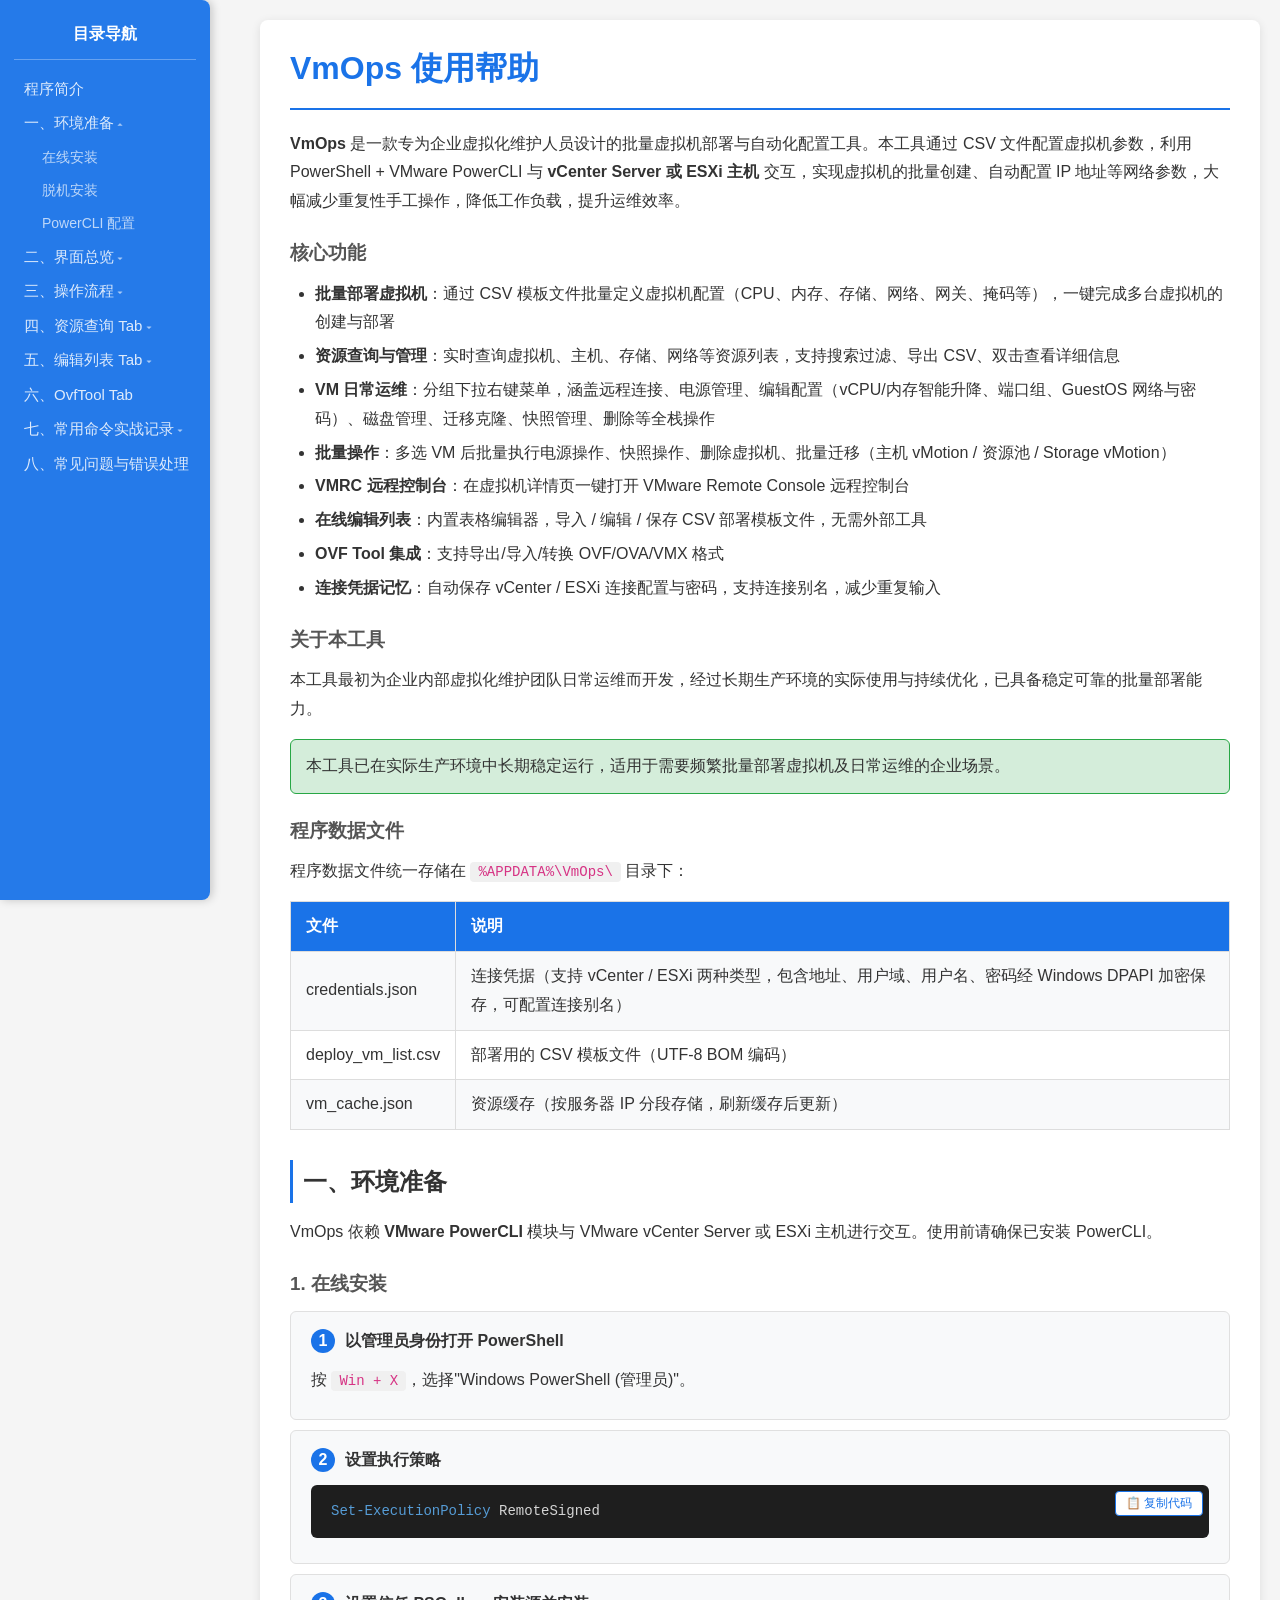
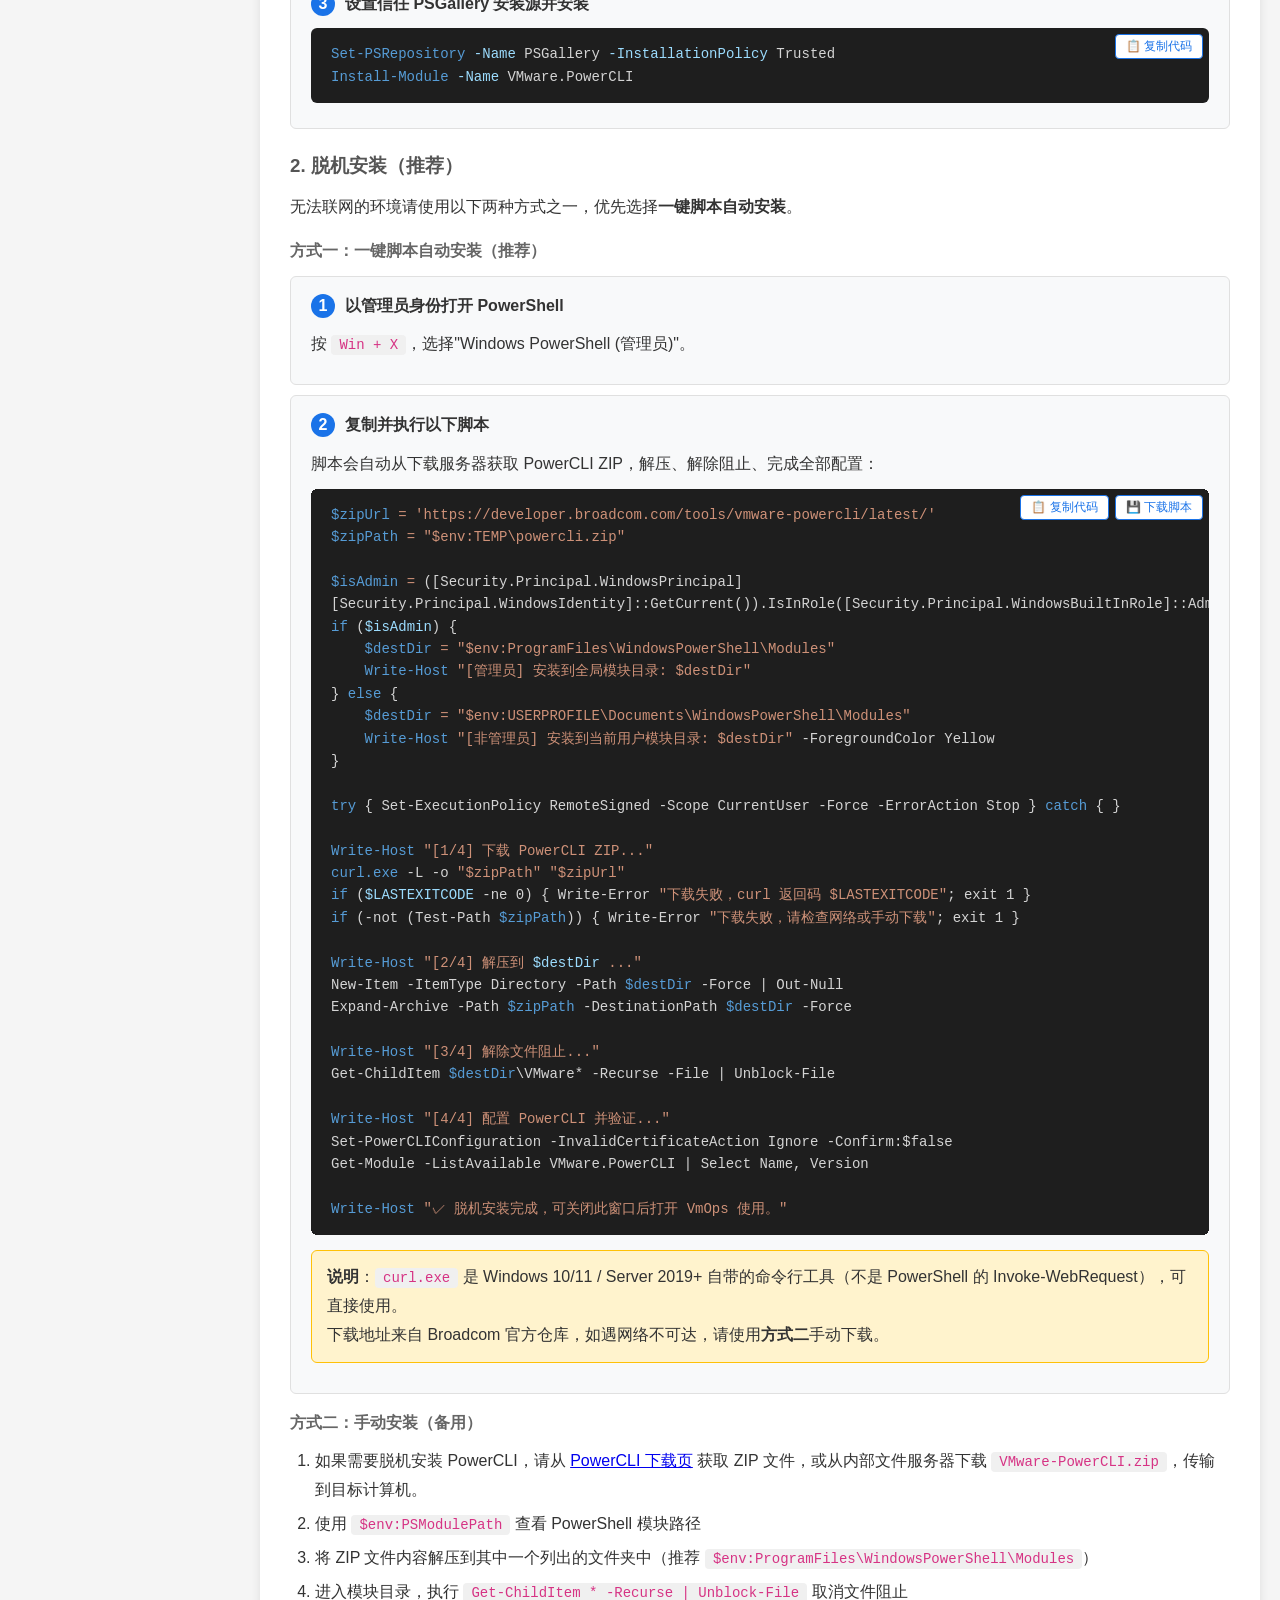
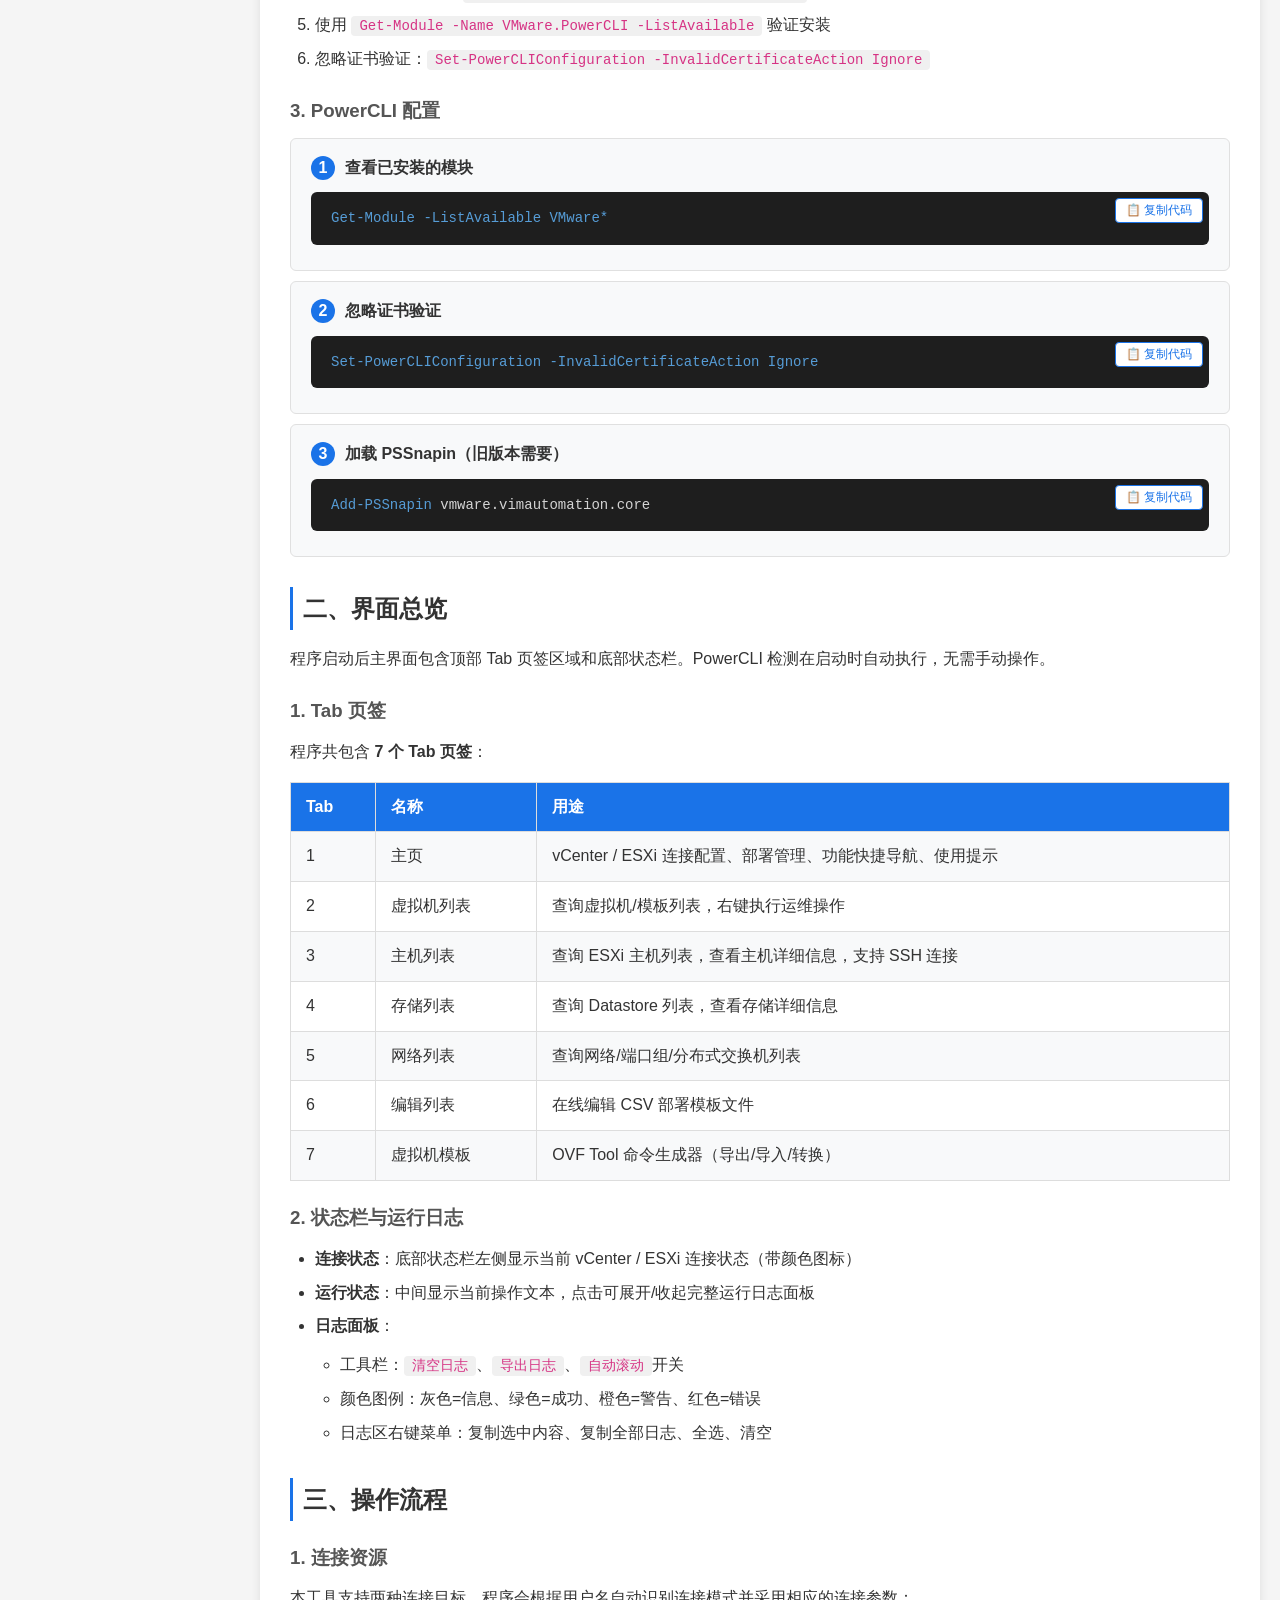
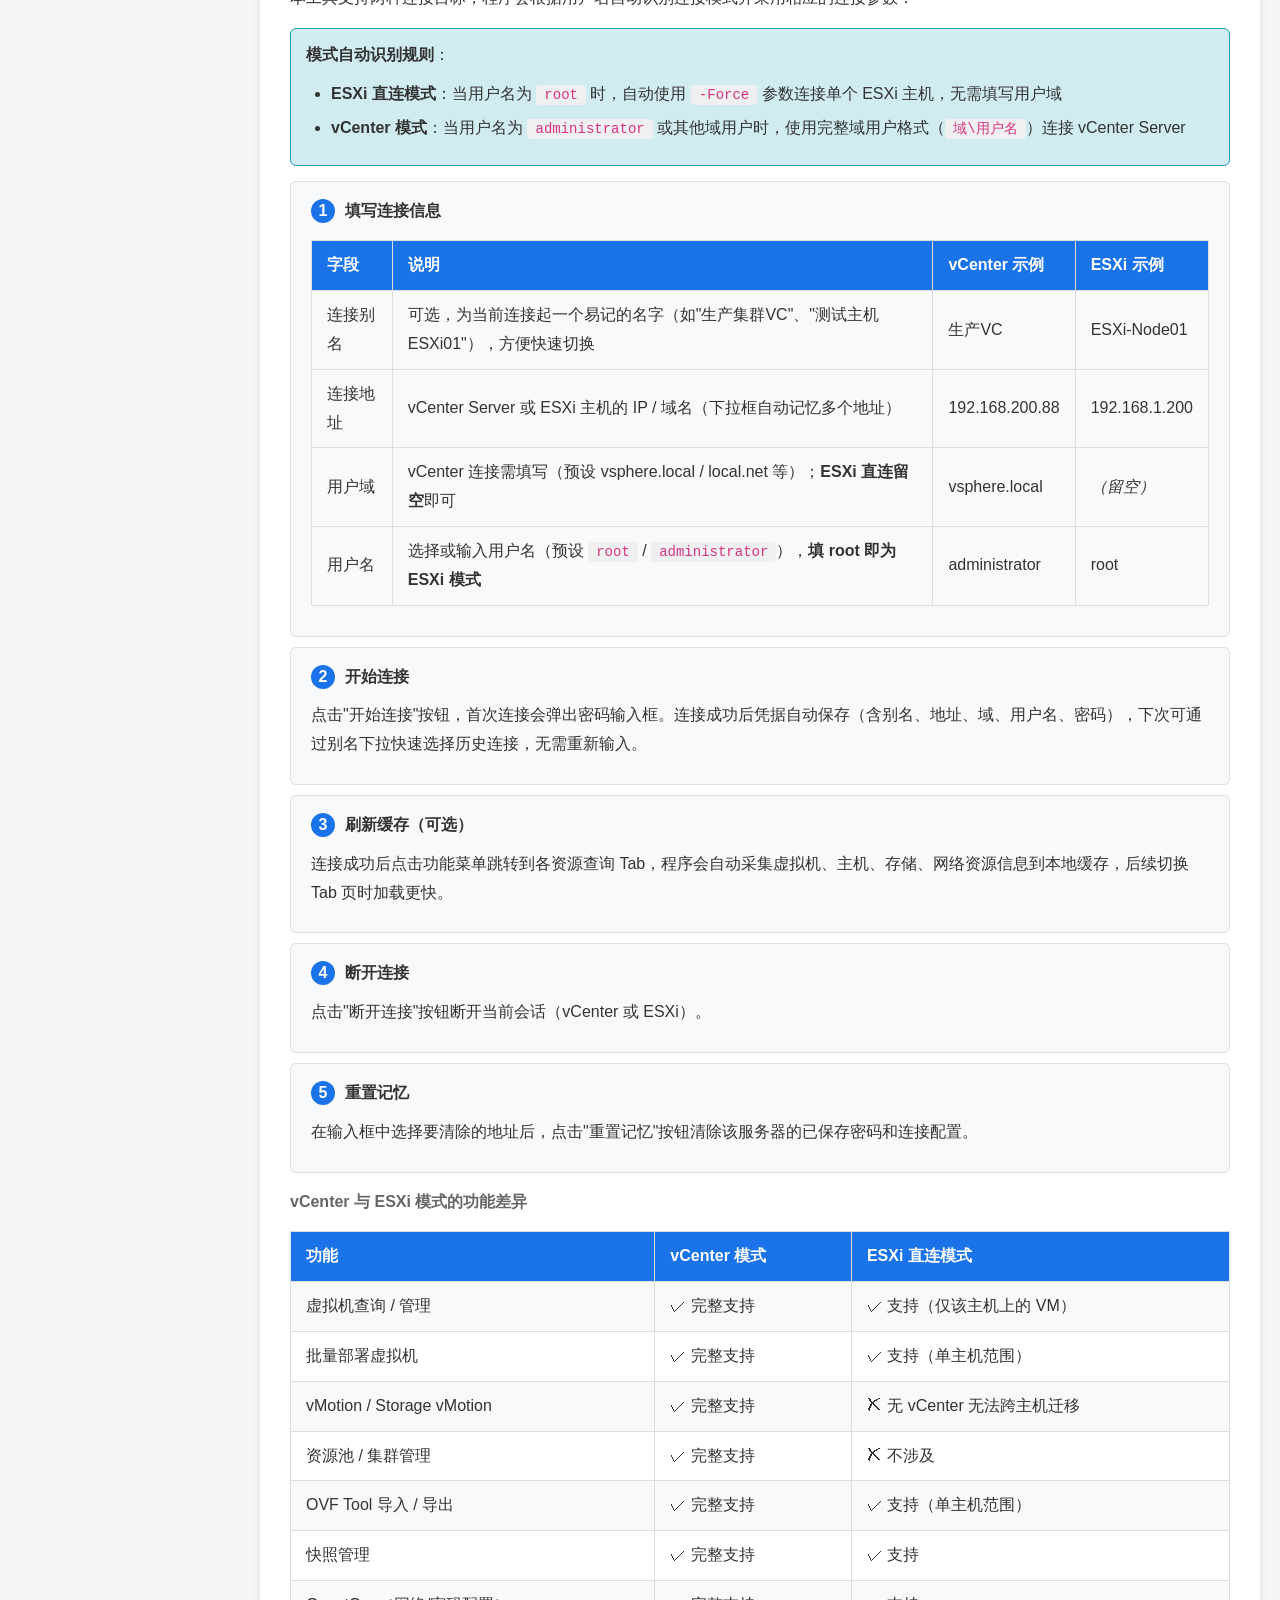
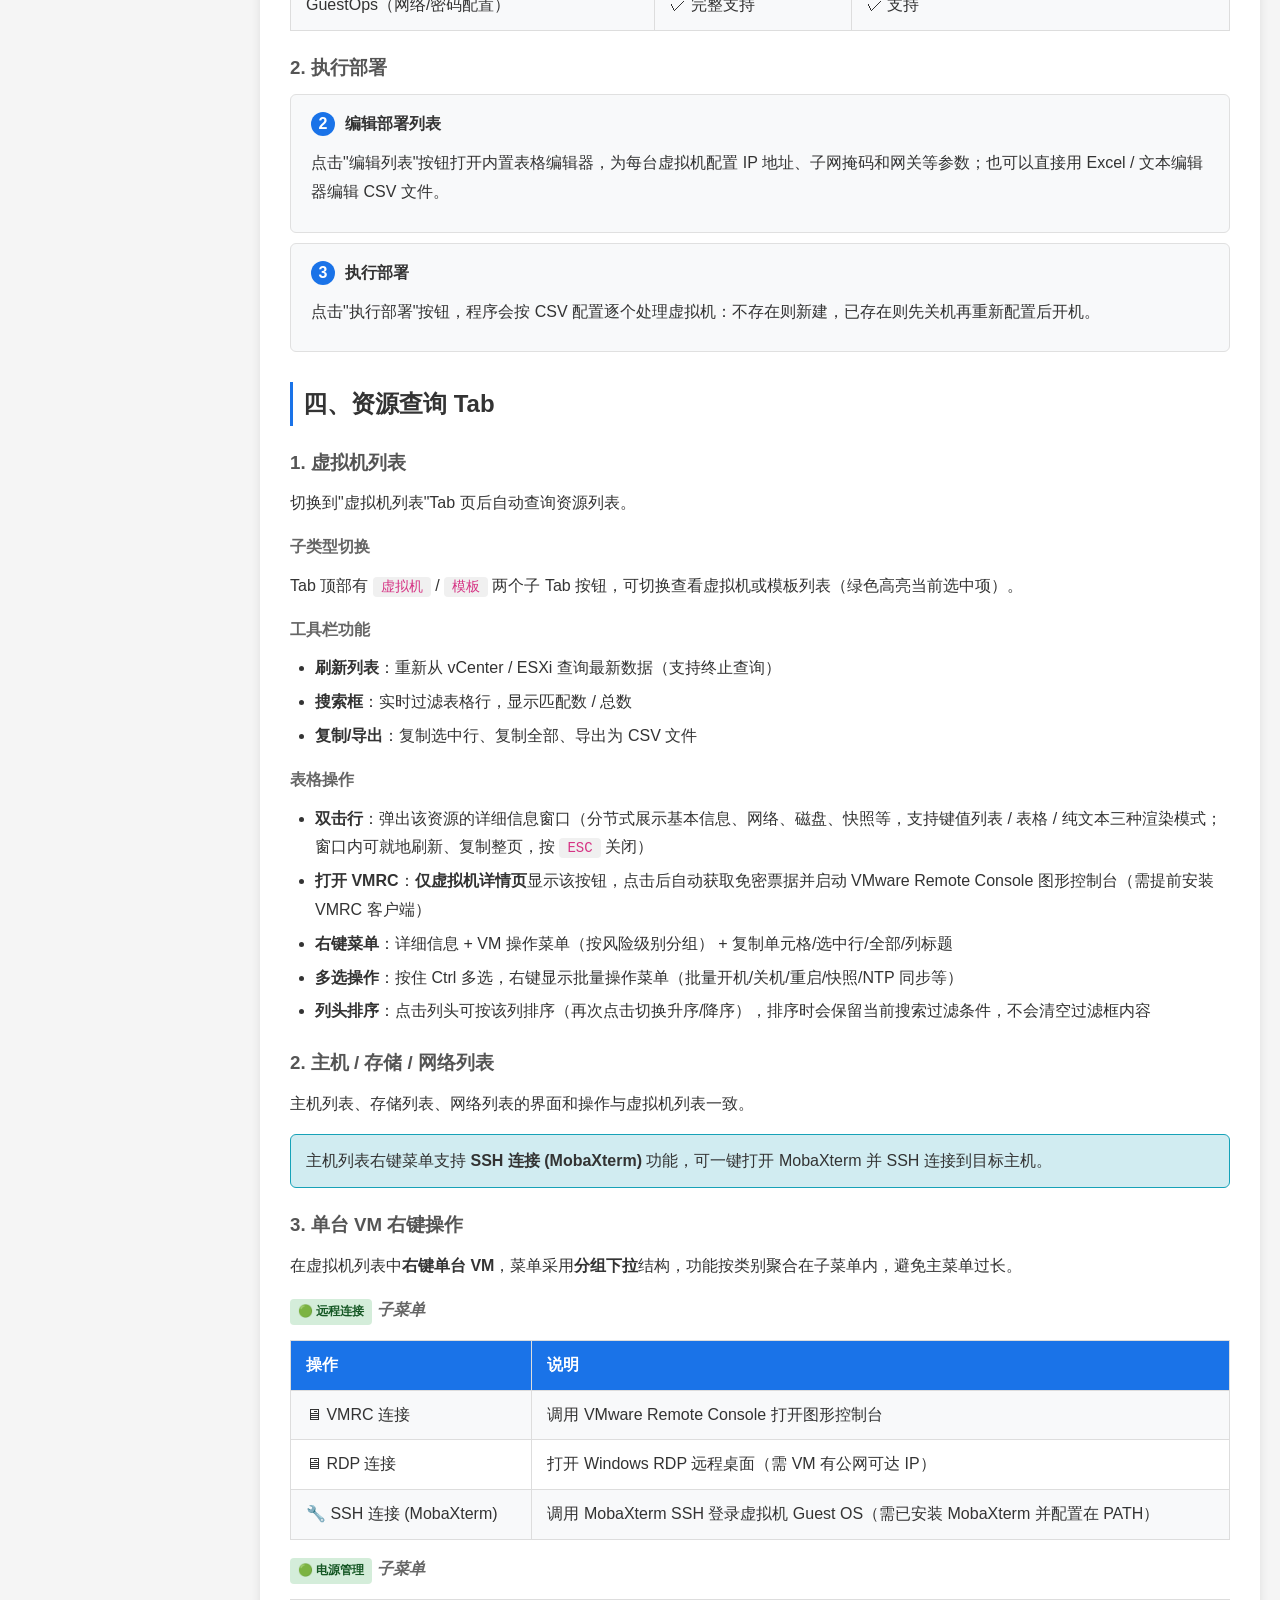
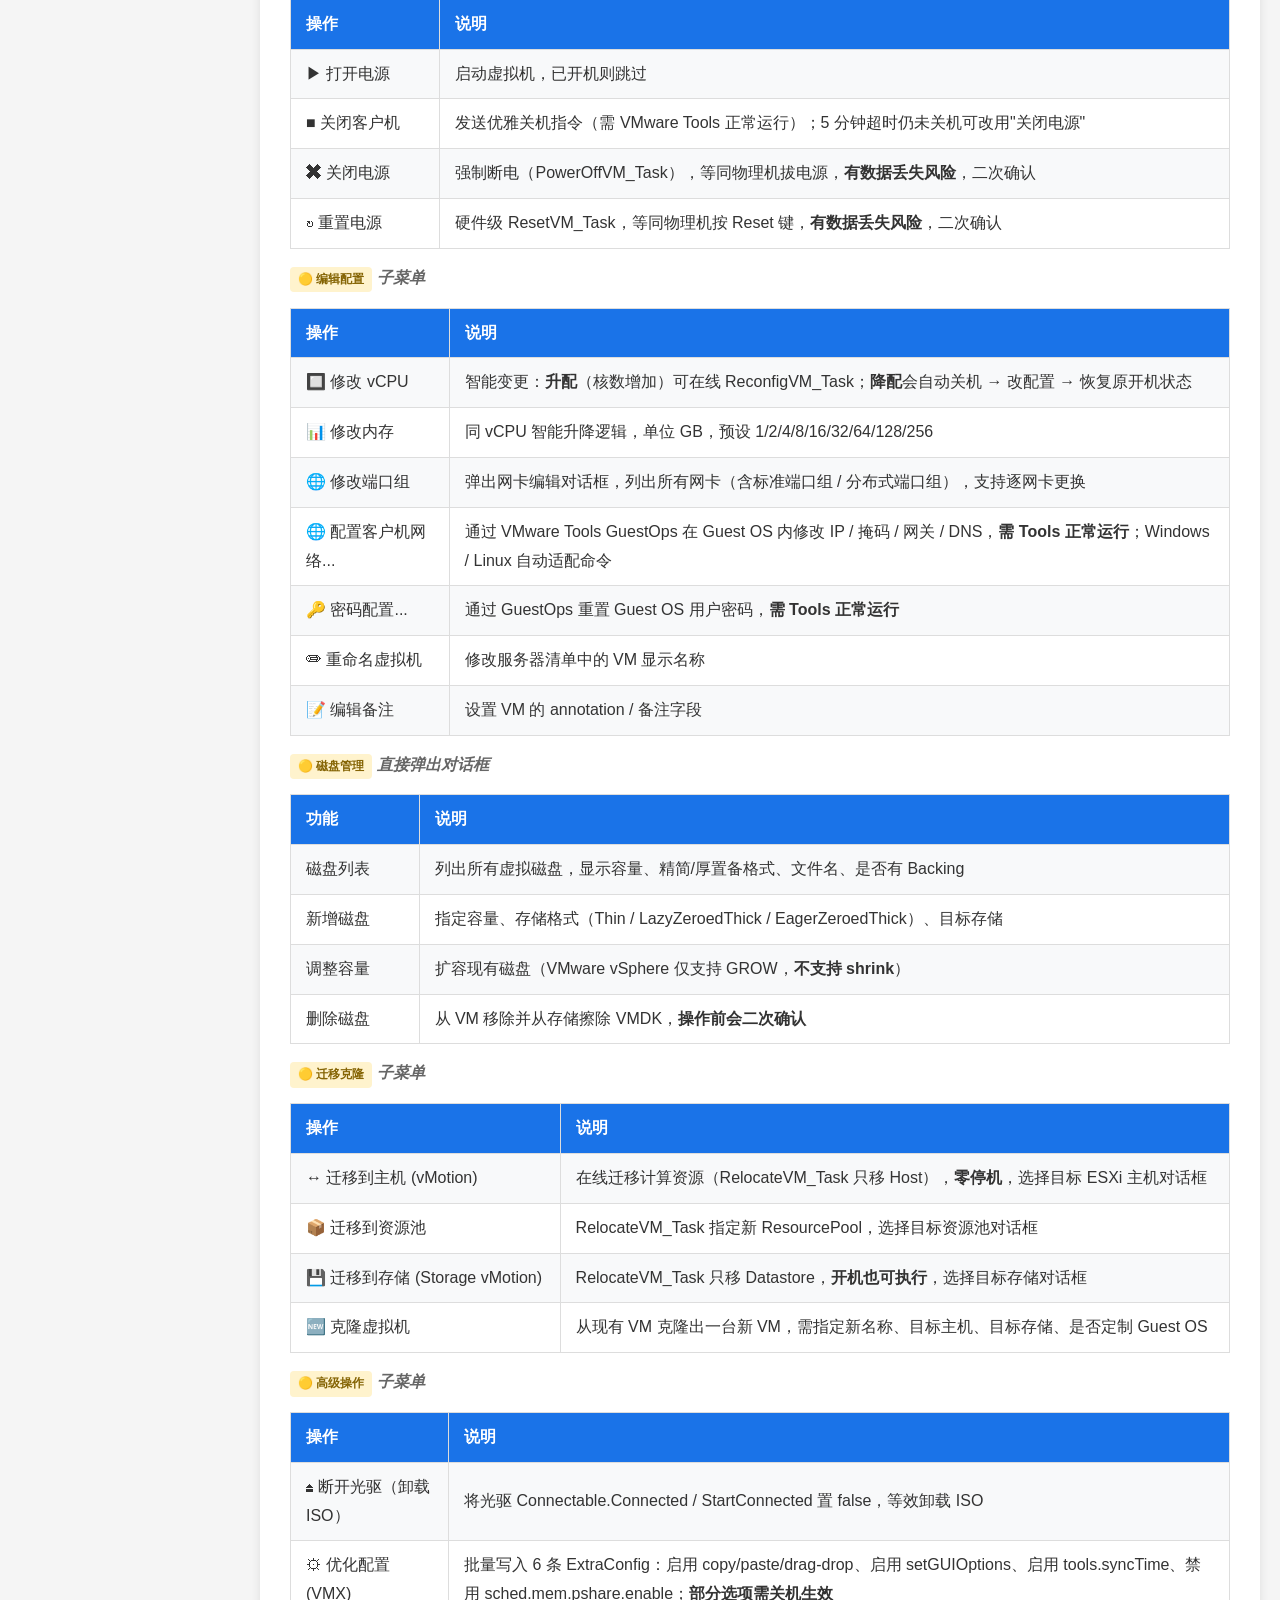
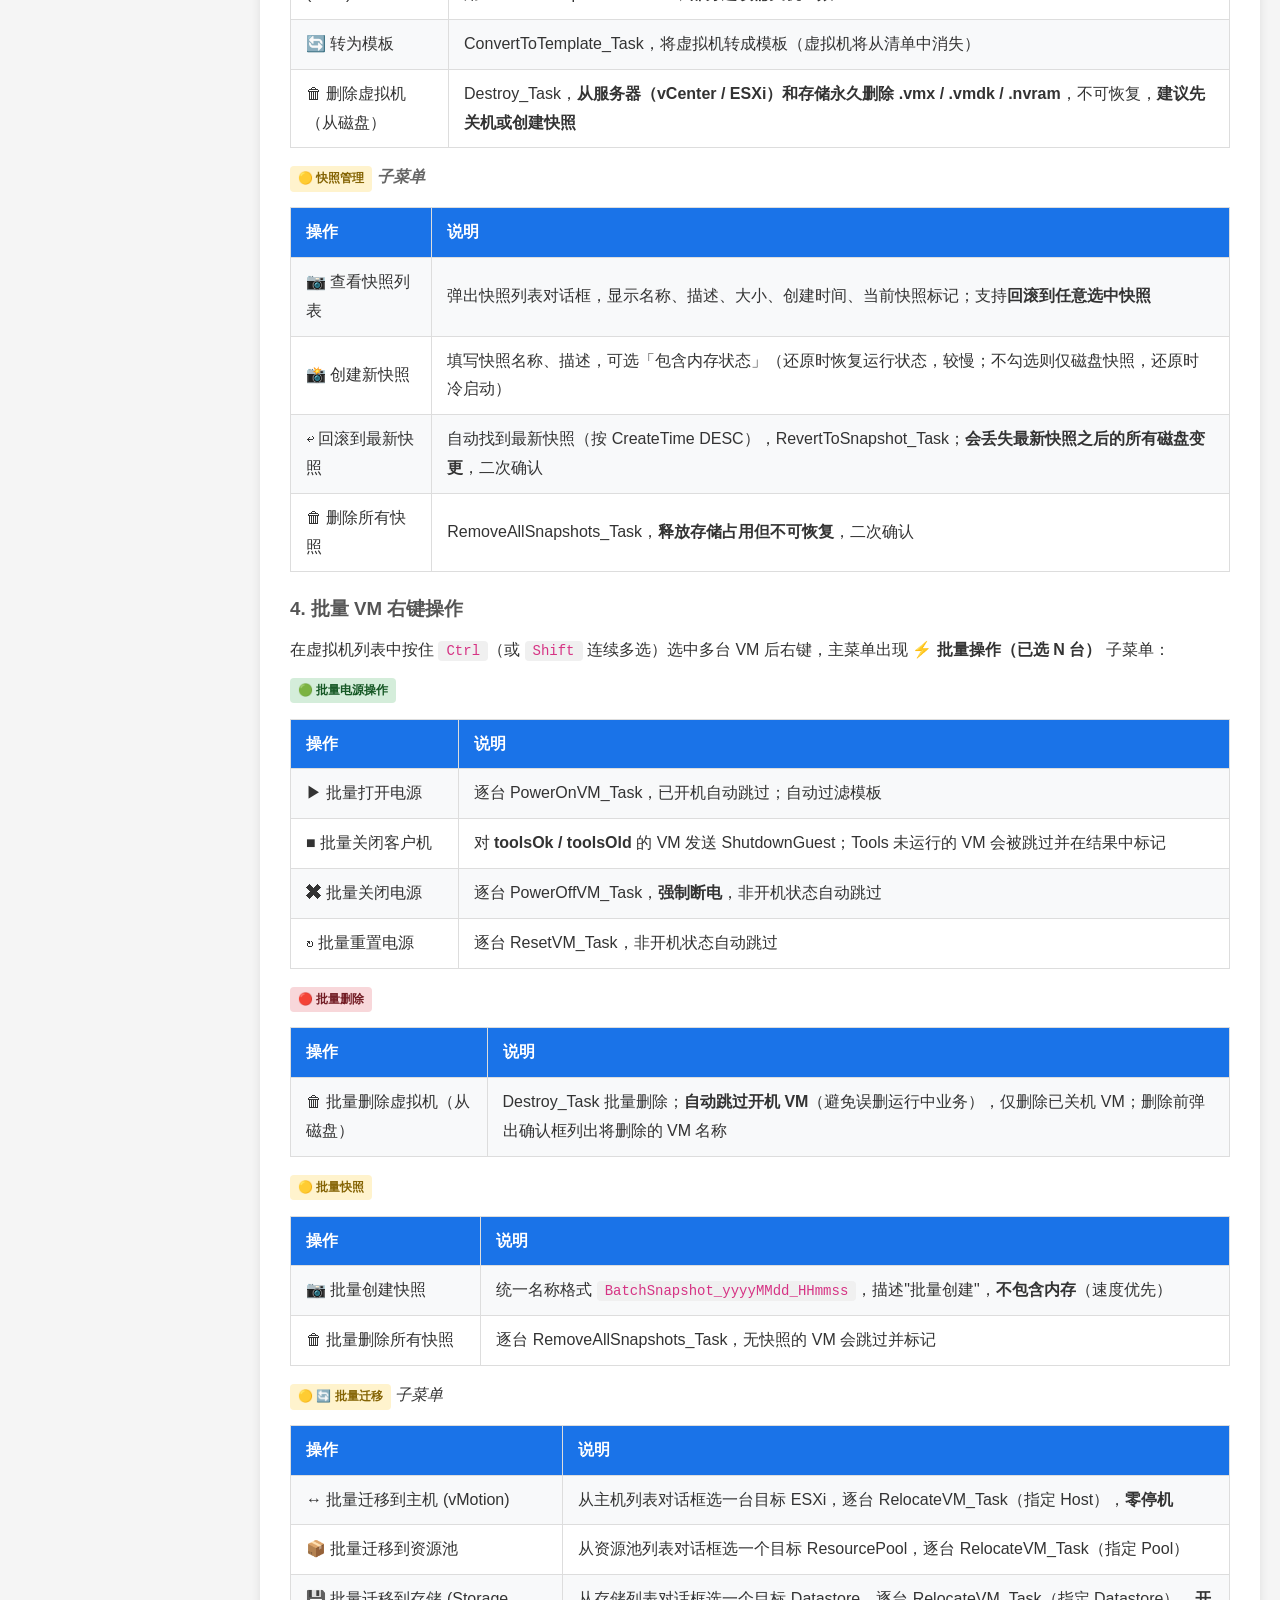
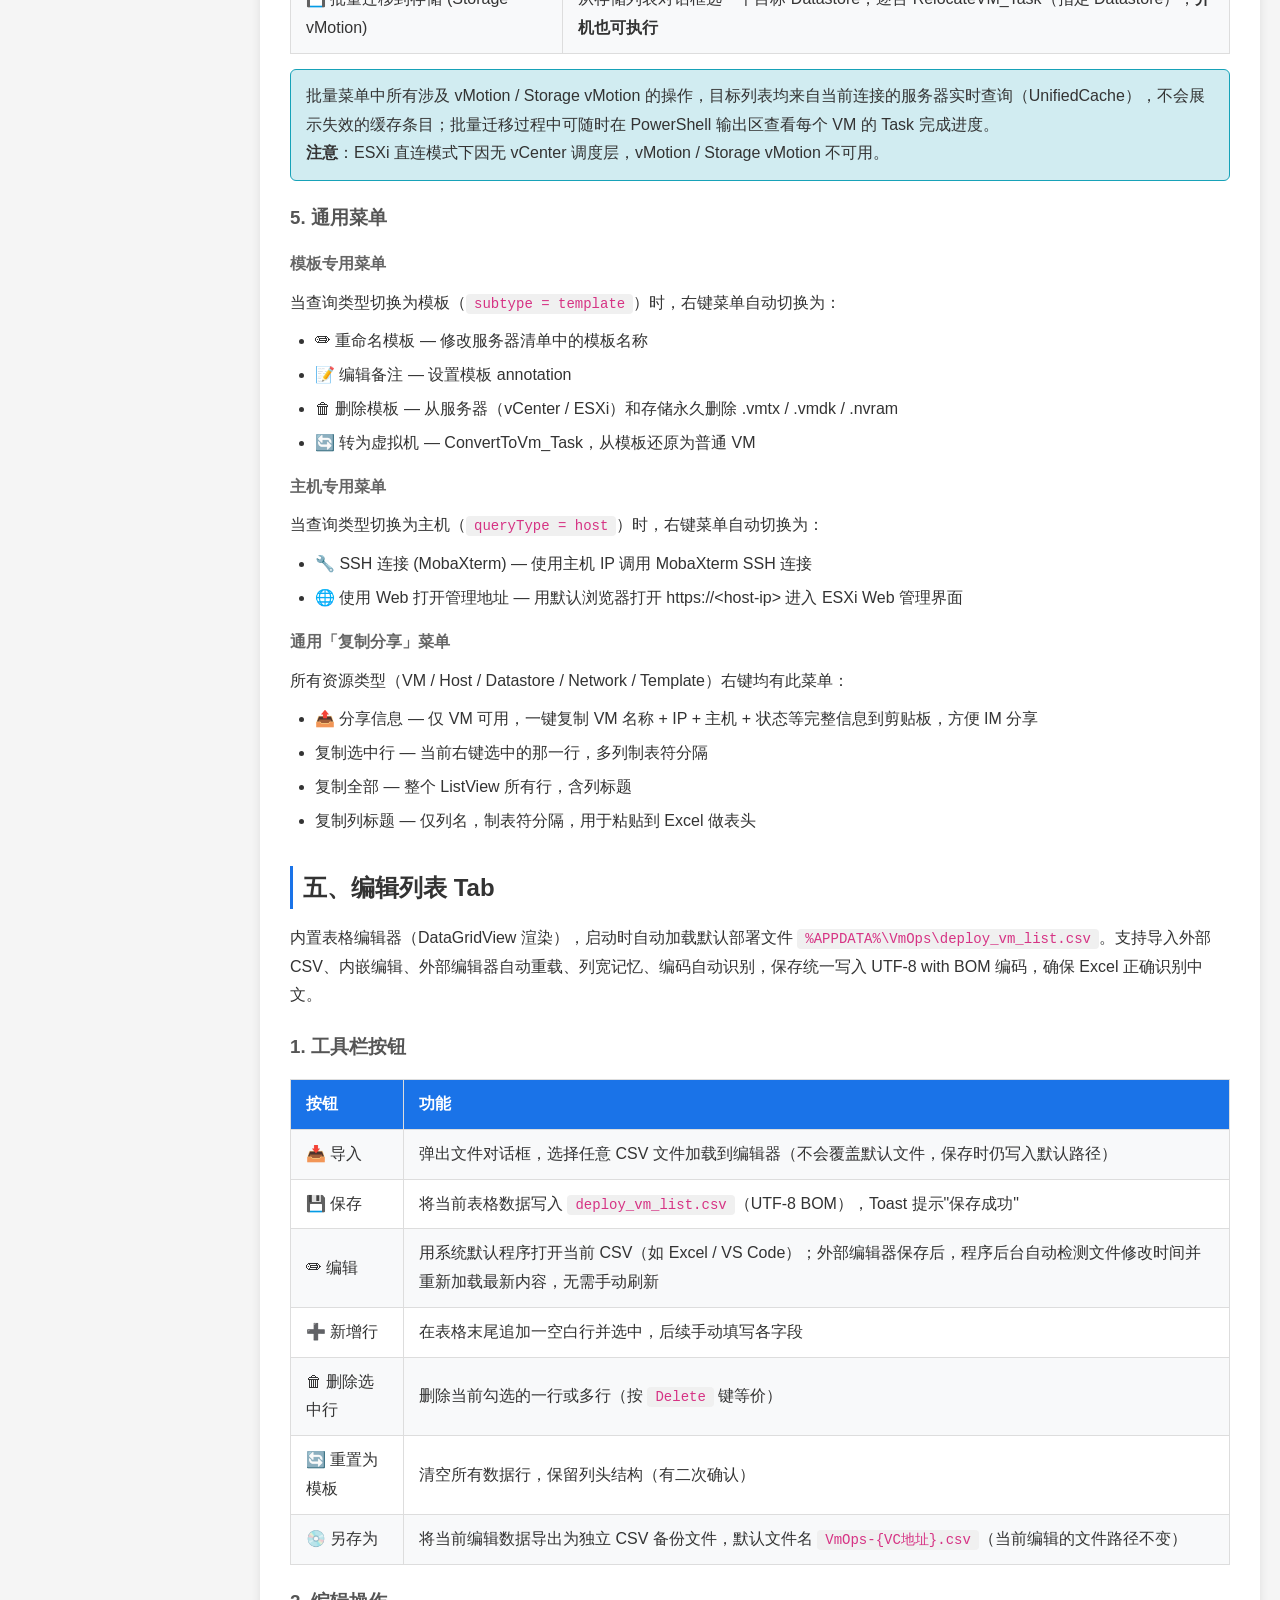
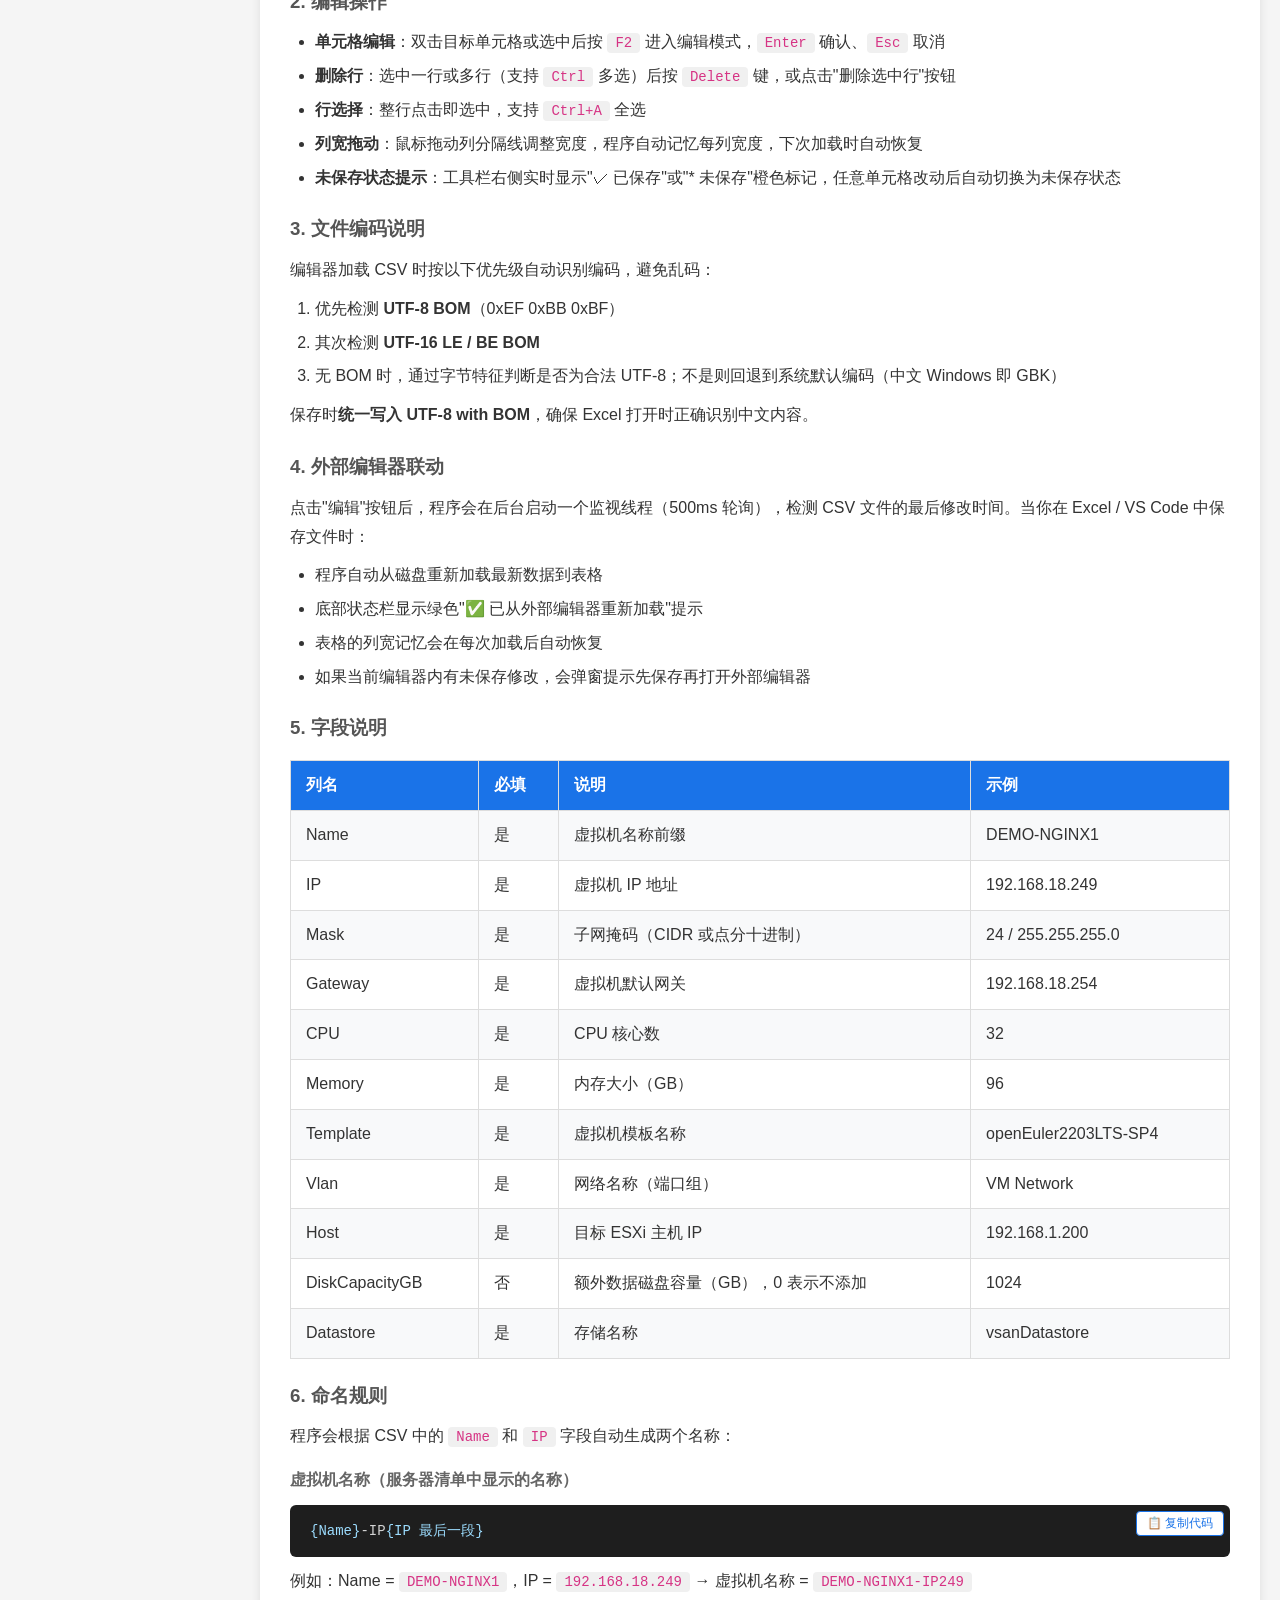
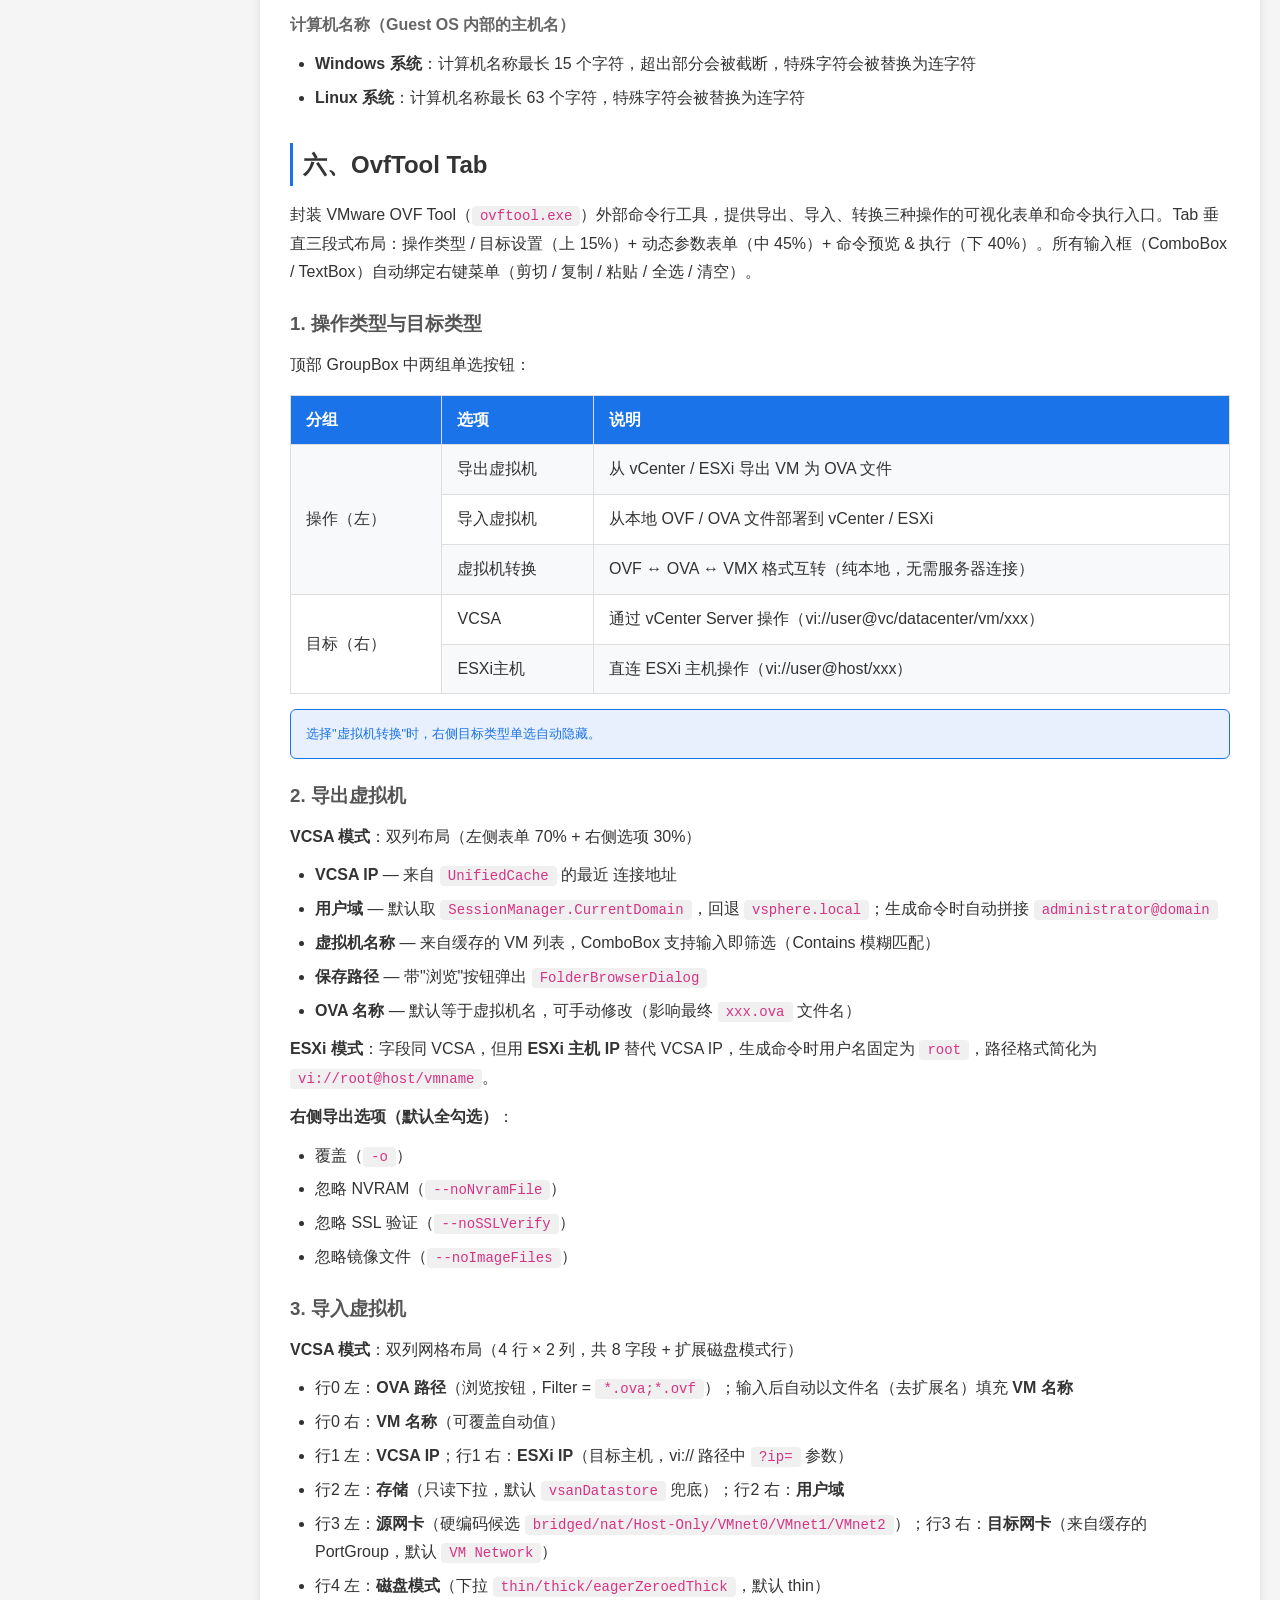
==== VmOps/Resources/help.html @ e2a2f8d4 "refactor: rename VMwareOps to VmOps dir, fix build script & UpdateHelper build step" ====
<!DOCTYPE html>
<html lang="zh-CN">
<head>
    <meta charset="UTF-8">
    <meta name="viewport" content="width=device-width, initial-scale=1.0">
    <title>VmOps 使用帮助</title>
    <link rel="icon" href="vmware.ico">
    <base target="_blank">
    <style>
        * { margin: 0; padding: 0; box-sizing: border-box; }
        body {
            font-family: "Microsoft YaHei", "Segoe UI", sans-serif;
            background: #f5f5f5;
            color: #333;
            line-height: 1.8;
            padding: 20px;
            overflow-x: hidden;
        }
        .container {
            max-width: 100%;
            width: auto;
            margin: 0 auto;
            background: #fff;
            border-radius: 8px;
            box-shadow: 0 2px 10px rgba(0,0,0,0.1);
            padding: 20px 30px;
        }
        h1 {
            color: #1a73e8;
            border-bottom: 2px solid #1a73e8;
            padding-bottom: 10px;
            margin-bottom: 20px;
        }
        h2 {
            color: #333;
            margin: 30px 0 15px;
            padding-left: 10px;
            border-left: 3px solid #1a73e8;
        }
        h3 { color: #555; margin: 20px 0 10px; }
        h4 { color: #666; margin: 15px 0 8px; }
        p { margin: 10px 0; }
        .step {
            background: #f8f9fa;
            border: 1px solid #e0e0e0;
            border-radius: 6px;
            padding: 15px 20px;
            margin: 10px 0;
        }
        .step-number {
            display: inline-block;
            background: #1a73e8;
            color: #fff;
            width: 24px; height: 24px;
            line-height: 24px; text-align: center;
            border-radius: 50%;
            margin-right: 10px;
            font-weight: bold;
        }
        code {
            background: #f0f0f0;
            padding: 2px 8px;
            border-radius: 4px;
            font-family: "Consolas", "Courier New", monospace;
            color: #d63384;
            font-size: 14px;
        }
        .code-block {
            background: #1e1e1e;
            color: #d4d4d4;
            padding: 15px 20px;
            border-radius: 6px;
            margin: 10px 0;
            overflow-x: auto;
            font-family: "Consolas", "Courier New", monospace;
            font-size: 14px;
            line-height: 1.6;
        }
        .code-block .comment { color: #6a9955; }
        .code-block .cmd { color: #569cd6; }
        .code-block .str { color: #ce9178; }
        .code-block .var { color: #9cdcfe; }
        .note {
            background: #fff3cd;
            border: 1px solid #ffc107;
            border-radius: 6px;
            padding: 12px 15px;
            margin: 15px 0;
        }
        .success {
            background: #d4edda;
            border: 1px solid #28a745;
            border-radius: 6px;
            padding: 12px 15px;
            margin: 15px 0;
        }
        .error-box {
            background: #f8d7da;
            border: 1px solid #dc3545;
            border-radius: 6px;
            padding: 12px 15px;
            margin: 15px 0;
        }
        .info-box {
            background: #d1ecf1;
            border: 1px solid #17a2b8;
            border-radius: 6px;
            padding: 12px 15px;
            margin: 15px 0;
        }
        table {
            width: 100%;
            border-collapse: collapse;
            margin: 15px 0;
        }
        th, td {
            border: 1px solid #ddd;
            padding: 10px 15px;
            text-align: left;
        }
        th { background: #1a73e8; color: #fff; }
        tr:nth-child(even) { background: #f8f9fa; }
        ul, ol { padding-left: 25px; margin: 10px 0; }
        li { margin: 5px 0; }
        .footer {
            text-align: center;
            margin-top: 30px;
            padding-top: 20px;
            border-top: 1px solid #e0e0e0;
            color: #888;
            font-size: 14px;
        }
        .footer-contact {
            margin-top: 12px;
            font-size: 13px;
        }
        .footer-contact a {
            color: #1a73e8;
            text-decoration: none;
        }
        .footer-contact a:hover {
            text-decoration: underline;
        }
        .version-badge {
            display: inline-block;
            background: #1a73e8;
            color: #fff;
            font-size: 12px;
            padding: 2px 10px;
            border-radius: 10px;
            font-family: Consolas, 'Courier New', monospace;
            margin-left: 4px;
        }
        .toc-sidebar {
            position: fixed;
            left: 0; top: 0;
            width: 210px;
            height: 100vh;
            background: rgba(26, 115, 232, 0.95);
            border-radius: 0 8px 8px 0;
            padding: 20px 14px;
            z-index: 1000;
            overflow-y: auto;
            box-shadow: 2px 0 10px rgba(0,0,0,0.2);
            transition: transform 0.3s ease;
            display: flex;
            flex-direction: column;
        }
        .toc-sidebar h4 {
            color: #fff;
            font-size: 16px;
            margin: 0 0 12px 0;
            text-align: center;
            border-bottom: 1px solid rgba(255,255,255,0.3);
            padding-bottom: 10px;
            flex-shrink: 0;
        }
        .toc-sidebar ul { list-style: none; padding: 0; margin: 0; flex: 1; overflow-y: auto; }
        .toc-sidebar li { margin: 0; padding: 0; }
        .toc-sidebar a {
            display: block;
            color: rgba(255,255,255,0.85);
            text-decoration: none;
            font-size: 15px;
            padding: 6px 10px;
            border-radius: 4px;
            transition: all 0.2s;
            white-space: nowrap;
            line-height: 1.5;
        }
        .toc-sidebar a:hover { background: rgba(255,255,255,0.2); color: #fff; }
        .toc-sidebar .has-children > a::after {
            content: ' ▾';
            font-size: 12px;
            opacity: 0.7;
        }
        .toc-sidebar .has-children.open > a::after {
            content: ' ▴';
        }
        .toc-sidebar .children {
            list-style: none;
            padding: 0;
            margin: 0;
            max-height: 0;
            overflow: hidden;
            transition: max-height 0.25s ease;
        }
        .toc-sidebar .has-children.open > .children {
            max-height: 500px;
        }
        .toc-sidebar .children li.sub { padding-left: 18px; }
        .toc-sidebar .children li.sub a { font-size: 14px; color: rgba(255,255,255,0.7); }
        .toc-sidebar .children li.sub a:hover { color: #fff; }
        .toc-sidebar .children li.sub.active a { color: #fff; background: rgba(255,255,255,0.25); }
        .toc-sidebar .sub { padding-left: 0; }
        .container { margin-left: 240px; max-width: calc(100% - 240px); }
        @media (max-width: 900px) {
            .toc-sidebar { position: static; transform: none; border-radius: 8px; margin-bottom: 20px; max-height: none; }
            .container { margin-left: 0; max-width: 100%; }
        }
        hr { border: none; border-top: 2px solid #e0e0e0; margin: 25px 0; }
        .risk-low { color: #28a745; font-weight: bold; }
        .risk-mid { color: #fd7e14; font-weight: bold; }
        .risk-high { color: #dc3545; font-weight: bold; }
        .badge {
            display: inline-block;
            padding: 2px 8px;
            border-radius: 4px;
            font-size: 12px;
            font-weight: bold;
        }
        .badge-green { background: #d4edda; color: #155724; }
        .badge-orange { background: #fff3cd; color: #856404; }
        .badge-red { background: #f8d7da; color: #721c24; }
        .script-wrapper {
            position: relative;
            margin: 10px 0;
        }
        .code-block { position: relative; }
        .code-block .copy-btn {
            position: absolute;
            top: 6px;
            right: 6px;
            padding: 3px 10px;
            font-size: 12px;
            border: 1px solid #1a73e8;
            border-radius: 4px;
            background: #fff;
            color: #1a73e8;
            cursor: pointer;
            font-family: "Microsoft YaHei", "Segoe UI", sans-serif;
            transition: all 0.15s;
        }
        .code-block .copy-btn:hover {
            background: #1a73e8;
            color: #fff;
        }
        .code-block .copy-btn.copied {
            background: #28a745;
            border-color: #28a745;
            color: #fff;
        }
        .script-wrapper .code-block {
            margin-top: 0;
        }
        .script-actions {
            position: absolute;
            top: 6px;
            right: 6px;
            display: flex;
            gap: 6px;
            z-index: 5;
        }
        .script-actions button {
            padding: 3px 10px;
            font-size: 12px;
            border: 1px solid #1a73e8;
            border-radius: 4px;
            background: #fff;
            color: #1a73e8;
            cursor: pointer;
            font-family: "Microsoft YaHei", "Segoe UI", sans-serif;
            transition: all 0.15s;
        }
        .script-actions button:hover {
            background: #1a73e8;
            color: #fff;
        }
        .script-actions button.copied {
            background: #28a745;
            border-color: #28a745;
            color: #fff;
        }
    </style>
</head>
<body>
<nav class="toc-sidebar">
    <h4>目录导航</h4>
    <ul>
        <li><a data-href="#intro">程序简介</a></li>

        <li class="has-children open">
            <a data-href="#env">一、环境准备</a>
            <ul class="children">
                <li class="sub"><a data-href="#install-online">在线安装</a></li>
                <li class="sub"><a data-href="#install-offline">脱机安装</a></li>
                <li class="sub"><a data-href="#config">PowerCLI 配置</a></li>
            </ul>
        </li>

        <li class="has-children">
            <a data-href="#interface">二、界面总览</a>
            <ul class="children">
                <li class="sub"><a data-href="#tabs">Tab 页签</a></li>
                <li class="sub"><a data-href="#statusbar">状态栏与运行日志</a></li>
            </ul>
        </li>

        <li class="has-children">
            <a data-href="#flow">三、操作流程</a>
            <ul class="children">
                <li class="sub"><a data-href="#step-connect">连接资源</a></li>
                <li class="sub"><a data-href="#step-deploy">执行部署</a></li>
            </ul>
        </li>

        <li class="has-children">
            <a data-href="#resource-tabs">四、资源查询 Tab</a>
            <ul class="children">
                <li class="sub"><a data-href="#vm-list">虚拟机列表</a></li>
                <li class="sub"><a data-href="#host-list">主机/存储/网络列表</a></li>
                <li class="sub"><a data-href="#vm-right-click">单台 VM 右键操作</a></li>
                <li class="sub"><a data-href="#batch-ops">批量 VM 右键操作</a></li>
                <li class="sub"><a data-href="#other-menus">通用菜单</a></li>
            </ul>
        </li>

        <li class="has-children">
            <a data-href="#csv-editor">五、编辑列表 Tab</a>
            <ul class="children">
                <li class="sub"><a data-href="#csv-fields">字段说明</a></li>
                <li class="sub"><a data-href="#csv-naming">命名规则</a></li>
            </ul>
        </li>

        <li><a data-href="#ovftool">六、OvfTool Tab</a></li>

        <li class="has-children">
            <a data-href="#practical-cmds">七、常用命令实战记录</a>
            <ul class="children">
                <li class="sub"><a data-href="#practical-vmware-unlun">VMware 卸载 LUN</a></li>
                <li class="sub"><a data-href="#practical-nfs41">NFS访问故障处理</a></li>
                <li class="sub"><a data-href="#practical-vmware-cmds">VMware 常用命令</a></li>
                <li class="sub"><a data-href="#practical-vmfs-expand">扩展 VMFS 数据存储</a></li>
                <li class="sub"><a data-href="#practical-vmware-cert">VMware 证书问题</a></li>
                <li class="sub"><a data-href="#practical-vmware-snapshot">VMware 快照管理</a></li>
                <li class="sub"><a data-href="#practical-vmware-password">VMware 密码问题处理</a></li>
                <li class="sub"><a data-href="#practical-vmware-upgrade">VMware 版本升级</a></li>
            </ul>
        </li>

        <li><a data-href="#faq">八、常见问题与错误处理</a></li>
    </ul>
</nav>

<div class="container">
    <h1 id="intro">VmOps 使用帮助</h1>
    <p><strong>VmOps</strong> 是一款专为企业虚拟化维护人员设计的批量虚拟机部署与自动化配置工具。本工具通过 CSV 文件配置虚拟机参数，利用 PowerShell + VMware PowerCLI 与 <strong>vCenter Server 或 ESXi 主机</strong> 交互，实现虚拟机的批量创建、自动配置 IP 地址等网络参数，大幅减少重复性手工操作，降低工作负载，提升运维效率。</p>

    <h3>核心功能</h3>
    <ul>
        <li><strong>批量部署虚拟机</strong>：通过 CSV 模板文件批量定义虚拟机配置（CPU、内存、存储、网络、网关、掩码等），一键完成多台虚拟机的创建与部署</li>
        <li><strong>资源查询与管理</strong>：实时查询虚拟机、主机、存储、网络等资源列表，支持搜索过滤、导出 CSV、双击查看详细信息</li>
        <li><strong>VM 日常运维</strong>：分组下拉右键菜单，涵盖远程连接、电源管理、编辑配置（vCPU/内存智能升降、端口组、GuestOS 网络与密码）、磁盘管理、迁移克隆、快照管理、删除等全栈操作</li>
        <li><strong>批量操作</strong>：多选 VM 后批量执行电源操作、快照操作、删除虚拟机、批量迁移（主机 vMotion / 资源池 / Storage vMotion）</li>
        <li><strong>VMRC 远程控制台</strong>：在虚拟机详情页一键打开 VMware Remote Console 远程控制台</li>
        <li><strong>在线编辑列表</strong>：内置表格编辑器，导入 / 编辑 / 保存 CSV 部署模板文件，无需外部工具</li>
        <li><strong>OVF Tool 集成</strong>：支持导出/导入/转换 OVF/OVA/VMX 格式</li>
        <li><strong>连接凭据记忆</strong>：自动保存 vCenter / ESXi 连接配置与密码，支持连接别名，减少重复输入</li>
    </ul>

    <h3>关于本工具</h3>
    <p>本工具最初为企业内部虚拟化维护团队日常运维而开发，经过长期生产环境的实际使用与持续优化，已具备稳定可靠的批量部署能力。</p>
    <div class="success">本工具已在实际生产环境中长期稳定运行，适用于需要频繁批量部署虚拟机及日常运维的企业场景。</div>

    <h3>程序数据文件</h3>
    <p>程序数据文件统一存储在 <code>%APPDATA%\VmOps\</code> 目录下：</p>
    <table>
        <tr><th>文件</th><th>说明</th></tr>
        <tr><td>credentials.json</td><td>连接凭据（支持 vCenter / ESXi 两种类型，包含地址、用户域、用户名、密码经 Windows DPAPI 加密保存，可配置连接别名）</td></tr>
        <tr><td>deploy_vm_list.csv</td><td>部署用的 CSV 模板文件（UTF-8 BOM 编码）</td></tr>
        <tr><td>vm_cache.json</td><td>资源缓存（按服务器 IP 分段存储，刷新缓存后更新）</td></tr>
    </table>

    <h2 id="env">一、环境准备</h2>
    <p>VmOps 依赖 <strong>VMware PowerCLI</strong> 模块与 VMware vCenter Server 或 ESXi 主机进行交互。使用前请确保已安装 PowerCLI。</p>

    <h3 id="install-online">1. 在线安装</h3>
    <div class="step"><span class="step-number">1</span><strong>以管理员身份打开 PowerShell</strong><p>按 <code>Win + X</code>，选择"Windows PowerShell (管理员)"。</p></div>
    <div class="step"><span class="step-number">2</span><strong>设置执行策略</strong><div class="code-block"><span class="cmd">Set-ExecutionPolicy</span> RemoteSigned</div></div>
    <div class="step"><span class="step-number">3</span><strong>设置信任 PSGallery 安装源并安装</strong>
        <div class="code-block">
            <span class="cmd">Set-PSRepository</span> <span class="var">-Name</span> PSGallery <span class="var">-InstallationPolicy</span> Trusted<br>
            <span class="cmd">Install-Module</span> <span class="var">-Name</span> VMware.PowerCLI
        </div>
    </div>

    <h3 id="install-offline">2. 脱机安装（推荐）</h3>
    <p>无法联网的环境请使用以下两种方式之一，优先选择<strong>一键脚本自动安装</strong>。</p>

    <h4>方式一：一键脚本自动安装（推荐）</h4>
    <div class="step"><span class="step-number">1</span><strong>以管理员身份打开 PowerShell</strong><p>按 <code>Win + X</code>，选择"Windows PowerShell (管理员)"。</p></div>
    <div class="step"><span class="step-number">2</span><strong>复制并执行以下脚本</strong>
        <p>脚本会自动从下载服务器获取 PowerCLI ZIP，解压、解除阻止、完成全部配置：</p>
        <div class="script-wrapper">
            <div class="script-actions">
                <button onclick="copyScript(this)">📋 复制代码</button>
                <button onclick="saveScript(this, 'PowerCLI_Offline_Install.ps1')">💾 下载脚本</button>
            </div>
            <script type="text/plain" id="ps1-install-script">$zipUrl = 'http://file.trasen.cn/?download&weblink=e1b38afda665dad9272af8dfe67183fa&realfilename=VMware-PowerCLI-13.2.1-22851661.zip'
$zipPath = "$env:TEMP\powercli.zip"

$isAdmin = ([Security.Principal.WindowsPrincipal] [Security.Principal.WindowsIdentity]::GetCurrent()).IsInRole([Security.Principal.WindowsBuiltInRole]::Administrator)
if ($isAdmin) {
    $destDir = "$env:ProgramFiles\WindowsPowerShell\Modules"
    Write-Host "[管理员] 安装到全局模块目录: $destDir"
} else {
    $destDir = "$env:USERPROFILE\Documents\WindowsPowerShell\Modules"
    Write-Host "[非管理员] 安装到当前用户模块目录: $destDir" -ForegroundColor Yellow
}

try { Set-ExecutionPolicy RemoteSigned -Scope CurrentUser -Force -ErrorAction Stop } catch { }

Write-Host "[1/4] 下载 PowerCLI ZIP..."
curl.exe -L -o "$zipPath" "$zipUrl"
if ($LASTEXITCODE -ne 0) { Write-Error "下载失败，curl 返回码 $LASTEXITCODE"; exit 1 }
if (-not (Test-Path $zipPath)) { Write-Error "下载失败，请检查网络或手动下载"; exit 1 }

Write-Host "[2/4] 解压到 $destDir ..."
New-Item -ItemType Directory -Path $destDir -Force | Out-Null
Expand-Archive -Path $zipPath -DestinationPath $destDir -Force

Write-Host "[3/4] 解除文件阻止..."
Get-ChildItem $destDir\VMware* -Recurse -File | Unblock-File

Write-Host "[4/4] 配置 PowerCLI 并验证..."
Set-PowerCLIConfiguration -InvalidCertificateAction Ignore -Confirm:$false -Force -ErrorAction SilentlyContinue | Out-Null
Get-Module -ListAvailable VMware.PowerCLI | Select Name, Version

Write-Host "✓ 脱机安装完成，可关闭此窗口后打开 VmOps 使用。"
</script>
            <div class="code-block"><span class="cmd">$zipUrl</span> <span class="str">=</span> <span class="str">'https://developer.broadcom.com/tools/vmware-powercli/latest/'</span><br>
<span class="cmd">$zipPath</span> <span class="str">=</span> <span class="str">"$env:TEMP\powercli.zip"</span><br><br>
<span class="cmd">$isAdmin</span> <span class="str">=</span> ([Security.Principal.WindowsPrincipal] [Security.Principal.WindowsIdentity]::GetCurrent()).IsInRole([Security.Principal.WindowsBuiltInRole]::Administrator)<br>
<span class="cmd">if</span> (<span class="var">$isAdmin</span>) {<br>
&nbsp;&nbsp;&nbsp;&nbsp;<span class="cmd">$destDir</span> <span class="str">=</span> <span class="str">"$env:ProgramFiles\WindowsPowerShell\Modules"</span><br>
&nbsp;&nbsp;&nbsp;&nbsp;<span class="cmd">Write-Host</span> <span class="str">"[管理员] 安装到全局模块目录: $destDir"</span><br>
} <span class="cmd">else</span> {<br>
&nbsp;&nbsp;&nbsp;&nbsp;<span class="cmd">$destDir</span> <span class="str">=</span> <span class="str">"$env:USERPROFILE\Documents\WindowsPowerShell\Modules"</span><br>
&nbsp;&nbsp;&nbsp;&nbsp;<span class="cmd">Write-Host</span> <span class="str">"[非管理员] 安装到当前用户模块目录: $destDir"</span> -ForegroundColor Yellow<br>
}<br><br>
<span class="cmd">try</span> { Set-ExecutionPolicy RemoteSigned -Scope CurrentUser -Force -ErrorAction Stop } <span class="cmd">catch</span> { }<br><br>
<span class="cmd">Write-Host</span> <span class="str">"[1/4] 下载 PowerCLI ZIP..."</span><br>
<span class="cmd">curl.exe</span> -L -o <span class="str">"$zipPath"</span> <span class="str">"$zipUrl"</span><br>
<span class="cmd">if</span> (<span class="var">$LASTEXITCODE</span> -ne 0) { Write-Error <span class="str">"下载失败，curl 返回码 $LASTEXITCODE"</span>; exit 1 }<br>
<span class="cmd">if</span> (-not (Test-Path <span class="cmd">$zipPath</span>)) { Write-Error <span class="str">"下载失败，请检查网络或手动下载"</span>; exit 1 }<br><br>
<span class="cmd">Write-Host</span> <span class="str">"[2/4] 解压到 <span class="var">$destDir</span> ..."</span><br>
New-Item -ItemType Directory -Path <span class="cmd">$destDir</span> -Force | Out-Null<br>
Expand-Archive -Path <span class="cmd">$zipPath</span> -DestinationPath <span class="cmd">$destDir</span> -Force<br><br>
<span class="cmd">Write-Host</span> <span class="str">"[3/4] 解除文件阻止..."</span><br>
Get-ChildItem <span class="cmd">$destDir</span>\VMware* -Recurse -File | Unblock-File<br><br>
<span class="cmd">Write-Host</span> <span class="str">"[4/4] 配置 PowerCLI 并验证..."</span><br>
Set-PowerCLIConfiguration -InvalidCertificateAction Ignore -Confirm:$false<br>
Get-Module -ListAvailable VMware.PowerCLI | Select Name, Version<br><br>
<span class="cmd">Write-Host</span> <span class="str">"✓ 脱机安装完成，可关闭此窗口后打开 VmOps 使用。"</span></div>
        </div>
        <div class="note">
            <strong>说明</strong>：<code>curl.exe</code> 是 Windows 10/11 / Server 2019+ 自带的命令行工具（不是 PowerShell 的 Invoke-WebRequest），可直接使用。<br>
            下载地址来自 Broadcom 官方仓库，如遇网络不可达，请使用<strong>方式二</strong>手动下载。
        </div>
    </div>

    <h4>方式二：手动安装（备用）</h4>
    <ol>
        <li>如果需要脱机安装 PowerCLI，请从 <a target="_blank" href="https://developer.broadcom.com/tools/vmware-powercli/latest/" title="Broadcom 下载站">PowerCLI 下载页</a> 获取 ZIP 文件，或从内部文件服务器下载 <code>VMware-PowerCLI.zip</code>，传输到目标计算机。</li>
        <li>使用 <code>$env:PSModulePath</code> 查看 PowerShell 模块路径</li>
        <li>将 ZIP 文件内容解压到其中一个列出的文件夹中（推荐 <code>$env:ProgramFiles\WindowsPowerShell\Modules</code>）</li>
        <li>进入模块目录，执行 <code>Get-ChildItem * -Recurse | Unblock-File</code> 取消文件阻止</li>
        <li>使用 <code>Get-Module -Name VMware.PowerCLI -ListAvailable</code> 验证安装</li>
        <li>忽略证书验证：<code>Set-PowerCLIConfiguration -InvalidCertificateAction Ignore</code></li>
    </ol>


    <h3 id="config">3. PowerCLI 配置</h3>
    <div class="step"><span class="step-number">1</span><strong>查看已安装的模块</strong><div class="code-block"><span class="cmd">Get-Module -ListAvailable VMware*</span></div></div>
    <div class="step"><span class="step-number">2</span><strong>忽略证书验证</strong><div class="code-block"><span class="cmd">Set-PowerCLIConfiguration -InvalidCertificateAction Ignore</span></div></div>
    <div class="step"><span class="step-number">3</span><strong>加载 PSSnapin（旧版本需要）</strong><div class="code-block"><span class="cmd">Add-PSSnapin</span> vmware.vimautomation.core</div></div>

    <h2 id="interface">二、界面总览</h2>
    <p>程序启动后主界面包含顶部 Tab 页签区域和底部状态栏。PowerCLI 检测在启动时自动执行，无需手动操作。</p>

    <h3 id="tabs">1. Tab 页签</h3>
    <p>程序共包含 <strong>7 个 Tab 页签</strong>：</p>
    <table>
        <tr><th>Tab</th><th>名称</th><th>用途</th></tr>
        <tr><td>1</td><td>主页</td><td>vCenter / ESXi 连接配置、部署管理、功能快捷导航、使用提示</td></tr>
        <tr><td>2</td><td>虚拟机列表</td><td>查询虚拟机/模板列表，右键执行运维操作</td></tr>
        <tr><td>3</td><td>主机列表</td><td>查询 ESXi 主机列表，查看主机详细信息，支持 SSH 连接</td></tr>
        <tr><td>4</td><td>存储列表</td><td>查询 Datastore 列表，查看存储详细信息</td></tr>
        <tr><td>5</td><td>网络列表</td><td>查询网络/端口组/分布式交换机列表</td></tr>
        <tr><td>6</td><td>编辑列表</td><td>在线编辑 CSV 部署模板文件</td></tr>
        <tr><td>7</td><td>虚拟机模板</td><td>OVF Tool 命令生成器（导出/导入/转换）</td></tr>
    </table>

    <h3 id="statusbar">2. 状态栏与运行日志</h3>
    <ul>
        <li><strong>连接状态</strong>：底部状态栏左侧显示当前 vCenter / ESXi 连接状态（带颜色图标）</li>
        <li><strong>运行状态</strong>：中间显示当前操作文本，点击可展开/收起完整运行日志面板</li>
        <li><strong>日志面板</strong>：
            <ul>
                <li>工具栏：<code>清空日志</code>、<code>导出日志</code>、<code>自动滚动</code>开关</li>
                <li>颜色图例：灰色=信息、绿色=成功、橙色=警告、红色=错误</li>
                <li>日志区右键菜单：复制选中内容、复制全部日志、全选、清空</li>
            </ul>
        </li>
    </ul>

    <h2 id="flow">三、操作流程</h2>
    <h3 id="step-connect">1. 连接资源</h3>
    <p>本工具支持两种连接目标，程序会根据用户名自动识别连接模式并采用相应的连接参数：</p>
    <div class="info-box">
        <strong>模式自动识别规则</strong>：
        <ul>
            <li><strong>ESXi 直连模式</strong>：当用户名为 <code>root</code> 时，自动使用 <code>-Force</code> 参数连接单个 ESXi 主机，无需填写用户域</li>
            <li><strong>vCenter 模式</strong>：当用户名为 <code>administrator</code> 或其他域用户时，使用完整域用户格式（<code>域\用户名</code>）连接 vCenter Server</li>
        </ul>
    </div>
    <div class="step"><span class="step-number">1</span><strong>填写连接信息</strong>
        <table><tr><th>字段</th><th>说明</th><th>vCenter 示例</th><th>ESXi 示例</th></tr>
        <tr><td>连接别名</td><td>可选，为当前连接起一个易记的名字（如"生产集群VC"、"测试主机ESXi01"），方便快速切换</td><td>生产VC</td><td>ESXi-Node01</td></tr>
        <tr><td>连接地址</td><td>vCenter Server 或 ESXi 主机的 IP / 域名（下拉框自动记忆多个地址）</td><td>192.168.200.88</td><td>192.168.1.200</td></tr>
        <tr><td>用户域</td><td>vCenter 连接需填写（预设 vsphere.local / local.net 等）；<strong>ESXi 直连留空</strong>即可</td><td>vsphere.local</td><td><em>（留空）</em></td></tr>
        <tr><td>用户名</td><td>选择或输入用户名（预设 <code>root</code> / <code>administrator</code>），<strong>填 root 即为 ESXi 模式</strong></td><td>administrator</td><td>root</td></tr></table>
    </div>
    <div class="step"><span class="step-number">2</span><strong>开始连接</strong><p>点击"开始连接"按钮，首次连接会弹出密码输入框。连接成功后凭据自动保存（含别名、地址、域、用户名、密码），下次可通过别名下拉快速选择历史连接，无需重新输入。</p></div>
    <div class="step"><span class="step-number">3</span><strong>刷新缓存（可选）</strong><p>连接成功后点击功能菜单跳转到各资源查询 Tab，程序会自动采集虚拟机、主机、存储、网络资源信息到本地缓存，后续切换 Tab 页时加载更快。</p></div>
    <div class="step"><span class="step-number">4</span><strong>断开连接</strong><p>点击"断开连接"按钮断开当前会话（vCenter 或 ESXi）。</p></div>
    <div class="step"><span class="step-number">5</span><strong>重置记忆</strong><p>在输入框中选择要清除的地址后，点击"重置记忆"按钮清除该服务器的已保存密码和连接配置。</p></div>

    <h4>vCenter 与 ESXi 模式的功能差异</h4>
    <table>
        <tr><th>功能</th><th>vCenter 模式</th><th>ESXi 直连模式</th></tr>
        <tr><td>虚拟机查询 / 管理</td><td>✓ 完整支持</td><td>✓ 支持（仅该主机上的 VM）</td></tr>
        <tr><td>批量部署虚拟机</td><td>✓ 完整支持</td><td>✓ 支持（单主机范围）</td></tr>
        <tr><td>vMotion / Storage vMotion</td><td>✓ 完整支持</td><td>✗ 无 vCenter 无法跨主机迁移</td></tr>
        <tr><td>资源池 / 集群管理</td><td>✓ 完整支持</td><td>✗ 不涉及</td></tr>
        <tr><td>OVF Tool 导入 / 导出</td><td>✓ 完整支持</td><td>✓ 支持（单主机范围）</td></tr>
        <tr><td>快照管理</td><td>✓ 完整支持</td><td>✓ 支持</td></tr>
        <tr><td>GuestOps（网络/密码配置）</td><td>✓ 完整支持</td><td>✓ 支持</td></tr>
    </table>

    <h3 id="step-deploy">2. 执行部署</h3>
    <div class="step"><span class="step-number">2</span><strong>编辑部署列表</strong><p>点击"编辑列表"按钮打开内置表格编辑器，为每台虚拟机配置 IP 地址、子网掩码和网关等参数；也可以直接用 Excel / 文本编辑器编辑 CSV 文件。</p></div>
    <div class="step"><span class="step-number">3</span><strong>执行部署</strong><p>点击"执行部署"按钮，程序会按 CSV 配置逐个处理虚拟机：不存在则新建，已存在则先关机再重新配置后开机。</p></div>

    <h2 id="resource-tabs">四、资源查询 Tab</h2>
    <h3 id="vm-list">1. 虚拟机列表</h3>
    <p>切换到"虚拟机列表"Tab 页后自动查询资源列表。</p>
    <h4>子类型切换</h4>
    <p>Tab 顶部有 <code>虚拟机</code> / <code>模板</code> 两个子 Tab 按钮，可切换查看虚拟机或模板列表（绿色高亮当前选中项）。</p>
    <h4>工具栏功能</h4>
    <ul>
        <li><strong>刷新列表</strong>：重新从 vCenter / ESXi 查询最新数据（支持终止查询）</li>
        <li><strong>搜索框</strong>：实时过滤表格行，显示匹配数 / 总数</li>
        <li><strong>复制/导出</strong>：复制选中行、复制全部、导出为 CSV 文件</li>
    </ul>
    <h4>表格操作</h4>
    <ul>
        <li><strong>双击行</strong>：弹出该资源的详细信息窗口（分节式展示基本信息、网络、磁盘、快照等，支持键值列表 / 表格 / 纯文本三种渲染模式；窗口内可就地刷新、复制整页，按 <code>ESC</code> 关闭）</li>
        <li><strong>打开 VMRC</strong>：<strong>仅虚拟机详情页</strong>显示该按钮，点击后自动获取免密票据并启动 VMware Remote Console 图形控制台（需提前安装 VMRC 客户端）</li>
        <li><strong>右键菜单</strong>：详细信息 + VM 操作菜单（按风险级别分组） + 复制单元格/选中行/全部/列标题</li>
        <li><strong>多选操作</strong>：按住 Ctrl 多选，右键显示批量操作菜单（批量开机/关机/重启/快照/NTP 同步等）</li>
        <li><strong>列头排序</strong>：点击列头可按该列排序（再次点击切换升序/降序），排序时会保留当前搜索过滤条件，不会清空过滤框内容</li>
    </ul>

    <h3 id="host-list">2. 主机 / 存储 / 网络列表</h3>
    <p>主机列表、存储列表、网络列表的界面和操作与虚拟机列表一致。</p>
    <div class="info-box">主机列表右键菜单支持 <strong>SSH 连接 (MobaXterm)</strong> 功能，可一键打开 MobaXterm 并 SSH 连接到目标主机。</div>

    <h3 id="vm-right-click">3. 单台 VM 右键操作</h3>
    <p>在虚拟机列表中<strong>右键单台 VM</strong>，菜单采用<strong>分组下拉</strong>结构，功能按类别聚合在子菜单内，避免主菜单过长。</p>

    <h4><span class="badge badge-green">🟢 远程连接</span> <em>子菜单</em></h4>
    <table>
        <tr><th>操作</th><th>说明</th></tr>
        <tr><td>🖥 VMRC 连接</td><td>调用 VMware Remote Console 打开图形控制台</td></tr>
        <tr><td>🖥 RDP 连接</td><td>打开 Windows RDP 远程桌面（需 VM 有公网可达 IP）</td></tr>
        <tr><td>🔧 SSH 连接 (MobaXterm)</td><td>调用 MobaXterm SSH 登录虚拟机 Guest OS（需已安装 MobaXterm 并配置在 PATH）</td></tr>
    </table>

    <h4><span class="badge badge-green">🟢 电源管理</span> <em>子菜单</em></h4>
    <table>
        <tr><th>操作</th><th>说明</th></tr>
        <tr><td>▶ 打开电源</td><td>启动虚拟机，已开机则跳过</td></tr>
        <tr><td>■ 关闭客户机</td><td>发送优雅关机指令（需 VMware Tools 正常运行）；5 分钟超时仍未关机可改用"关闭电源"</td></tr>
        <tr><td>✖ 关闭电源</td><td>强制断电（PowerOffVM_Task），等同物理机拔电源，<strong>有数据丢失风险</strong>，二次确认</td></tr>
        <tr><td>↻ 重置电源</td><td>硬件级 ResetVM_Task，等同物理机按 Reset 键，<strong>有数据丢失风险</strong>，二次确认</td></tr>
    </table>

    <h4><span class="badge badge-orange">🟡 编辑配置</span> <em>子菜单</em></h4>
    <table>
        <tr><th>操作</th><th>说明</th></tr>
        <tr><td>🔲 修改 vCPU</td><td>智能变更：<strong>升配</strong>（核数增加）可在线 ReconfigVM_Task；<strong>降配</strong>会自动关机 → 改配置 → 恢复原开机状态</td></tr>
        <tr><td>📊 修改内存</td><td>同 vCPU 智能升降逻辑，单位 GB，预设 1/2/4/8/16/32/64/128/256</td></tr>
        <tr><td>🌐 修改端口组</td><td>弹出网卡编辑对话框，列出所有网卡（含标准端口组 / 分布式端口组），支持逐网卡更换</td></tr>
        <tr><td>🌐 配置客户机网络...</td><td>通过 VMware Tools GuestOps 在 Guest OS 内修改 IP / 掩码 / 网关 / DNS，<strong>需 Tools 正常运行</strong>；Windows / Linux 自动适配命令</td></tr>
        <tr><td>🔑 密码配置...</td><td>通过 GuestOps 重置 Guest OS 用户密码，<strong>需 Tools 正常运行</strong></td></tr>
        <tr><td>✏ 重命名虚拟机</td><td>修改服务器清单中的 VM 显示名称</td></tr>
        <tr><td>📝 编辑备注</td><td>设置 VM 的 annotation / 备注字段</td></tr>
    </table>

    <h4><span class="badge badge-orange">🟡 磁盘管理</span> <em>直接弹出对话框</em></h4>
    <table>
        <tr><th>功能</th><th>说明</th></tr>
        <tr><td>磁盘列表</td><td>列出所有虚拟磁盘，显示容量、精简/厚置备格式、文件名、是否有 Backing</td></tr>
        <tr><td>新增磁盘</td><td>指定容量、存储格式（Thin / LazyZeroedThick / EagerZeroedThick）、目标存储</td></tr>
        <tr><td>调整容量</td><td>扩容现有磁盘（VMware vSphere 仅支持 GROW，<strong>不支持 shrink</strong>）</td></tr>
        <tr><td>删除磁盘</td><td>从 VM 移除并从存储擦除 VMDK，<strong>操作前会二次确认</strong></td></tr>
    </table>

    <h4><span class="badge badge-orange">🟡 迁移克隆</span> <em>子菜单</em></h4>
    <table>
        <tr><th>操作</th><th>说明</th></tr>
        <tr><td>↔ 迁移到主机 (vMotion)</td><td>在线迁移计算资源（RelocateVM_Task 只移 Host），<strong>零停机</strong>，选择目标 ESXi 主机对话框</td></tr>
        <tr><td>📦 迁移到资源池</td><td>RelocateVM_Task 指定新 ResourcePool，选择目标资源池对话框</td></tr>
        <tr><td>💾 迁移到存储 (Storage vMotion)</td><td>RelocateVM_Task 只移 Datastore，<strong>开机也可执行</strong>，选择目标存储对话框</td></tr>
        <tr><td>🆕 克隆虚拟机</td><td>从现有 VM 克隆出一台新 VM，需指定新名称、目标主机、目标存储、是否定制 Guest OS</td></tr>
    </table>

    <h4><span class="badge badge-orange">🟡 高级操作</span> <em>子菜单</em></h4>
    <table>
        <tr><th>操作</th><th>说明</th></tr>
        <tr><td>⏏ 断开光驱（卸载 ISO）</td><td>将光驱 Connectable.Connected / StartConnected 置 false，等效卸载 ISO</td></tr>
        <tr><td>⚙ 优化配置 (VMX)</td><td>批量写入 6 条 ExtraConfig：启用 copy/paste/drag-drop、启用 setGUIOptions、启用 tools.syncTime、禁用 sched.mem.pshare.enable；<strong>部分选项需关机生效</strong></td></tr>
        <tr><td>🔄 转为模板</td><td>ConvertToTemplate_Task，将虚拟机转成模板（虚拟机将从清单中消失）</td></tr>
        <tr><td>🗑 删除虚拟机（从磁盘）</td><td>Destroy_Task，<strong>从服务器（vCenter / ESXi）和存储永久删除 .vmx / .vmdk / .nvram</strong>，不可恢复，<strong>建议先关机或创建快照</strong></td></tr>
    </table>

    <h4><span class="badge badge-orange">🟡 快照管理</span> <em>子菜单</em></h4>
    <table>
        <tr><th>操作</th><th>说明</th></tr>
        <tr><td>📷 查看快照列表</td><td>弹出快照列表对话框，显示名称、描述、大小、创建时间、当前快照标记；支持<strong>回滚到任意选中快照</strong></td></tr>
        <tr><td>📸 创建新快照</td><td>填写快照名称、描述，可选「包含内存状态」（还原时恢复运行状态，较慢；不勾选则仅磁盘快照，还原时冷启动）</td></tr>
        <tr><td>↩ 回滚到最新快照</td><td>自动找到最新快照（按 CreateTime DESC），RevertToSnapshot_Task；<strong>会丢失最新快照之后的所有磁盘变更</strong>，二次确认</td></tr>
        <tr><td>🗑 删除所有快照</td><td>RemoveAllSnapshots_Task，<strong>释放存储占用但不可恢复</strong>，二次确认</td></tr>
    </table>

    <h3 id="batch-ops">4. 批量 VM 右键操作</h3>
    <p>在虚拟机列表中按住 <code>Ctrl</code>（或 <code>Shift</code> 连续多选）选中多台 VM 后右键，主菜单出现 <strong>⚡ 批量操作（已选 N 台）</strong> 子菜单：</p>

    <p><span class="badge badge-green">🟢 批量电源操作</span></p>
    <table>
        <tr><th>操作</th><th>说明</th></tr>
        <tr><td>▶ 批量打开电源</td><td>逐台 PowerOnVM_Task，已开机自动跳过；自动过滤模板</td></tr>
        <tr><td>■ 批量关闭客户机</td><td>对 <strong>toolsOk / toolsOld</strong> 的 VM 发送 ShutdownGuest；Tools 未运行的 VM 会被跳过并在结果中标记</td></tr>
        <tr><td>✖ 批量关闭电源</td><td>逐台 PowerOffVM_Task，<strong>强制断电</strong>，非开机状态自动跳过</td></tr>
        <tr><td>↻ 批量重置电源</td><td>逐台 ResetVM_Task，非开机状态自动跳过</td></tr>
    </table>

    <p><span class="badge badge-red">🔴 批量删除</span></p>
    <table>
        <tr><th>操作</th><th>说明</th></tr>
        <tr><td>🗑 批量删除虚拟机（从磁盘）</td><td>Destroy_Task 批量删除；<strong>自动跳过开机 VM</strong>（避免误删运行中业务），仅删除已关机 VM；删除前弹出确认框列出将删除的 VM 名称</td></tr>
    </table>

    <p><span class="badge badge-orange">🟡 批量快照</span></p>
    <table>
        <tr><th>操作</th><th>说明</th></tr>
        <tr><td>📷 批量创建快照</td><td>统一名称格式 <code>BatchSnapshot_yyyyMMdd_HHmmss</code>，描述"批量创建"，<strong>不包含内存</strong>（速度优先）</td></tr>
        <tr><td>🗑 批量删除所有快照</td><td>逐台 RemoveAllSnapshots_Task，无快照的 VM 会跳过并标记</td></tr>
    </table>

    <p><span class="badge badge-orange">🟡 🔄 批量迁移</span> <em>子菜单</em></p>
    <table>
        <tr><th>操作</th><th>说明</th></tr>
        <tr><td>↔ 批量迁移到主机 (vMotion)</td><td>从主机列表对话框选一台目标 ESXi，逐台 RelocateVM_Task（指定 Host），<strong>零停机</strong></td></tr>
        <tr><td>📦 批量迁移到资源池</td><td>从资源池列表对话框选一个目标 ResourcePool，逐台 RelocateVM_Task（指定 Pool）</td></tr>
        <tr><td>💾 批量迁移到存储 (Storage vMotion)</td><td>从存储列表对话框选一个目标 Datastore，逐台 RelocateVM_Task（指定 Datastore），<strong>开机也可执行</strong></td></tr>
    </table>

    <div class="info-box">批量菜单中所有涉及 vMotion / Storage vMotion 的操作，目标列表均来自当前连接的服务器实时查询（UnifiedCache），不会展示失效的缓存条目；批量迁移过程中可随时在 PowerShell 输出区查看每个 VM 的 Task 完成进度。<br><strong>注意</strong>：ESXi 直连模式下因无 vCenter 调度层，vMotion / Storage vMotion 不可用。</div>

    <h3 id="other-menus">5. 通用菜单</h3>

    <h4>模板专用菜单</h4>
    <p>当查询类型切换为模板（<code>subtype = template</code>）时，右键菜单自动切换为：</p>
    <ul>
        <li>✏ 重命名模板 — 修改服务器清单中的模板名称</li>
        <li>📝 编辑备注 — 设置模板 annotation</li>
        <li>🗑 删除模板 — 从服务器（vCenter / ESXi）和存储永久删除 .vmtx / .vmdk / .nvram</li>
        <li>🔄 转为虚拟机 — ConvertToVm_Task，从模板还原为普通 VM</li>
    </ul>

    <h4>主机专用菜单</h4>
    <p>当查询类型切换为主机（<code>queryType = host</code>）时，右键菜单自动切换为：</p>
    <ul>
        <li>🔧 SSH 连接 (MobaXterm) — 使用主机 IP 调用 MobaXterm SSH 连接</li>
        <li>🌐 使用 Web 打开管理地址 — 用默认浏览器打开 https://&lt;host-ip&gt; 进入 ESXi Web 管理界面</li>
    </ul>

    <h4>通用「复制分享」菜单</h4>
    <p>所有资源类型（VM / Host / Datastore / Network / Template）右键均有此菜单：</p>
    <ul>
        <li>📤 分享信息 — 仅 VM 可用，一键复制 VM 名称 + IP + 主机 + 状态等完整信息到剪贴板，方便 IM 分享</li>
        <li>复制选中行 — 当前右键选中的那一行，多列制表符分隔</li>
        <li>复制全部 — 整个 ListView 所有行，含列标题</li>
        <li>复制列标题 — 仅列名，制表符分隔，用于粘贴到 Excel 做表头</li>
    </ul>

    <h2 id="csv-editor">五、编辑列表 Tab</h2>
    <p>内置表格编辑器（DataGridView 渲染），启动时自动加载默认部署文件 <code>%APPDATA%\VmOps\deploy_vm_list.csv</code>。支持导入外部 CSV、内嵌编辑、外部编辑器自动重载、列宽记忆、编码自动识别，保存统一写入 UTF-8 with BOM 编码，确保 Excel 正确识别中文。</p>

    <h3>1. 工具栏按钮</h3>
    <table>
        <tr><th>按钮</th><th>功能</th></tr>
        <tr><td>📥 导入</td><td>弹出文件对话框，选择任意 CSV 文件加载到编辑器（不会覆盖默认文件，保存时仍写入默认路径）</td></tr>
        <tr><td>💾 保存</td><td>将当前表格数据写入 <code>deploy_vm_list.csv</code>（UTF-8 BOM），Toast 提示"保存成功"</td></tr>
        <tr><td>✏ 编辑</td><td>用系统默认程序打开当前 CSV（如 Excel / VS Code）；外部编辑器保存后，程序后台自动检测文件修改时间并重新加载最新内容，无需手动刷新</td></tr>
        <tr><td>➕ 新增行</td><td>在表格末尾追加一空白行并选中，后续手动填写各字段</td></tr>
        <tr><td>🗑 删除选中行</td><td>删除当前勾选的一行或多行（按 <code>Delete</code> 键等价）</td></tr>
        <tr><td>🔄 重置为模板</td><td>清空所有数据行，保留列头结构（有二次确认）</td></tr>
        <tr><td>💿 另存为</td><td>将当前编辑数据导出为独立 CSV 备份文件，默认文件名 <code>VmOps-{VC地址}.csv</code>（当前编辑的文件路径不变）</td></tr>
    </table>

    <h3>2. 编辑操作</h3>
    <ul>
        <li><strong>单元格编辑</strong>：双击目标单元格或选中后按 <code>F2</code> 进入编辑模式，<code>Enter</code> 确认、<code>Esc</code> 取消</li>
        <li><strong>删除行</strong>：选中一行或多行（支持 <code>Ctrl</code> 多选）后按 <code>Delete</code> 键，或点击"删除选中行"按钮</li>
        <li><strong>行选择</strong>：整行点击即选中，支持 <code>Ctrl+A</code> 全选</li>
        <li><strong>列宽拖动</strong>：鼠标拖动列分隔线调整宽度，程序自动记忆每列宽度，下次加载时自动恢复</li>
        <li><strong>未保存状态提示</strong>：工具栏右侧实时显示"✓ 已保存"或"* 未保存"橙色标记，任意单元格改动后自动切换为未保存状态</li>
    </ul>

    <h3>3. 文件编码说明</h3>
    <p>编辑器加载 CSV 时按以下优先级自动识别编码，避免乱码：</p>
    <ol>
        <li>优先检测 <strong>UTF-8 BOM</strong>（0xEF 0xBB 0xBF）</li>
        <li>其次检测 <strong>UTF-16 LE / BE BOM</strong></li>
        <li>无 BOM 时，通过字节特征判断是否为合法 UTF-8；不是则回退到系统默认编码（中文 Windows 即 GBK）</li>
    </ol>
    <p>保存时<strong>统一写入 UTF-8 with BOM</strong>，确保 Excel 打开时正确识别中文内容。</p>

    <h3>4. 外部编辑器联动</h3>
    <p>点击"编辑"按钮后，程序会在后台启动一个监视线程（500ms 轮询），检测 CSV 文件的最后修改时间。当你在 Excel / VS Code 中保存文件时：</p>
    <ul>
        <li>程序自动从磁盘重新加载最新数据到表格</li>
        <li>底部状态栏显示绿色"✅ 已从外部编辑器重新加载"提示</li>
        <li>表格的列宽记忆会在每次加载后自动恢复</li>
        <li>如果当前编辑器内有未保存修改，会弹窗提示先保存再打开外部编辑器</li>
    </ul>

    <h3 id="csv-fields">5. 字段说明</h3>
    <table>
        <tr><th>列名</th><th>必填</th><th>说明</th><th>示例</th></tr>
        <tr><td>Name</td><td>是</td><td>虚拟机名称前缀</td><td>DEMO-NGINX1</td></tr>
        <tr><td>IP</td><td>是</td><td>虚拟机 IP 地址</td><td>192.168.18.249</td></tr>
        <tr><td>Mask</td><td>是</td><td>子网掩码（CIDR 或点分十进制）</td><td>24 / 255.255.255.0</td></tr>
        <tr><td>Gateway</td><td>是</td><td>虚拟机默认网关</td><td>192.168.18.254</td></tr>
        <tr><td>CPU</td><td>是</td><td>CPU 核心数</td><td>32</td></tr>
        <tr><td>Memory</td><td>是</td><td>内存大小（GB）</td><td>96</td></tr>
        <tr><td>Template</td><td>是</td><td>虚拟机模板名称</td><td>openEuler2203LTS-SP4</td></tr>
        <tr><td>Vlan</td><td>是</td><td>网络名称（端口组）</td><td>VM Network</td></tr>
        <tr><td>Host</td><td>是</td><td>目标 ESXi 主机 IP</td><td>192.168.1.200</td></tr>
        <tr><td>DiskCapacityGB</td><td>否</td><td>额外数据磁盘容量（GB），0 表示不添加</td><td>1024</td></tr>
        <tr><td>Datastore</td><td>是</td><td>存储名称</td><td>vsanDatastore</td></tr>
    </table>

    <h3 id="csv-naming">6. 命名规则</h3>
    <p>程序会根据 CSV 中的 <code>Name</code> 和 <code>IP</code> 字段自动生成两个名称：</p>
    <h4>虚拟机名称（服务器清单中显示的名称）</h4>
    <div class="code-block"><span class="var">{Name}</span>-IP<span class="var">{IP 最后一段}</span></div>
    <p>例如：Name = <code>DEMO-NGINX1</code>，IP = <code>192.168.18.249</code> → 虚拟机名称 = <code>DEMO-NGINX1-IP249</code></p>
    <h4>计算机名称（Guest OS 内部的主机名）</h4>
    <ul>
        <li><strong>Windows 系统</strong>：计算机名称最长 15 个字符，超出部分会被截断，特殊字符会被替换为连字符</li>
        <li><strong>Linux 系统</strong>：计算机名称最长 63 个字符，特殊字符会被替换为连字符</li>
    </ul>

    <h2 id="ovftool">六、OvfTool Tab</h2>
    <p>封装 VMware OVF Tool（<code>ovftool.exe</code>）外部命令行工具，提供导出、导入、转换三种操作的可视化表单和命令执行入口。Tab 垂直三段式布局：操作类型 / 目标设置（上 15%）+ 动态参数表单（中 45%）+ 命令预览 &amp; 执行（下 40%）。所有输入框（ComboBox / TextBox）自动绑定右键菜单（剪切 / 复制 / 粘贴 / 全选 / 清空）。</p>

    <h3>1. 操作类型与目标类型</h3>
    <p>顶部 GroupBox 中两组单选按钮：</p>
    <table>
        <tr><th>分组</th><th>选项</th><th>说明</th></tr>
        <tr><td rowspan="3">操作（左）</td><td>导出虚拟机</td><td>从 vCenter / ESXi 导出 VM 为 OVA 文件</td></tr>
        <tr><td>导入虚拟机</td><td>从本地 OVF / OVA 文件部署到 vCenter / ESXi</td></tr>
        <tr><td>虚拟机转换</td><td>OVF ↔ OVA ↔ VMX 格式互转（纯本地，无需服务器连接）</td></tr>
        <tr><td rowspan="2">目标（右）</td><td>VCSA</td><td>通过 vCenter Server 操作（vi://user@vc/datacenter/vm/xxx）</td></tr>
        <tr><td>ESXi主机</td><td>直连 ESXi 主机操作（vi://user@host/xxx）</td></tr>
    </table>
    <p class="info-box" style="background:#e8f0fe;border-color:#1a73e8;color:#1a73e8;font-size:13px;">选择"虚拟机转换"时，右侧目标类型单选自动隐藏。</p>

    <h3>2. 导出虚拟机</h3>
    <div class="two-col">
        <div>
            <p><strong>VCSA 模式</strong>：双列布局（左侧表单 70% + 右侧选项 30%）</p>
            <ul>
                <li><strong>VCSA IP</strong> — 来自 <code>UnifiedCache</code> 的最近 连接地址</li>
                <li><strong>用户域</strong> — 默认取 <code>SessionManager.CurrentDomain</code>，回退 <code>vsphere.local</code>；生成命令时自动拼接 <code>administrator@domain</code></li>
                <li><strong>虚拟机名称</strong> — 来自缓存的 VM 列表，ComboBox 支持输入即筛选（Contains 模糊匹配）</li>
                <li><strong>保存路径</strong> — 带"浏览"按钮弹出 <code>FolderBrowserDialog</code></li>
                <li><strong>OVA 名称</strong> — 默认等于虚拟机名，可手动修改（影响最终 <code>xxx.ova</code> 文件名）</li>
            </ul>
        </div>
        <div>
            <p><strong>ESXi 模式</strong>：字段同 VCSA，但用 <strong>ESXi 主机 IP</strong> 替代 VCSA IP，生成命令时用户名固定为 <code>root</code>，路径格式简化为 <code>vi://root@host/vmname</code>。</p>
            <p><strong>右侧导出选项（默认全勾选）</strong>：</p>
            <ul>
                <li>覆盖（<code>-o</code>）</li>
                <li>忽略 NVRAM（<code>--noNvramFile</code>）</li>
                <li>忽略 SSL 验证（<code>--noSSLVerify</code>）</li>
                <li>忽略镜像文件（<code>--noImageFiles</code>）</li>
            </ul>
        </div>
    </div>

    <h3>3. 导入虚拟机</h3>
    <div class="two-col">
        <div>
            <p><strong>VCSA 模式</strong>：双列网格布局（4 行 × 2 列，共 8 字段 + 扩展磁盘模式行）</p>
            <ul>
                <li>行0 左：<strong>OVA 路径</strong>（浏览按钮，Filter = <code>*.ova;*.ovf</code>）；输入后自动以文件名（去扩展名）填充 <strong>VM 名称</strong></li>
                <li>行0 右：<strong>VM 名称</strong>（可覆盖自动值）</li>
                <li>行1 左：<strong>VCSA IP</strong>；行1 右：<strong>ESXi IP</strong>（目标主机，vi:// 路径中 <code>?ip=</code> 参数）</li>
                <li>行2 左：<strong>存储</strong>（只读下拉，默认 <code>vsanDatastore</code> 兜底）；行2 右：<strong>用户域</strong></li>
                <li>行3 左：<strong>源网卡</strong>（硬编码候选 <code>bridged/nat/Host-Only/VMnet0/VMnet1/VMnet2</code>）；行3 右：<strong>目标网卡</strong>（来自缓存的 PortGroup，默认 <code>VM Network</code>）</li>
                <li>行4 左：<strong>磁盘模式</strong>（下拉 <code>thin/thick/eagerZeroedThick</code>，默认 thin）</li>
            </ul>
        </div>
        <div>
            <p><strong>ESXi 模式</strong>：单列简化布局，字段依次为 OVA 路径 → ESXi IP → VM 名称 → 存储 → 磁盘模式。生成命令时用户名固定 <code>root</code>，无 VCSA IP 和用户域字段。</p>
            <p><strong>导入选项（右侧 GroupBox）</strong>：</p>
            <ul>
                <li><strong>指定网卡</strong> — 勾选后才启用源网卡 / 目标网卡下拉；命令生成 <code>--net:src="dst"</code> 参数</li>
                <li><strong>导入为模板</strong> — 生成命令追加 <code>--importAsTemplate</code></li>
            </ul>
            <p class="info-box" style="background:#fff7e6;border-color:#fa8c16;color:#ad4e00;font-size:13px;">导入命令自动追加 <code>--overwrite --acceptAllEulas --noSSLVerify</code>，无需手动勾选。</p>
        </div>
    </div>

    <h3>4. 虚拟机转换</h3>
    <p>纯本地文件互转，无需 vCenter / ESXi 连接。四个字段上下排列：</p>
    <ol>
        <li><strong>源类型</strong>（下拉：<code>ovf / ova / vmx</code>）+ <strong>源路径</strong>（浏览 → <code>OpenFileDialog</code>，Filter 根据源类型动态生成）</li>
        <li><strong>目标类型</strong>（下拉：<code>ovf / ova / vmx</code>）+ <strong>目标路径</strong>（浏览 → ovf/ova 用 <code>SaveFileDialog</code> 自动填扩展名、vmx 用 <code>FolderBrowserDialog</code>）</li>
    </ol>
    <p>生成的命令最简单：<code>ovftool "srcPath" "dstPath"</code>。</p>

    <h3>5. 命令预览与执行</h3>
    <p>底部 GroupBox 分按钮行（固定高 28px）+ 命令文本框（<code>Consolas 10pt</code> 等宽字体）：</p>
    <table>
        <tr><th>按钮</th><th>功能</th></tr>
        <tr><td><strong>生成命令</strong></td><td>根据当前模式和表单填写内容调用 <code>BuildExportCommand / BuildImportCommand / BuildConvertCommand</code> 构建完整 ovftool 命令字符串</td></tr>
        <tr><td><strong>复制命令</strong></td><td>一键复制到剪贴板，弹出绿色 Toast（800ms 自动消失）提示"命令已复制到剪贴板"</td></tr>
        <tr><td><strong>执行命令</strong></td><td>启动 <code>OvfToolRunner</code> 子进程执行命令；未连接 vCenter 时按钮自动禁用</td></tr>
    </table>

    <h3>6. 密码与 URI 编码</h3>
    <p>生成命令时根据 vCenter 连接状态决定是否嵌入密码：</p>
    <ul>
        <li><strong>已连接</strong> — 自动从 <code>SessionManager.CurrentCredentials.Password</code> 读取，对用户名和密码分别做 <code>Uri.EscapeDataString</code> 编码后嵌入 <code>vi://user:password@host/...</code></li>
        <li><strong>未连接</strong> — 生成不带密码的命令（<code>vi://user@host/...</code>），保留占位让用户手动填写后再粘贴执行</li>
    </ul>
    <p class="info-box" style="background:#fff7e6;border-color:#fa8c16;color:#ad4e00;font-size:13px;">密码 URI 编码可正确处理 @、:、空格 等特殊字符，避免 ovftool 解析失败。</p>

    <h3>7. 执行流程</h3>
    <ol>
        <li>点击"执行命令"后，去掉命令开头的 <code>ovftool </code> 前缀（因为 <code>OvfToolRunner</code> 会自己解析可执行文件路径）</li>
        <li>清空命令预览区并切换为只读，<code>OvfToolRunner</code> 以 UTF-8 编码捕获子进程 stdout / stderr，实时追加到文本框并自动滚动到底部</li>
        <li>所有日志行同步写入主程序日志区（带 <code>[OVF导出/导入/转换]</code> 前缀）</li>
        <li>成功：追加 <code>[成功] xx完成，退出码: 0</code>；失败：追加 <code>[失败] 错误信息，退出码: N</code>；然后恢复命令框可编辑</li>
    </ol>

    <h3>8. ovftool.exe 自动搜索路径</h3>
    <p><code>OvfToolRunner.ResolveOvfToolPath()</code> 按以下顺序查找可执行文件：</p>
    <ol>
        <li>显式传入路径（当前 Tab 未使用此入口）</li>
        <li><code>C:\Program Files\VMware\VMware OVF Tool\ovftool.exe</code></li>
        <li><code>C:\Program Files (x86)\VMware\VMware OVF Tool\ovftool.exe</code></li>
        <li><code>C:\Program Files (x86)\VMware\VMware Workstation\OVFTool\ovftool.exe</code></li>
        <li><code>C:\Program Files\VMware\VMware Workstation\OVFTool\ovftool.exe</code></li>
        <li>遍历 <code>PATH</code> 环境变量中的每个目录，查找 <code>ovftool.exe</code></li>
    </ol>
    <p>全部找不到时直接返回错误："找不到 ovftool.exe，请确认 VMware OVF Tool 已安装。"</p>

    <h3>9. 超时与取消</h3>
    <p>所有 ovftool 命令默认 <strong>5 分钟超时</strong>（<code>TimeoutMs = 300000</code>），通过 <code>CancellationTokenSource</code> 实现：超时后调用 <code>process.Kill()</code> 强制终止子进程，返回退出码 <code>-98</code> 和错误信息 "执行超时 (300s)"。</p>

    <h3>10. 下拉候选值来源</h3>
    <p>所有 ComboBox 的可选值由 <code>UnifiedCache.CacheLoadResources()</code> 统一提供，按字段类型聚合多个缓存键并去重；缓存不足时回退硬编码兜底列表：</p>
    <table>
        <tr><th>字段</th><th>缓存键</th><th>硬编码兜底</th></tr>
        <tr><td>VCSA / ESXi 主机</td><td><code>vc_host</code> / <code>host_names</code> / <code>hosts</code> / <code>host_ips</code></td><td>—</td></tr>
        <tr><td>虚拟机名称</td><td><code>vm_names</code> / <code>vms</code></td><td>—</td></tr>
        <tr><td>存储</td><td><code>datastore_names</code> / <code>datastores</code></td><td><code>vsanDatastore</code>、<code>datastore1</code></td></tr>
        <tr><td>用户域</td><td><code>user_domain</code>（会去掉 @ 前缀）</td><td><code>vsphere.local</code>、<code>local.net</code></td></tr>
        <tr><td>目标网卡</td><td><code>network_names</code> / <code>portgroups</code> / <code>networks</code></td><td><code>VM Network</code>、<code>Management Network</code></td></tr>
    </table>

    <h3>11. 命令文本框右键菜单</h3>
    <p>命令预览区自带独立右键菜单（区别于输入框的剪切/复制/粘贴菜单）：</p>
    <ul>
        <li>复制选中内容 / 复制全部内容</li>
        <li>全选</li>
        <li>清空</li>
    </ul>

    <h3>12. 示例生成命令</h3>
    <div class="code-block"># VCSA 导出（已连接，密码自动嵌入）
ovftool -o --noNvramFile --noSSLVerify --noImageFiles "vi://administrator%40vsphere.local:%40%40%40@host192.168.1.100/Datacenter/vm/WebServer01" "D:\Export\WebServer01.ova"

# VCSA 导入（网卡映射，导入为模板）
ovftool --overwrite --acceptAllEulas -n=WebServer01 -ds=vsanDatastore --net:bridged="VM Network" -dm=thin --noSSLVerify --importAsTemplate "vi://administrator%40vsphere.local:%40%40%40@host192.168.1.100/?ip=192.168.1.50" "D:\OVA\WebServer01.ova"

# OVA → OVF 转换（纯本地）
ovftool "D:\OVA\WebServer01.ova" "D:\OVF\WebServer01.ovf"</div>

    <h2 id="practical-cmds">七、常用命令实战记录</h2>

    <h3 id="practical-vmware-unlun">1. VMware 卸载 LUN</h3>
    <p class="info-box" style="background:#e8f0fe;border-color:#1a73e8;color:#1a73e8;font-size:13px;">2024-05-11 14:18</p>

    <h4>1. 列出已挂载的数据存储</h4>
    <p>首先，列出所有挂载到 ESXi 主机的数据存储，使用以下命令：</p>
    <div class="code-block">esxcli storage filesystem list</div>
    <p>示例输出会显示挂载的 VMFS 数据存储详情。</p>

    <h4>2. 查找目标 LUN 的唯一标识符</h4>
    <p>使用以下命令获取与数据存储关联的 LUN 的唯一标识符（<em>NAA_ID</em>）：</p>
    <div class="code-block">esxcfg-scsidevs -m</div>
    <p>记录要卸载的数据存储的 UUID 以供后续使用。</p>

    <h4>3. 卸载数据存储</h4>
    <p>使用其中一个命令格式卸载目标数据存储：</p>
    <div class="code-block">esxcli storage filesystem unmount -l &lt;LUN名称&gt;
esxcli storage filesystem unmount -u &lt;UUID&gt;
esxcli storage filesystem unmount -p &lt;挂载点路径&gt;</div>

    <h4>4. 验证数据存储是否卸载</h4>
    <p>再次运行数据存储列表命令确认卸载状态：</p>
    <div class="code-block">esxcli storage filesystem list</div>
    <p>确保"Mounted"字段为 <code>false</code>。</p>

    <h4>5. 分离设备/LUN</h4>
    <p>将设备设置为离线状态：</p>
    <div class="code-block">esxcli storage core device set --state=off -d &lt;NAA_ID&gt;</div>

    <h4>6. 验证设备状态</h4>
    <p>检查设备是否离线：</p>
    <div class="code-block">esxcli storage core device list -d &lt;NAA_ID&gt;</div>
    <p>确认状态为 <code>off</code>。</p>

    <h4>7. 取消提供 LUN（SAN）</h4>
    <p>联系存储管理员执行此步骤。</p>

    <h4>8. 重新扫描 ESXi 主机上的设备</h4>
    <p>扫描以移除设备：</p>
    <div class="code-block">esxcli storage core adapter rescan [--all]</div>

    <h4>9. 永久取消使用设备（可选）</h4>
    <p>若需永久删除设备配置：</p>
    <ol>
        <li><strong>列出永久分离的设备</strong>：
            <div class="code-block">esxcli storage core device detached list</div>
        </li>
        <li><strong>移除设备配置信息</strong>：
            <div class="code-block">esxcli storage core device detached remove -d &lt;NAA_ID&gt;</div>
        </li>
    </ol>
    <p>这将永久从 ESXi 主机配置中移除设备引用。</p>

    <h3 id="practical-nfs41">2. ESXi 单台主机 NFS 4.1 存储不可访问故障处理</h3>
    <p class="info-box" style="background:#e8f0fe;border-color:#1a73e8;color:#1a73e8;font-size:13px;">2025-04-18 10:30</p>

    <h4>1. 故障现象</h4>
    <ul>
        <li>集群内仅单台 ESXi 主机（192.168.5.192）的 NFS 4.1 数据存储显示「不可访问」，容量显示为 0B；其余同集群主机挂载正常。</li>
        <li>基础网络验证正常：<code>vmkping</code> 到 NFS 服务端零丢包，<code>nc</code> 测试 TCP 2049 端口连通成功。</li>
        <li>NFS 服务端（192.168.5.197）服务、权限、目录均正常，无配置变更。</li>
        <li>vCenter 界面显示存储名称带 <code>(1)</code> 后缀（如 <code>nas-data (1)</code>），属于清单缓存重复条目。</li>
    </ul>

    <h4>2. 根因定位</h4>
    <ol>
        <li>网络中断恢复后，ESXi 本地 NFS 4.1 客户端挂载会话僵死：内核保留卷记录，但实际 TCP 会话已失效，表现为 <code>Accessible: false</code>、<code>Mounted: false</code>，容量读取失败。</li>
        <li>命令混用误区：<code>esxcli storage nfs</code> 是 NFS v3 专用命令，无法识别和操作 NFS 4.1 卷，会误判为「无挂载」。</li>
        <li>卷名不匹配：vCenter 清单缓存生成带 <code>(1)</code> 的重复名称，用该名称执行删除会报 <code>Failed to remove unknown volume</code>。</li>
    </ol>

    <h4>3. 解决步骤（业务无影响，无需重启主机）</h4>

    <p><strong>步骤 1：确认真实卷名与状态（NFS 4.1 专用命令）</strong></p>
    <div class="code-block"># 查看本机所有NFS 4.1卷状态，获取真实卷名
esxcli storage nfs41 list</div>
    <p>输出示例关键信息：</p>
    <ul>
        <li>Volume Name: <code>nas-data</code>（真实名称，无 (1) 后缀）</li>
        <li>Accessible: <code>false</code></li>
        <li>Mounted: <code>false</code></li>
    </ul>

    <p><strong>步骤 2：强制移除僵死卷</strong></p>
    <p>使用真实卷名执行删除，清理内核僵死挂载记录：</p>
    <div class="code-block">esxcli storage nfs41 remove -v "nas-data"</div>
    <p class="info-box" style="background:#fff7e6;border-color:#fa8c16;color:#ad4e00;font-size:13px;">若提示资源占用，可先执行懒卸载再删除：<br><code>umount -l /vmfs/volumes/nas-data</code></p>

    <p><strong>步骤 3：验证清理结果</strong></p>
    <div class="code-block"># 确认卷已移除
esxcli storage nfs41 list
# 确认挂载点已消失
df -h | grep nfs</div>

    <p><strong>步骤 4：命令行重新挂载 NFS 4.1</strong></p>
    <p>绕过 vCenter 界面缓存，直接在 ESXi 本地执行挂载：</p>
    <div class="code-block">esxcli storage nfs41 add -H 192.168.5.197 -s /nas/pacs -v nas-data</div>
    <p>参数说明：</p>
    <ul>
        <li><code>-H</code>：NFS 服务端 IP 地址</li>
        <li><code>-s</code>：服务端共享目录路径</li>
        <li><code>-v</code>：本地数据存储名称</li>
    </ul>

    <p><strong>步骤 5：验证挂载恢复</strong></p>
    <div class="code-block">esxcli storage nfs41 list</div>
    <p>正常状态：<code>Accessible: true</code>、<code>Mounted: true</code>，<code>df -h</code> 可读取到正确容量；vCenter 界面会自动同步状态，「不可访问」提示消失。</p>

    <h4>4. 关键注意事项</h4>
    <ol>
        <li><strong>命令区分版本</strong>：NFS v3 使用 <code>esxcli storage nfs</code> 子命令，NFS 4.1 使用 <code>esxcli storage nfs41</code> 子命令，二者不通用。</li>
        <li><strong>卷名以本地为准</strong>：删除 / 挂载操作的卷名，必须以 <code>esxcli storage nfs41 list</code> 输出为准，禁止直接使用 vCenter 界面显示的带 <code>(1)</code> 后缀名称。</li>
        <li><strong>业务安全</strong>：上述操作仅清理客户端挂载缓存、重建会话，不会影响 NFS 服务端数据，也不会中断其他主机的正常挂载。</li>
        <li><strong>服务端辅助排查</strong>：若单台主机反复挂载失败，可在 NFS 服务端执行 <code>exportfs -rv</code> 安全重载导出规则，刷新客户端会话缓存，无需重启 NFS 服务。</li>
    </ol>

    <h3 id="practical-vmware-cmds">3. VMware 常用命令</h3>

    <h4>ESXi 系统信息与管理</h4>
    <p><strong>查看 ESXi 版本</strong>：</p>
    <div class="code-block">vmware-v</div>

    <p><strong>查看所有 ESXi 相关信息</strong>：</p>
    <div class="code-block">esxcfg-info -a</div>

    <p><strong>查看所有 ESXi 硬件信息</strong>：</p>
    <div class="code-block">esxcfg-info -w</div>

    <p><strong>重启 VMware 服务</strong>：</p>
    <div class="code-block">servicemgmt-vmware restart</div>

    <p><strong>查看宿主机 IP 地址</strong>：</p>
    <div class="code-block">esxcfg-vmknic -l | grep IPv4</div>

    <p><strong>禁用管理网卡 IPv6</strong>：</p>
    <div class="code-block">esxcfg-vmknic --enable-ipv6 false</div>

    <h4>硬件信息查询</h4>
    <p><strong>CPU 信息（品牌、核心数、速度）</strong>：</p>
    <div class="code-block">esxcli hardware cpu list</div>

    <p><strong>获取 CPU 详细信息（核心数等）</strong>：</p>
    <div class="code-block">esxcli hardware cpu global get</div>

    <p><strong>内存信息</strong>：</p>
    <div class="code-block"># 查看总内存大小
esxcli hardware memory get
# 内存条数、插槽数和内存大小
smbiosDump | grep -i size
# 查看具体内存的参数
smbiosDump | grep -A 12 "Memory Device"
# 只看内存大小和频率
smbiosDump | grep -A 12 "Memory Device" | grep -iE "Size|Speed"</div>

    <h4>时间管理</h4>
    <p><strong>设置时间</strong>：</p>
    <div class="code-block">esxcli system time set --year=2016 --month=9 --day=13 --hour=10 --minute=9</div>

    <p><strong>查看当前时间</strong>：</p>
    <div class="code-block">esxcli system time get</div>

    <h4>网络与路由管理</h4>
    <p><strong>查看 IP 配置</strong>：</p>
    <div class="code-block">esxcli network ip interface ipv4 get</div>

    <p><strong>查看路由列表</strong>：</p>
    <div class="code-block">esxcli network ip route ipv4 list</div>

    <p><strong>查看网卡状态</strong>：</p>
    <div class="code-block">esxcli network nic list</div>

    <p><strong>关闭 / 开启网络接口</strong>：</p>
    <div class="code-block">esxcli network nic down -n vmnic1
esxcli network nic up -n vmnic1</div>

    <h4>存储设备与虚拟机操作</h4>
    <p><strong>查看磁盘列表</strong>：</p>
    <div class="code-block">esxcli storage core device list</div>

    <p><strong>列出所有虚拟机及其 VMID</strong>：</p>
    <div class="code-block">vim-cmd vmsvc/getallvms</div>

    <p><strong>查看指定 VMID 虚拟机状态</strong>：</p>
    <div class="code-block">vim-cmd vmsvc/power.getstate &lt;VMID&gt;</div>

    <p><strong>关闭虚拟机</strong>：</p>
    <div class="code-block">vim-cmd vmsvc/power.shutdown &lt;VMID&gt;</div>

    <p><strong>启动虚拟机</strong>：</p>
    <div class="code-block">vim-cmd vmsvc/power.on &lt;VMID&gt;</div>

    <p><strong>强制关闭虚拟机</strong>：</p>
    <div class="code-block">vim-cmd vmsvc/power.off &lt;VMID&gt;</div>

    <p><strong>查看虚拟机配置信息</strong>：</p>
    <div class="code-block">vim-cmd vmsvc/get.config &lt;VMID&gt;</div>

    <p><strong>磁盘分区及操作工具</strong>：</p>
    <div class="code-block">partedUtil</div>

    <p><strong>注销虚拟机</strong>：</p>
    <div class="code-block">vim-cmd vmsvc/unregister &lt;VMID&gt;</div>

    <p><strong>注册虚拟机</strong>：</p>
    <div class="code-block">vim-cmd solo/registervm /vmfs/volumes/iSCSI-1/TestDSL/TestDSL.vmx</div>

    <p><strong>获取虚拟机正常运行时间</strong>：</p>
    <div class="code-block">vim-cmd vmsvc/get.summary &lt;VMID&gt; | grep uptimeSeconds</div>

    <p><strong>查看 vmtools 状态</strong>：</p>
    <div class="code-block">vim-cmd vmsvc/get.summary &lt;VMID&gt; | grep toolsRunningStatus</div>

    <p><strong>恢复到虚拟机快照状态</strong>：</p>
    <div class="code-block">vim-cmd vmsvc/snapshot.revert &lt;VMID&gt; &lt;snapshotId&gt; [suppressPowerOff]</div>

    <p><strong>查看内存、CPU 插槽使用情况</strong>：</p>
    <div class="code-block">smbiosDump</div>

    <p class="info-box" style="background:#fff7e6;border-color:#fa8c16;color:#ad4e00;font-size:13px;">上述命令中，尖括号 <code>&lt;&gt;</code> 内的部分需替换为实际参数值，方括号 <code>[]</code> 内的参数为可选。</p>

    <h3 id="practical-vmfs-expand">4. VMware 扩展 VMFS 数据存储</h3>
    <p class="info-box" style="background:#e8f0fe;border-color:#1a73e8;color:#1a73e8;font-size:13px;">2023-03-09 19:15</p>

    <h4>问题描述</h4>
    <p>尝试扩展 ESXi 主机上的本地数据存储（例如 <code>datastore1</code>）时失败，报错：</p>
    <div class="code-block">Failed to expand VMFS datastore datastore1 - Cannot change the host configuration</div>

    <h4>症状分析</h4>
    <ul>
        <li>扩展操作失败，提示无法更改主机配置。</li>
        <li>在 ESXi Shell 中查看磁盘分区情况：</li>
        <li><code>bootbank</code> 和 <code>altbootbank</code> 分别指向不同的 VMFS 卷。</li>
        <li>使用 <code>vmkfstools -Ph -v10 bootbank</code> 查看逻辑设备信息。</li>
        <li>使用 <code>partedUtil getptbl "vmfs/devices/disks/mpx.vmhba0:C0:T0:L0"</code> 显示当前磁盘分区表。</li>
        <li>目标分区 8 的空间未能充分利用，需要将其扩展到整个磁盘可用空间。</li>
    </ul>

    <h4>解决步骤</h4>

    <p><strong>步骤 1：调整分区大小（partedUtil resize）</strong></p>
    <div class="code-block">partedUtil resize "/vmfs/devices/disks/mpx.vmhba0:C0:T0:L0" 8 268437504 419430366</div>

    <p><strong>步骤 2：扩展文件系统（vmkfstools --growfs）</strong></p>
    <div class="code-block">vmkfstools --growfs "/vmfs/devices/disks/mpx.vmhba0:C0:T0:L0:8" "/vmfs/volumes/datastore1"</div>

    <h4>当前文件系统状态</h4>
    <div class="code-block">Filesystem Size Used Available Use% Mounted on
VMFS-6 71.8G 10.1G 61.6G 14% /vmfs/volumes/datastore1
VFFS 119.8G 2.7G 117.0G 2% /vmfs/volumes/OSDATA-6405fb58-71728d8c-b6f9-000c293b096d
vfat 4.0G 204.6M 3.8G 5% /vmfs/volumes/BOOTBANK1
vfat 4.0G 64.0K 4.0G 0% /vmfs/volumes/BOOTBANK2</div>

    <h4>参考链接</h4>
    <p>详细说明可参考 CSDN 博文：<a href="https://blog.csdn.net/weixin_39565764/article/details/120881801" target="_blank">ESXi 硬盘无法扩容的处理方法</a>。</p>

    <div class="error-box">
        风险提示：执行分区调整和文件系统扩展前，请确保了解相关操作的风险。建议在非工作时间或维护窗口内执行，以防数据丢失或服务中断。同时查阅官方文档并根据实际环境和 vSphere 版本进行适当调整。
    </div>

    <h3 id="practical-vmware-cert">5. VMware 证书问题</h3>
    <p class="info-box" style="background:#e8f0fe;border-color:#1a73e8;color:#1a73e8;font-size:13px;">更新时间: 2024-02-20 17:43</p>

    <h4>步骤一：检查 STS 证书</h4>
    <p>使用 <code>checksts.sh</code> 脚本检查 STS（安全令牌服务）证书的有效性。</p>
    <div class="code-block"><span class="cmd">bash</span> checksts.sh</div>

    <p>官方指导链接：<a href="https://kb.vmware.com/s/article/79248" target="_blank">https://kb.vmware.com/s/article/79248</a></p>

    <h4>步骤二：修复 STS 证书并重启所有服务</h4>
    <p>使用 <code>fixsts.sh</code> 脚本按照官方指导修复 STS 证书，然后重启所有服务：</p>
    <div class="code-block"><span class="cmd">service-control</span> --stop --all
<span class="cmd">service-control</span> --start --all</div>

    <h4>步骤三：检查其他证书是否过期</h4>
    <p>运行以下命令检查所有存储中的证书及其到期日期：</p>
    <div class="code-block"><span class="cmd">for</span> store <span class="cmd">in</span> $(/usr/lib/vmware-vmafd/bin/vecs-cli store list | grep -v TRUSTED_ROOT_CRLS); <span class="cmd">do</span>
    echo <span class="str">"[*] Store :" $store</span>;
    /usr/lib/vmware-vmafd/bin/vecs-cli entry list --store $store --text | grep -ie <span class="str">"Alias"</span> -ie <span class="str">"Not After"</span>;
<span class="cmd">done</span>;</div>

    <p>如果发现证书已过期，根据输出结果选择相应修复操作。对于 <code>data-encipherment</code> 证书续订，请参考：</p>
    <p><strong>数据加密证书续订指南</strong> — <a href="https://kb.vmware.com/s/article/88548?lang=en_US" target="_blank">https://kb.vmware.com/s/article/88548?lang=en_US</a></p>

    <h4>步骤四：使用 Certificate Manager 续订证书</h4>
    <p>执行 <code>/usr/lib/vmware-vmca/bin/certificate-manager</code> 工具，选择选项 <strong>8</strong> 或 <strong>4</strong> 进行续订：</p>
    <div class="code-block">root@localhost [ ~ ]# /usr/lib/vmware-vmca/bin/certificate-manager

                |                                                                     |
                |      *** Welcome to the vSphere 7.0 Certificate Manager  ***        |
                |                                                                     |
                |                   -- Select Operation --                            |
                |                                                                     |
                |      1. Replace Machine SSL certificate with Custom Certificate     |
                |                                                                     |
                |      2. Replace VMCA Root certificate with Custom Signing           |
                |         Certificate and replace all Certificates                    |
                |                                                                     |
                |      3. Replace Machine SSL certificate with VMCA Certificate       |
                |                                                                     |
                |      4. Regenerate a new VMCA Root Certificate and                  |
                |         replace all certificates                                    |
                |                                                                     |
                |      5. Replace Solution user certificates with                     |
                |         Custom Certificate                                          |
                |         NOTE: Solution user certs will be deprecated in a future    |
                |         release of vCenter. Refer to release notes for more details.|
                |                                                                     |
                |      6. Replace Solution user certificates with VMCA certificates   |
                |                                                                     |
                |      7. Revert last performed operation by re-publishing old        |
                |         certificates                                                |
                |                                                                     |
                |      8. Reset all Certificates                                      |
                |_ _ _ _ _ _ _ _ _ _ _ _ _ _ _ _ _ _ _ _ _ _ _ _ _ _ _ _ _ _ _ _ _ _ _|
Note : Use Ctrl-D to exit.
Option[1 to 8]:</div>

    <p>查询结果若是 <code>MACHINE_SSL_CERT</code> 过期，选择选项 <strong>3</strong> 进行续订。</p>
    <div class="note">
        <strong>注意</strong>：在「Hostname」输入 vc 的 FQDN，在「IPAddress」输入与 Hostname 相同的值（如果是以 IP 部署的 VC，请输入 IP 地址），在「VMCA Name」输入与 Hostname 相同的值（如果是以 IP 部署的 VC，请输入 IP 地址）。
    </div>

    <p><strong>示例交互（选项 4）：</strong></p>
    <div class="code-block">Option[1 to 8]: <span class="str">4</span>
Do you wish to generate all certificates using configuration file : Option[Y/N] ? : <span class="str">y</span>

Please provide valid SSO and VC privileged user credential to perform certificate operations.
Enter username [Administrator@vsphere.local]:<span class="cmd">administrator@hdzy.net</span>
Enter password:

Please configure certool.cfg with proper values before proceeding to next step.

Press Enter key to skip optional parameters or use Default value.

Enter proper value for 'Country' [Default value : US] :

Enter proper value for 'Name' [Default value : CA] :

Enter proper value for 'Organization' [Default value : VMware] :

Enter proper value for 'OrgUnit' [Default value : VMware Engineering] :

Enter proper value for 'State' [Default value : California] :

Enter proper value for 'Locality' [Default value : Palo Alto] :

Enter proper value for 'IPAddress' (Provide comma separated values for multiple IP addresses) [optional] : <span class="cmd">192.168.3.100</span>

Enter proper value for 'Email' [Default value : email@acme.com] :

Enter proper value for 'Hostname' (Provide comma separated values for multiple Hostname entries) [Enter valid Fully Qualified Domain Name(FQDN), For Example : example.domain.com] : <span class="cmd">192.168.3.100</span>

Enter proper value for VMCA 'Name' :<span class="cmd">192.168.3.100</span>

You are going to regenerate Root Certificate and all other certificates using VMCA
Continue operation : Option[Y/N] ? : <span class="str">y</span>
Status : 60% Completed [Replace vpxd-extension Cert...]</div>

    <h4>步骤五：修复后重启 VPXD 服务</h4>
    <div class="code-block"><span class="cmd">service-control</span> --stop vpxd
<span class="cmd">service-control</span> --start vpxd</div>

    <h4>步骤六：删除 BACKUP_STORES 证书</h4>
    <p>参考 VMware 官方文档：<a href="https://kb.vmware.com/s/article/82560?lang=en_US" target="_blank">https://kb.vmware.com/s/article/82560?lang=en_US</a>，运行清理脚本 <code>clean_backup_stores.sh</code>：</p>
    <div class="code-block">./clean_backup_stores.sh</div>

    <div class="error-box">
        <strong>注意</strong>：若遇到错误消息 <code>-bash: ./clean_backup_stores.sh: /bin/bash^M: bad interpreter: No such file or directory</code>，说明脚本带有 Windows 换行符（CRLF），执行以下命令修复：
        <div style="margin-top:8px;"><code>sed -i -e 's/\r$//' clean_backup_stores.sh</code></div>
    </div>

    <p>最后重启所有服务：</p>
    <div class="code-block"><span class="cmd">service-control</span> --stop --all <span class="cmd">&amp;&amp;</span> <span class="cmd">service-control</span> --start --all</div>

    <p><strong>后续操作</strong>：确认并重置所有与证书相关的警报至绿色状态。</p>
    <p><strong>相关文件下载</strong>：已上传至阿里云盘 → Tools → vmware → 证书问题文件夹中。</p>

    <h4>vSphere 7.x Certificate Manager 选项说明</h4>
    <p>通过 vCenter Server 用户界面：<strong>菜单 → 系统管理 → 证书 → 证书管理</strong>。</p>
    <div class="note">
        <strong>注意</strong>：Windows 环境下需以管理员身份登录或"以管理员身份运行"。
    </div>

    <ul>
        <li><strong>vCenter Server（Windows 版本）</strong>：<code>C:\Program Files\VMware\vCenter Server\vmcad\certificate-manager</code></li>
        <li><strong>vCenter Server Appliance</strong>：<code>/usr/lib/vmware-vmca/bin/certificate-manager</code></li>
    </ul>

    <table>
        <tr><th>选项</th><th>详细信息</th><th>所需信息</th></tr>
        <tr><td>1</td><td>替换计算机 SSL 证书为自定义 CA 证书；同时可生成证书签名请求和密钥</td><td>administrator@vsphere.local 密码<br>自定义计算机证书和密钥路径<br>指向 VMCA Root 的自定义证书路径</td></tr>
        <tr><td>2</td><td>替换 VMCA 根证书并替换所有证书；提供子选项生成证书签名请求和密钥</td><td>administrator@vsphere.local 密码<br>certool.cfg 文件配置<br>根签名证书 + 根签名密钥<br><strong>可选</strong>：解决方案用户和其他计算机证书的自定义证书和密钥路径</td></tr>
        <tr><td>3</td><td>使用 VMCA 生成的新证书替换计算机 SSL 证书</td><td>administrator@vsphere.local 密码<br>certool.cfg 文件配置</td></tr>
        <tr><td>4</td><td>重新生成新的默认 VMCA 根证书并替换所有证书</td><td>administrator@vsphere.local 密码<br>certool.cfg 文件配置</td></tr>
        <tr><td>5</td><td>替换解决方案用户证书为自定义 CA 证书</td><td>administrator@vsphere.local 密码<br>自定义根 CA 证书路径<br>解决方案用户（vpxd、vpxd-extension、vSphere-webclient、machine、hvc、wcp）的自定义证书和密钥路径</td></tr>
        <tr><td>6</td><td>使用 VMCA 生成的新证书替换解决方案用户证书</td><td>administrator@vsphere.local 密码</td></tr>
        <tr><td>7</td><td>通过重新发布旧证书恢复上次操作</td><td>administrator@vsphere.local 密码</td></tr>
        <tr><td>8</td><td>重置所有证书</td><td>administrator@vsphere.local 密码<br>certool.cfg 文件配置</td></tr>
    </table>

    <p><strong>Certool.cfg 文件位置：</strong></p>
    <ul>
        <li><strong>Windows</strong>：<code>C:\Program Files\VMware\vCenter Server\vmcad\certool.cfg</code></li>
        <li><strong>VCSA 和外部 PSC 设备</strong>：<code>/usr/lib/vmware-vmca/share/config/certool.cfg</code></li>
    </ul>

    <div class="code-block"><span class="cmd">root@localhost</span> [ ~ ]# <span class="cmd">cat</span> /usr/lib/vmware-vmca/share/config/certool.cfg
#
# Template file for a CSR request
#

# Country is needed and has to be 2 characters
<span class="cmd">Country</span> = US
<span class="cmd">Name</span>    = CA
<span class="cmd">Organization</span> = VMware
<span class="cmd">OrgUnit</span> = VMware Engineering
<span class="cmd">State</span> = California
<span class="cmd">Locality</span> = Palo Alto
<span class="cmd">IPAddress</span> = 127.0.0.1
<span class="cmd">Email</span> = email@acme.com
<span class="cmd">Hostname</span> = server.acme.com</div>

    <h4>用 vecs-cli 删除过期证书（推荐，无密码、路径兼容）</h4>

    <p><strong>删除 \_\_MACHINE_CSR（一步到位）：</strong></p>
    <div class="code-block">/usr/lib/vmware-vmafd/bin/vecs-cli entry delete --store MACHINE_SSL_CERT --alias <span class="var">__MACHINE_CSR</span></div>
    <p class="info-box" style="background:#e8f0fe;border-color:#1a73e8;color:#1a73e8;font-size:13px;">不需要密钥库密码，vecs-cli 自带本地管理员权限。专门管理 VECS 证书仓库，不会破坏 vCenter 证书体系。</p>

    <p><strong>验证是否删除成功：</strong></p>
    <div class="code-block">/usr/lib/vmware-vmafd/bin/vecs-cli entry list --store MACHINE_SSL_CERT</div>
    <p>输出里看不到 <code>__MACHINE_CSR</code> 即清理完成。</p>

    <p><strong>删除 BACKUP_STORE 中的 \_\_MACHINE_CERT：</strong></p>
    <div class="code-block">/usr/lib/vmware-vmafd/bin/vecs-cli entry delete --store BACKUP_STORE --alias <span class="var">__MACHINE_CERT</span> -y</div>

    <h3 id="practical-vmware-snapshot">6. VMware 快照管理</h3>

    <h4>常用 vim-cmd 快照命令</h4>

    <p><strong>查看虚拟机 ID：</strong></p>
    <div class="code-block"><span class="cmd">vim-cmd</span> vmsvc/getallvms | <span class="cmd">awk</span> <span class="str">'{print $1, $2}'</span></div>

    <p><strong>查看快照信息：</strong></p>
    <div class="code-block"><span class="cmd">vim-cmd</span> vmsvc/snapshot.get</div>

    <p><strong>查看任务状态：</strong></p>
    <div class="code-block"><span class="cmd">cat</span> /etc/rc.local.d/local.sh</div>

    <p><strong>查看定时任务：</strong></p>
    <div class="code-block"><span class="cmd">cat</span> /var/spool/cron/crontabs/root</div>

    <p><strong>手动删除快照：</strong></p>
    <div class="code-block"><span class="cmd">vim-cmd</span> vmsvc/snapshot.remove <span class="var">VMID</span> <span class="var">SNAPSHOTID</span></div>

    <div class="note">
        <strong>注意</strong>：脚本文件（如 <code>snapshot_creat.sh</code> 和 <code>snapshot_del.sh</code>）需要放在 <code>/vmfs/volumes</code> 目录下，即虚拟机的存放目录。对于不需要创建快照的主机，在虚拟机备注（VM Note）中添加包含 <code>nosnap</code> 的过滤关键字。
    </div>

    <h4>自动创建快照脚本（snapshot_creat.sh）</h4>
    <div class="code-block"><span class="cmd">#!/bin/sh</span>
# 自动创建ESXi快照

<span class="cmd">for</span> i <span class="cmd">in</span> `vim-cmd vmsvc/getallvms | grep -v nosnap | awk <span class="str">'{print $1}'</span> | grep -e <span class="str">"[0-9]"</span>`
<span class="cmd">do</span>
    vname=$(vim-cmd vmsvc/get.summary $i | grep name | awk <span class="str">'{print $3}'</span> | cut -d\" -f2)
    vim-cmd vmsvc/snapshot.create $i $(date <span class="str">"+%F"</span>)
    sleep 30s

    <span class="cmd">if</span> [ $? -eq 0 ]; <span class="cmd">then</span>
        <span class="cmd">echo</span> <span class="str">"$(date "+%F%T"): $vname snapshot create success.." >> ./schedule_snap.log</span>
    <span class="cmd">else</span>
        <span class="cmd">echo</span> <span class="str">"$(date "+%F%T"): $vname snapshot create FAILED.." >> ./schedule_snap.log</span>
    <span class="cmd">fi</span>
<span class="cmd">done</span></div>

    <h4>删除过期快照脚本（snapshot_del.sh）</h4>
    <div class="code-block"><span class="cmd">#!/bin/sh</span>
<span class="cmd">DAY</span>=5 # 保留天数

<span class="cmd">for</span> i <span class="cmd">in</span> `vim-cmd vmsvc/getallvms | awk <span class="str">'{print $1}'</span> | grep -e <span class="str">"[0-9]"</span>`
<span class="cmd">do</span>
    <span class="cmd">SNAPSHOT_COUNT</span>=`vim-cmd vmsvc/snapshot.get $i | egrep -- <span class="str">'--|-CHILD|^|-ROOT'</span> | wc -l`
    <span class="cmd">if</span> [ $SNAPSHOT_COUNT -gt $DAY ]; <span class="cmd">then</span>
        <span class="cmd">DELETE_COUNT</span>=$((SNAPSHOT_COUNT-DAY))
        <span class="cmd">OLD_SNAPSHOT_ID</span>=`vim-cmd vmsvc/snapshot.get $i | grep Id | head -$DELETE_COUNT | awk -F: <span class="str">'{print $2}'</span>`

        <span class="cmd">for</span> n <span class="cmd">in</span> $OLD_SNAPSHOT_ID
        <span class="cmd">do</span>
            vim-cmd vmsvc/snapshot.remove $i $n > /dev/null
            sleep 30s
        <span class="cmd">done</span>
    <span class="cmd">fi</span>
<span class="cmd">done</span></div>

    <h4>添加定时任务</h4>
    <p>在 ESXi 主机的 crond 任务配置文件 <code>/var/spool/cron/crontabs/root</code> 中添加如下内容。推荐方式：编辑 <code>/etc/rc.local.d/local.sh</code>，让主机在启动时自动写入 crond 任务：</p>
    <div class="code-block">/bin/echo <span class="str">"01 1 * * * sh /vmfs/volumes/5a0eeb56-e924f565-353e-e04f430764dc/crontabs/snapshot_creat.sh"</span> >> /var/spool/cron/crontabs/root
/bin/echo <span class="str">"30 1 * * * sh /vmfs/volumes/5a0eeb56-e924f565-353e-e04f430764dc/crontabs/snapshot_del.sh"</span> >> /var/spool/cron/crontabs/root
<span class="cmd">kill</span> $(cat /var/run/crond.pid)
<span class="cmd">crond</span></div>

    <p>设置完成后，系统将每天自动执行快照创建与删除任务：</p>
    <ul>
        <li><strong>凌晨 01:01</strong> — 执行 <code>snapshot_creat.sh</code>，为所有未标记 <code>nosnap</code> 的虚拟机创建当日快照</li>
        <li><strong>凌晨 01:30</strong> — 执行 <code>snapshot_del.sh</code>，超过保留天数（默认 5 天）的旧快照将被自动删除</li>
    </ul>

    <h3 id="practical-vmware-password">7. VMware 密码问题处理</h3>

    <h4>一、VCSA 域密码忘记</h4>

    <p><strong>步骤 1：进入 lwregshell 定位键值</strong></p>
    <div class="code-block"><span class="cmd">/opt/likewise/bin/lwregshell</span>
<span class="cmd">cd</span> HKEY_THIS_MACHINE\Services\vmdir
<span class="cmd">list_values</span></div>

    <p><strong>步骤 2：使用 vdcadmintool 获取临时密码（6.7 从这里开始，到步骤 3 结束）</strong></p>
    <div class="code-block"><span class="cmd">/usr/lib/vmware-vmdir/bin/vdcadmintool</span></div>

    <p>选择 <code>3</code> 输入账号，工具将返回一个"新密码"。<strong>vCenter 6.7 到此步即可</strong>，按 <code>0</code> 退出，用获取的新密码登录管理界面。</p>

    <p><strong>步骤 3：设置新密码（7.x 及以上）</strong></p>
    <div class="code-block"><span class="cmd">set_value</span> dcAccountPassword <span class="str">"新密码"</span></div>

    <p><strong>步骤 4：重启所有服务</strong></p>
    <div class="code-block"><span class="cmd">service-control</span> --stop --all
<span class="cmd">service-control</span> --start --all</div>

    <h4>二、修改 VCSA root 密码永不过期</h4>
    <div class="code-block"><span class="cmd">chage</span> -M -1 -E -1 root
<span class="cmd">chage</span> -l root  <span class="comment"># 查看 root 账户过期信息</span></div>

    <h4>三、VCSA root 密码忘记恢复方法</h4>

    <ol>
        <li>重启 VCSA，在 GRUB 界面编辑启动命令，改为 <code>rw init=/bin/bash</code></li>
        <li>启动后通过 <code>passwd</code> 命令修改 root 密码</li>
        <li>使用 <code>umount</code> 卸载文件系统，然后执行 <code>reboot</code> 重启</li>
    </ol>

    <h4>四、ESXi 密码忘记重置方法</h4>

    <h4>方式一：通过安装介质重置（推荐）</h4>
    <ol>
        <li>用同版本 ESXi 安装镜像启动主机</li>
        <li>选择 <strong>安装</strong> 并保留现有配置</li>
        <li>设置新密码，等待安装完成即可</li>
    </ol>

    <h4>方式二：通过 VCSA 主机配置文件批量重置</h4>
    <ol>
        <li>右键点击需要重置密码的 ESXi 主机 → <strong>提取主机配置文件</strong></li>
        <li>编辑提取出的配置文件，取消所有选项，仅在「安全和服务 → 用户」中勾选 <code>root</code> 用户，配置固定密码并填入新密码</li>
        <li>右键目标主机 → <strong>附加主机配置文件</strong></li>
        <li>检查配置文件合规性</li>
        <li>右键 → <strong>修复</strong></li>
    </ol>

    <h4>方式三：通过 CentOS 救援模式手动修改</h4>
    <p>在救援模式 shell 提示符（<code>sh-4.2#</code>）下执行：</p>
    <div class="code-block"><span class="cmd">mkdir</span> /mnt/usb
<span class="cmd">mount</span> /dev/sda5 /mnt/usb
<span class="cmd">cp</span> /mnt/sda5/stage.tgz /tmp/.
<span class="cmd">cd</span> /tmp
<span class="cmd">tar</span> zxvf stage.tgz
<span class="cmd">tar</span> zxvf local.tgz
<span class="cmd">vi</span> /etc/passwd
<span class="comment"># 找到类似 root:x:密码:12232:9:99999:7 的行，把中间加密的"密码"字段清除</span>
<span class="cmd">rm</span> -rf stage.tgz local.tgz
<span class="cmd">tar</span> zxvf local.tgz etc
<span class="cmd">tar</span> zxvf stage.tgz local.tgz
<span class="cmd">cp</span> local.tgz /mnt/usb/.
<span class="cmd">reboot</span></div>

    <p>进入 ESXi 系统后，按 <strong>F2</strong> 即可在 DCUI 界面重新设置新密码。</p>

    <h3 id="practical-vmware-upgrade">8. VMware 版本升级</h3>

    <h4>一、ESXi 主机升级</h4>

    <p><strong>步骤 1：下载补丁包</strong> — 访问 <a href="https://my.vmware.com/group/vmware/patch#search" target="_blank">VMware 补丁下载页</a> 获取最新的补丁 ZIP（depot）文件。</p>

    <p><strong>步骤 2：查看当前版本</strong></p>
    <div class="code-block"><span class="cmd">vmware</span> -vl</div>

    <p><strong>步骤 3：进入维护模式</strong></p>
    <div class="code-block"><span class="cmd">vim-cmd</span> hostsvc/maintenance_mode_enter</div>

    <p><strong>步骤 4：查看补丁包包含的版本 Profile</strong></p>
    <div class="code-block"><span class="cmd">esxcli</span> software sources profile list -d <span class="var">补丁包完整路径</span>

<span class="comment"># 示例</span>
<span class="cmd">esxcli</span> software sources profile list -d /vmfs/volumes/2F-5210-10T/update/VMware-ESXi-7.0U3v-24723872-depot.zip</div>

    <p><strong>步骤 5：执行升级</strong></p>
    <div class="code-block"><span class="cmd">esxcli</span> software profile update -d <span class="var">补丁包完整路径</span> -p <span class="var">版本Profile名</span>

<span class="comment"># 示例</span>
<span class="cmd">esxcli</span> software profile update -d /vmfs/volumes/2F-5210-10T/update/VMware-ESXi-7.0U3v-24723872-depot.zip -p <span class="str">ESXi-7.0U3v-24723872-standard</span></div>

    <p><strong>步骤 6：重启主机</strong></p>
    <div class="code-block"><span class="cmd">reboot</span></div>

    <p><strong>步骤 7：确认升级后的版本</strong></p>
    <div class="code-block"><span class="cmd">vmware</span> -vl</div>

    <p><strong>方式二：直接更新 VIB（可选）</strong></p>
    <div class="code-block"><span class="cmd">esxcli</span> software vib.update -d patch.zip</div>
    <div class="info-box" style="background:#e8f0fe;border-color:#1a73e8;color:#1a73e8;font-size:13px;">此命令适用于通过 ZIP 文件直接更新单个或少数 VIB 的场景，不适用于完整版本升级的 depot 包。完整版本升级请使用上面的 <code>software profile update</code> 方式。</div>

    <h4>二、VCSA（vCenter Server Appliance）升级</h4>

    <p><strong>准备工作</strong>：通过 SSH + SFTP 将 ISO 补丁镜像上传到 VCSA 主机，并挂载到 CD-ROM 驱动器。</p>

    <p><strong>步骤 1：Staging 阶段 — 暂存补丁并查看协议</strong></p>
    <div class="code-block"><span class="cmd">software-packages</span> stage --iso</div>

    <p>查看暂存的升级包详情：</p>
    <div class="code-block"><span class="cmd">software-packages</span> list --staged</div>

    <p><strong>步骤 2：执行升级</strong></p>
    <div class="code-block"><span class="cmd">software-packages</span> install --staged</div>

    <p><strong>步骤 3：重启 VCSA</strong></p>
    <div class="code-block"><span class="cmd">reboot</span></div>

    <p><strong>步骤 4：验证升级后的版本</strong></p>
    <div class="code-block"><span class="cmd">version.get</span></div>

    <h2 id="faq">八、常见问题与错误处理</h2>

    <h3>A. 常见问题</h3>
    <h4>1. 保存的密码存储在哪里？</h4>
    <p>密码通过 Windows DPAPI（Data Protection API）加密后保存在 <code>%APPDATA%\VmOps\credentials.json</code> 文件中，绑定当前登录用户，其他账户无法解密。首次输入密码后自动保存，后续连接无需重新输入。可通过主页"重置记忆"按钮清除。</p>
    <h4>2. 部署后 IP 地址未生效怎么办？</h4>
    <p>检查虚拟机模板的 Guest OS 类型是否受当前 ESXi 版本支持，Linux 需安装 cloud-init，Windows 需确保模板系统的管理员密码正确。</p>
    <h4>3. 如何打开虚拟机的远程控制台？</h4>
    <p>在虚拟机列表中双击某台虚拟机打开详情页，点击顶部"打开 VMRC"按钮。需提前安装 VMware Remote Console 客户端。</p>
    <h4>4. 会话失效后如何处理？</h4>
    <p>程序内置心跳保活机制，会话断开后会自动尝试静默重连。若自动重连失败，会弹窗提示手动重连。也可通过主页"断开连接"后重新连接。</p>

    <h3>B. 常见错误处理</h3>
    <h4>1. PowerCLI 命令无法识别</h4>
    <div class="error-box">Set-PowerCLIConfiguration : 无法将"Set-PowerCLIConfiguration"项识别为 cmdlet、函数、脚本文件或可运行程序的名称。</div>
    <p><strong>解决方法</strong>：按"环境准备"中的步骤安装 PowerCLI。</p>

    <h4>2. 连接 vCenter / ESXi 失败</h4>
    <div class="error-box">Connect-VIServer : 无法连接到服务器</div>
    <p><strong>解决方法</strong>：确认服务器地址正确且 443 端口网络可达、用户名密码正确、证书状态正常。<br>
    <em>vCenter</em>：确认用户域填写正确（如 <code>vsphere.local</code>），用户名应为域用户格式（如 <code>administrator</code>）。<br>
    <em>ESXi 直连</em>：用户域留空，用户名使用 <code>root</code>，程序会自动添加 <code>-Force</code> 参数连接。</p>

    <h4>3. 部署虚拟机失败 - 找不到模板/网络/存储</h4>
    <div class="error-box">New-VM : 找不到模板 / 网络不存在 / 存储不可用</div>
    <p><strong>解决方法</strong>：确认 CSV 中的资源名称与当前连接的服务器（vCenter / ESXi）中完全一致（区分大小写）。可使用"刷新缓存"后通过资源列表查看正确的名称。</p>

    <h4>4. 资源不足</h4>
    <p><strong>解决方法</strong>：选择其他有足够资源的主机或存储。</p>

    <h4>5. CSV 文件编码问题</h4>
    <p><strong>解决方法</strong>：用 Excel 或 VS Code 重新保存为 UTF-8 BOM 编码。</p>

    <h4>6. VMRC 控制台无法启动</h4>
    <div class="error-box">未检测到 VMware Remote Console</div>
    <p><strong>解决方法</strong>：下载并安装 VMware Remote Console 客户端。确保客户端出站 443 和 902 端口放行。</p>

    <div class="footer">
        <p>如有问题或建议，欢迎反馈。</p>
        <p>VmOps &mdash; 虚拟化运维批量部署工具 &nbsp;<span class="version-badge">v__APP_VERSION__</span></p>
        <p class="footer-contact">开发者：XuGuihong &nbsp;|&nbsp; 邮箱：<a href="mailto:hack003@163.com">hack003@163.com</a></p>
        <p class="footer-contact">
            开源项目：
            <a href="https://gitee.com/hack003/VmOps-Tool" target="_blank">Gitee 仓库</a>
            &nbsp;|&nbsp;
            <a href="https://gitee.com/hack003/VmOps-Tool/issues" target="_blank">问题反馈</a>
            &nbsp;|&nbsp;
            <a href="https://gitee.com/hack003/VmOps-Tool/releases" target="_blank">下载发布</a>
        </p>
    </div>
</div>
    <script>
        (function() {
            var items = document.querySelectorAll('.toc-sidebar .has-children > a');
            for (var i = 0; i < items.length; i++) {
                items[i].addEventListener('click', function(e) {
                    e.preventDefault();
                    this.parentElement.classList.toggle('open');
                });
            }

            var subLinks = document.querySelectorAll('.toc-sidebar .children a');
            for (var j = 0; j < subLinks.length; j++) {
                subLinks[j].addEventListener('click', function() {
                    var kids = this.closest('.children');
                    if (kids) {
                        var siblings = kids.querySelectorAll('.sub.active');
                        for (var k = 0; k < siblings.length; k++) siblings[k].classList.remove('active');
                        this.parentElement.classList.add('active');
                    }
                });
            }

            var hash = window.location.hash;
            if (hash) {
                var openLink = document.querySelector('.toc-sidebar a[href="' + hash + '"]');
                if (openLink) {
                    var parent = openLink.closest('.has-children');
                    if (parent) parent.classList.add('open');
                    if (openLink.parentElement.classList.contains('sub'))
                        openLink.parentElement.classList.add('active');
                }
            }
        })();
    </script>
    <script>
        (function() {
            var blocks = document.querySelectorAll('.code-block');
            for (var i = 0; i < blocks.length; i++) {
                if (blocks[i].closest('.script-wrapper')) continue;
                if (blocks[i].querySelector('.copy-btn')) continue;
                var btn = document.createElement('button');
                btn.className = 'copy-btn';
                btn.textContent = '📋 复制代码';
                btn.onclick = function() { copyScript(this); };
                blocks[i].appendChild(btn);
            }
        })();
        function copyScript(btn) {
            var text = '';
            var wrapper = btn.closest('.script-wrapper');
            if (wrapper) {
                var scriptEl = wrapper.querySelector('script[type="text/plain"]');
                if (scriptEl) {
                    text = scriptEl.textContent;
                } else {
                    var wb = wrapper.querySelector('.code-block');
                    var wbClone = wb.cloneNode(true);
                    var wbBtn = wbClone.querySelector('.copy-btn, .script-actions');
                    if (wbBtn) wbBtn.remove();
                    text = wbClone.innerText.replace(/\s+$/, '');
                }
            } else {
                var block = btn.closest('.code-block');
                if (block) {
                    var clone = block.cloneNode(true);
                    var extra = clone.querySelector('.copy-btn, .script-actions');
                    if (extra) extra.remove();
                    text = clone.innerText.replace(/\s+$/, '');
                }
            }
            if (navigator.clipboard && window.isSecureContext) {
                navigator.clipboard.writeText(text).then(function() {
                    markCopied(btn);
                }, function() {
                    fallbackCopy(text, btn);
                });
            } else {
                fallbackCopy(text, btn);
            }
        }
        function fallbackCopy(text, btn) {
            var ta = document.createElement('textarea');
            ta.value = text;
            ta.style.position = 'fixed';
            ta.style.left = '-9999px';
            document.body.appendChild(ta);
            ta.select();
            try { document.execCommand('copy'); markCopied(btn); }
            catch(e) { alert('复制失败，请手动选择代码块复制'); }
            document.body.removeChild(ta);
        }
        function markCopied(btn) {
            var orig = btn.textContent;
            btn.textContent = '✓ 已复制';
            btn.classList.add('copied');
            setTimeout(function() { btn.textContent = orig; btn.classList.remove('copied'); }, 2000);
        }
        function saveScript(btn, filename) {
            var wrapper = btn.closest('.script-wrapper');
            var scriptEl = wrapper.querySelector('script[type="text/plain"]');
            var text = scriptEl.textContent;
            var blob = new Blob(['\uFEFF' + text], { type: 'text/plain;charset=utf-8' });
            if (window.navigator.msSaveBlob) {
                window.navigator.msSaveBlob(blob, filename);
            } else {
                var a = document.createElement('a');
                a.href = URL.createObjectURL(blob);
                a.download = filename;
                document.body.appendChild(a);
                a.click();
                document.body.removeChild(a);
                URL.revokeObjectURL(a.href);
            }
        }
    </script>
    <script>
        document.addEventListener('click', function(e) {
            var a = e.target.closest && e.target.closest('a[data-href]');
            if (!a) return;
            var hash = a.getAttribute('data-href');
            if (!hash || hash.length < 2) return;
            var el = document.getElementById(hash.substring(1));
            if (!el) return;
            e.preventDefault();
            el.scrollIntoView({ behavior: 'smooth', block: 'start' });
        }, false);
    </script>
</body>
</html>
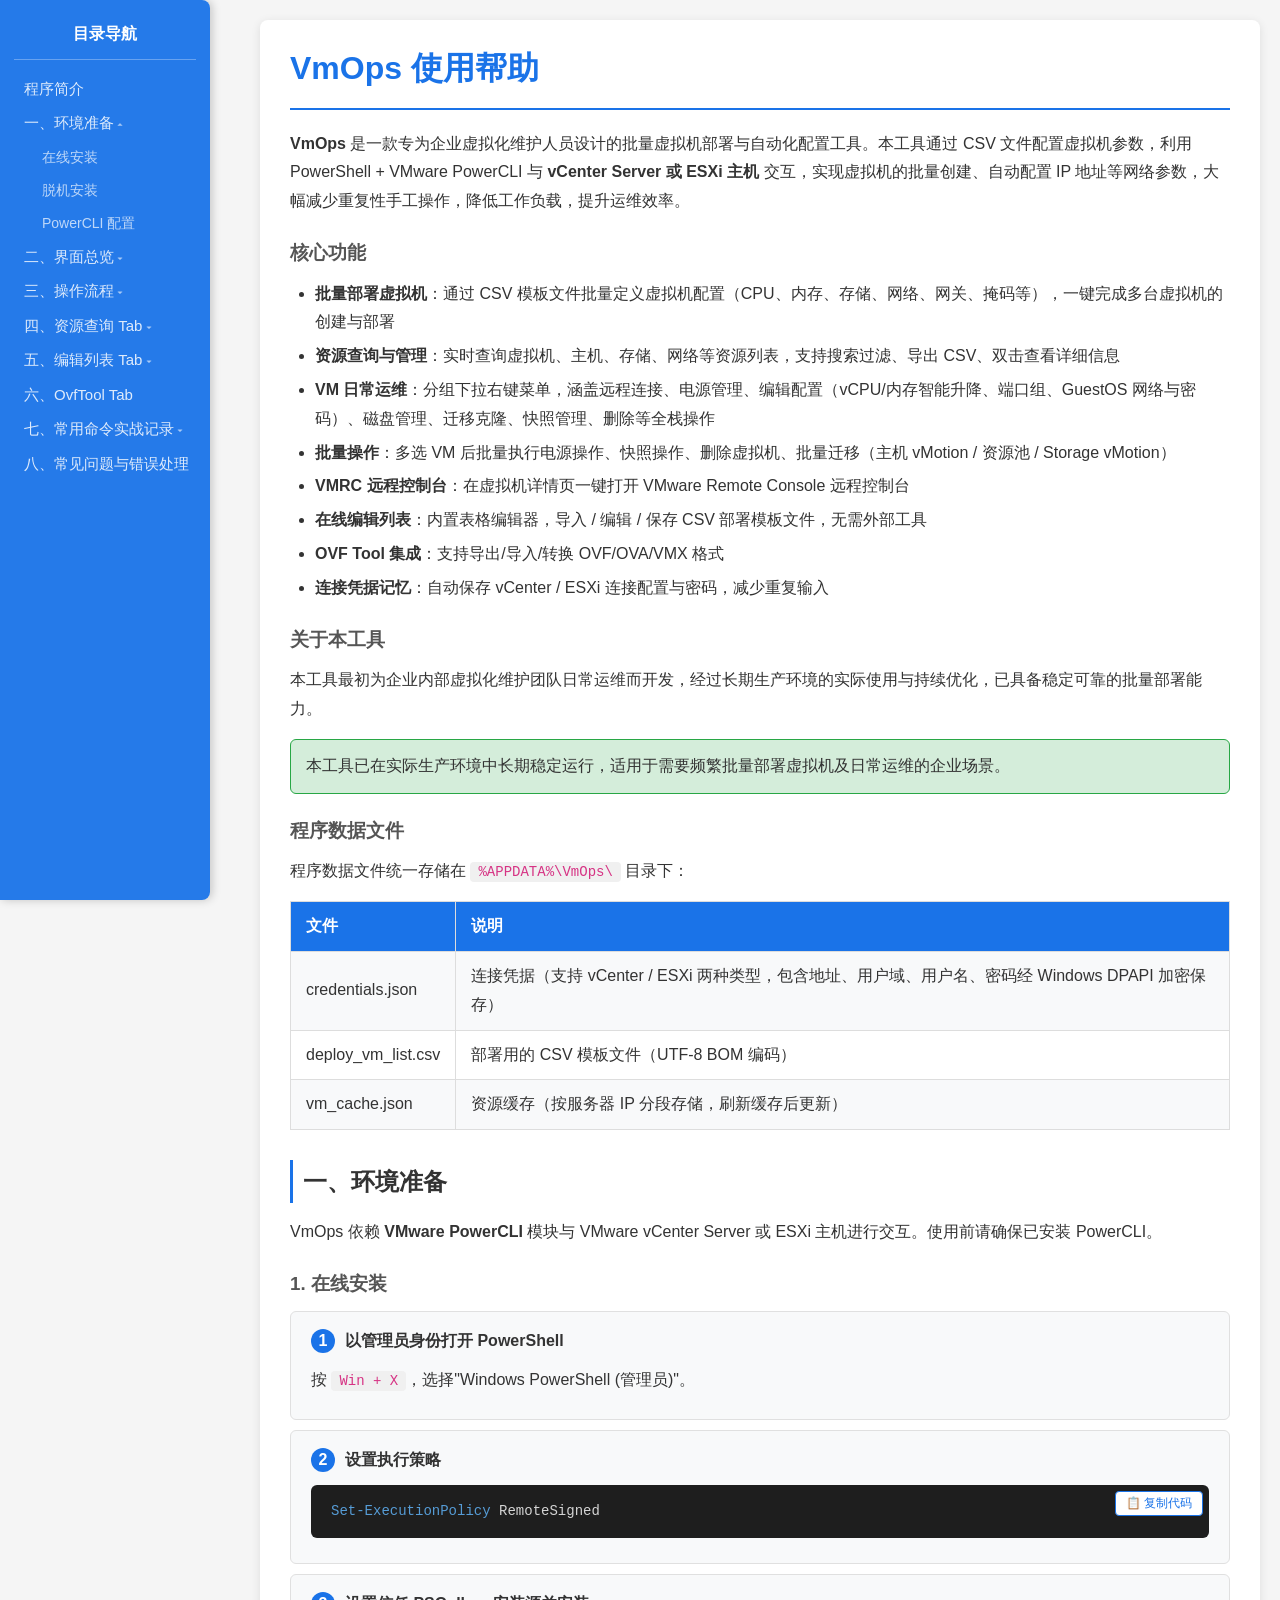
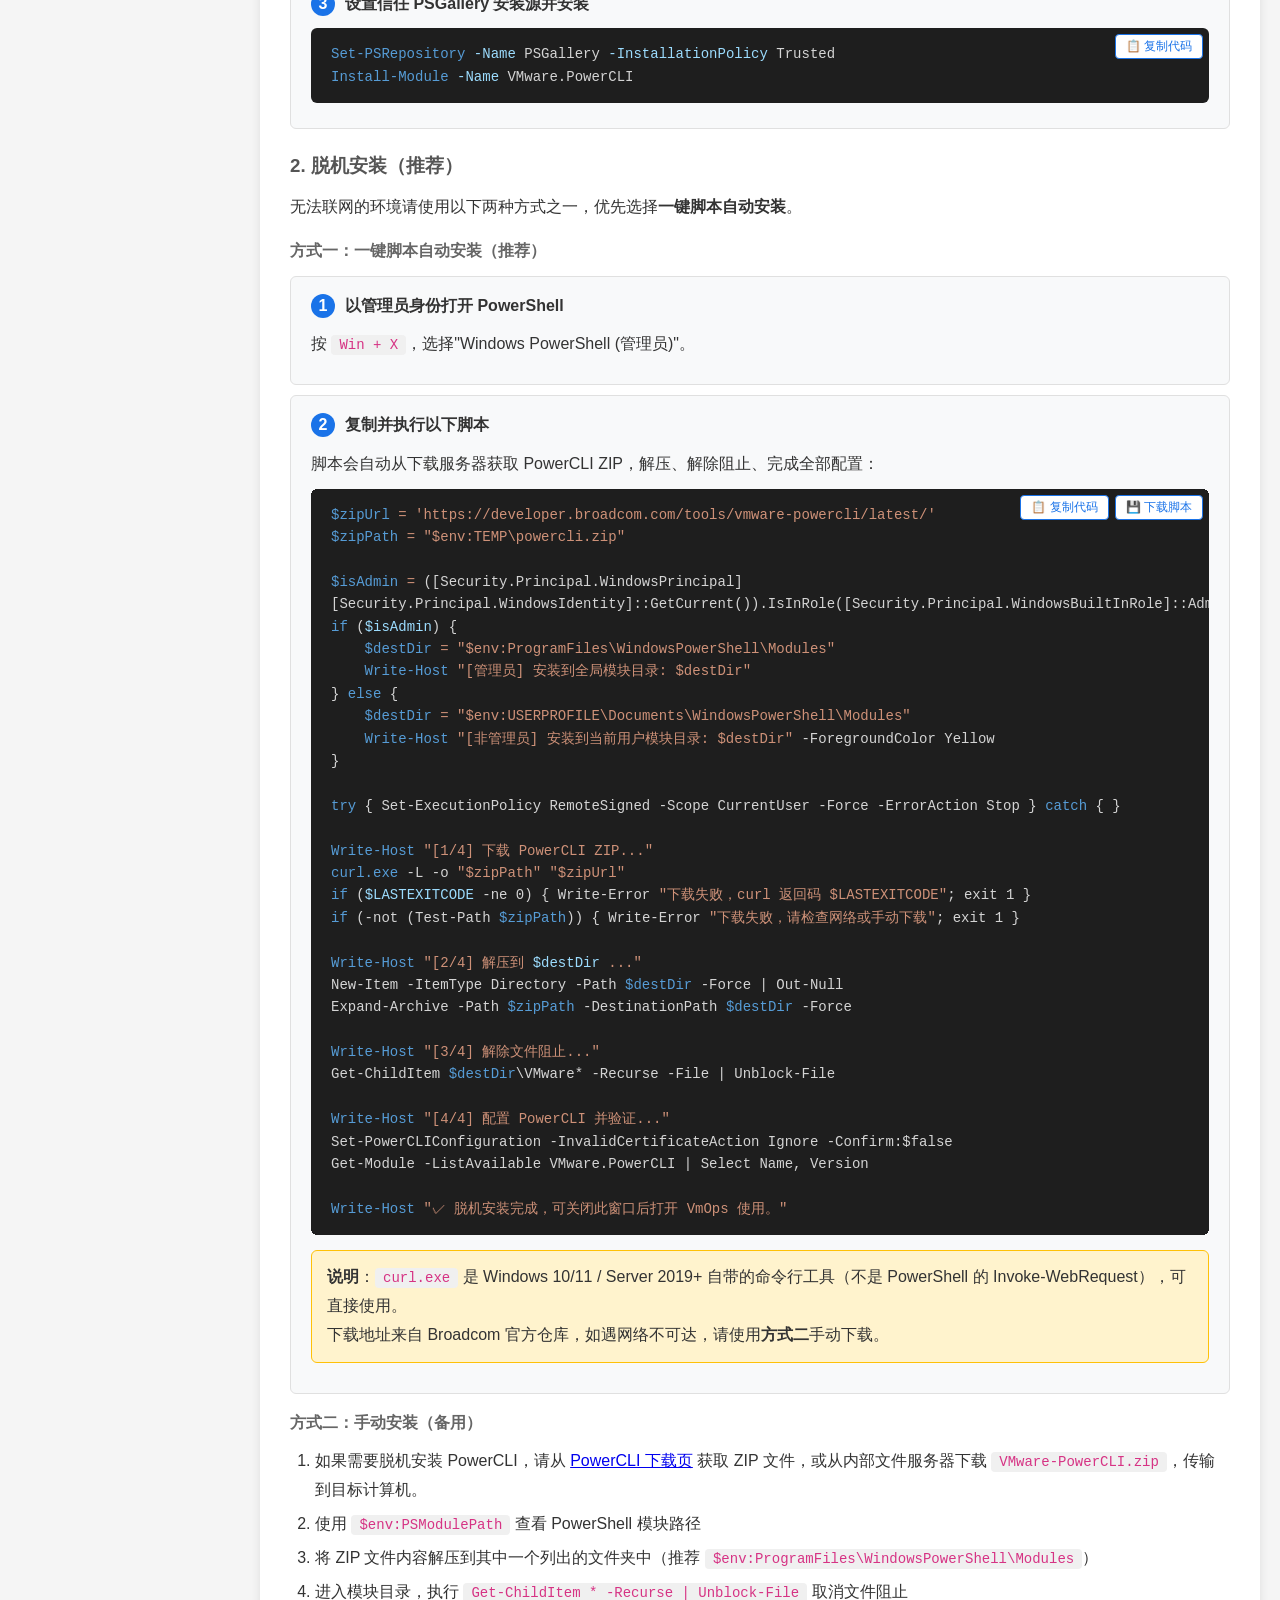
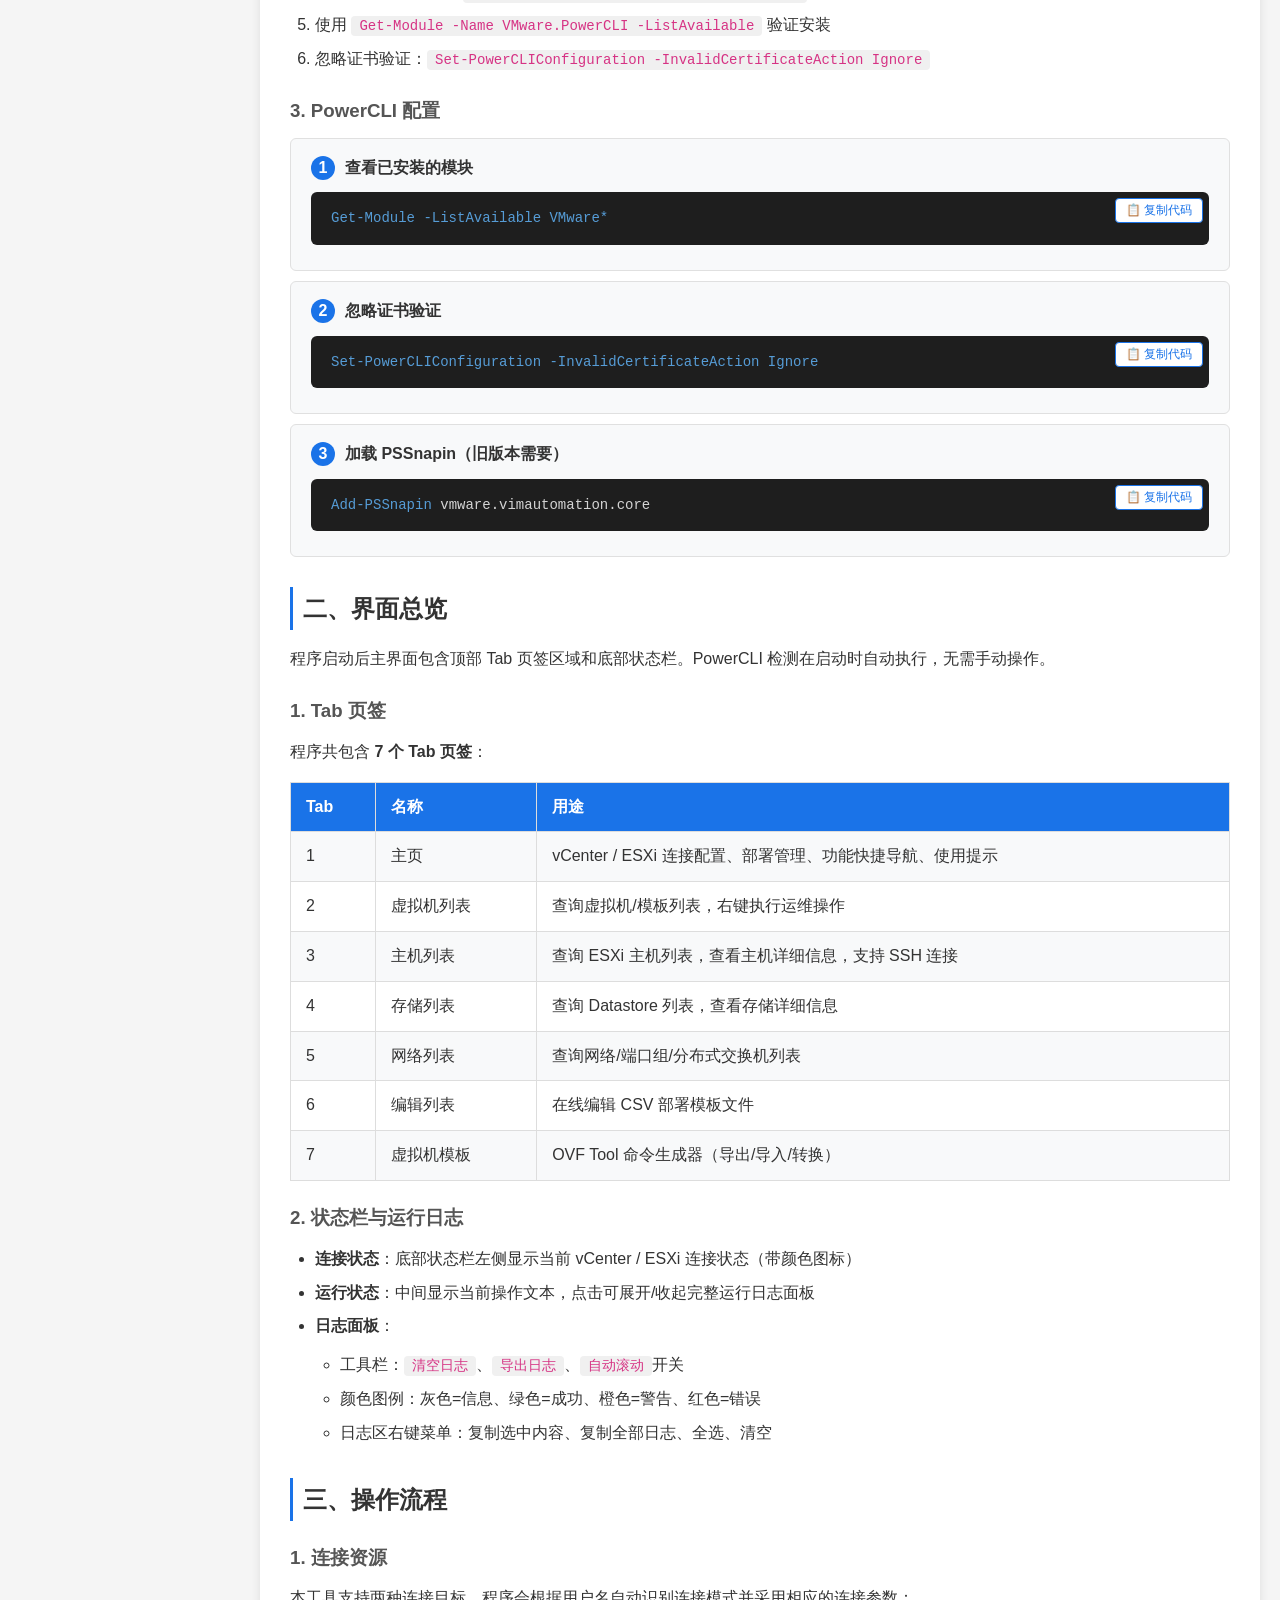
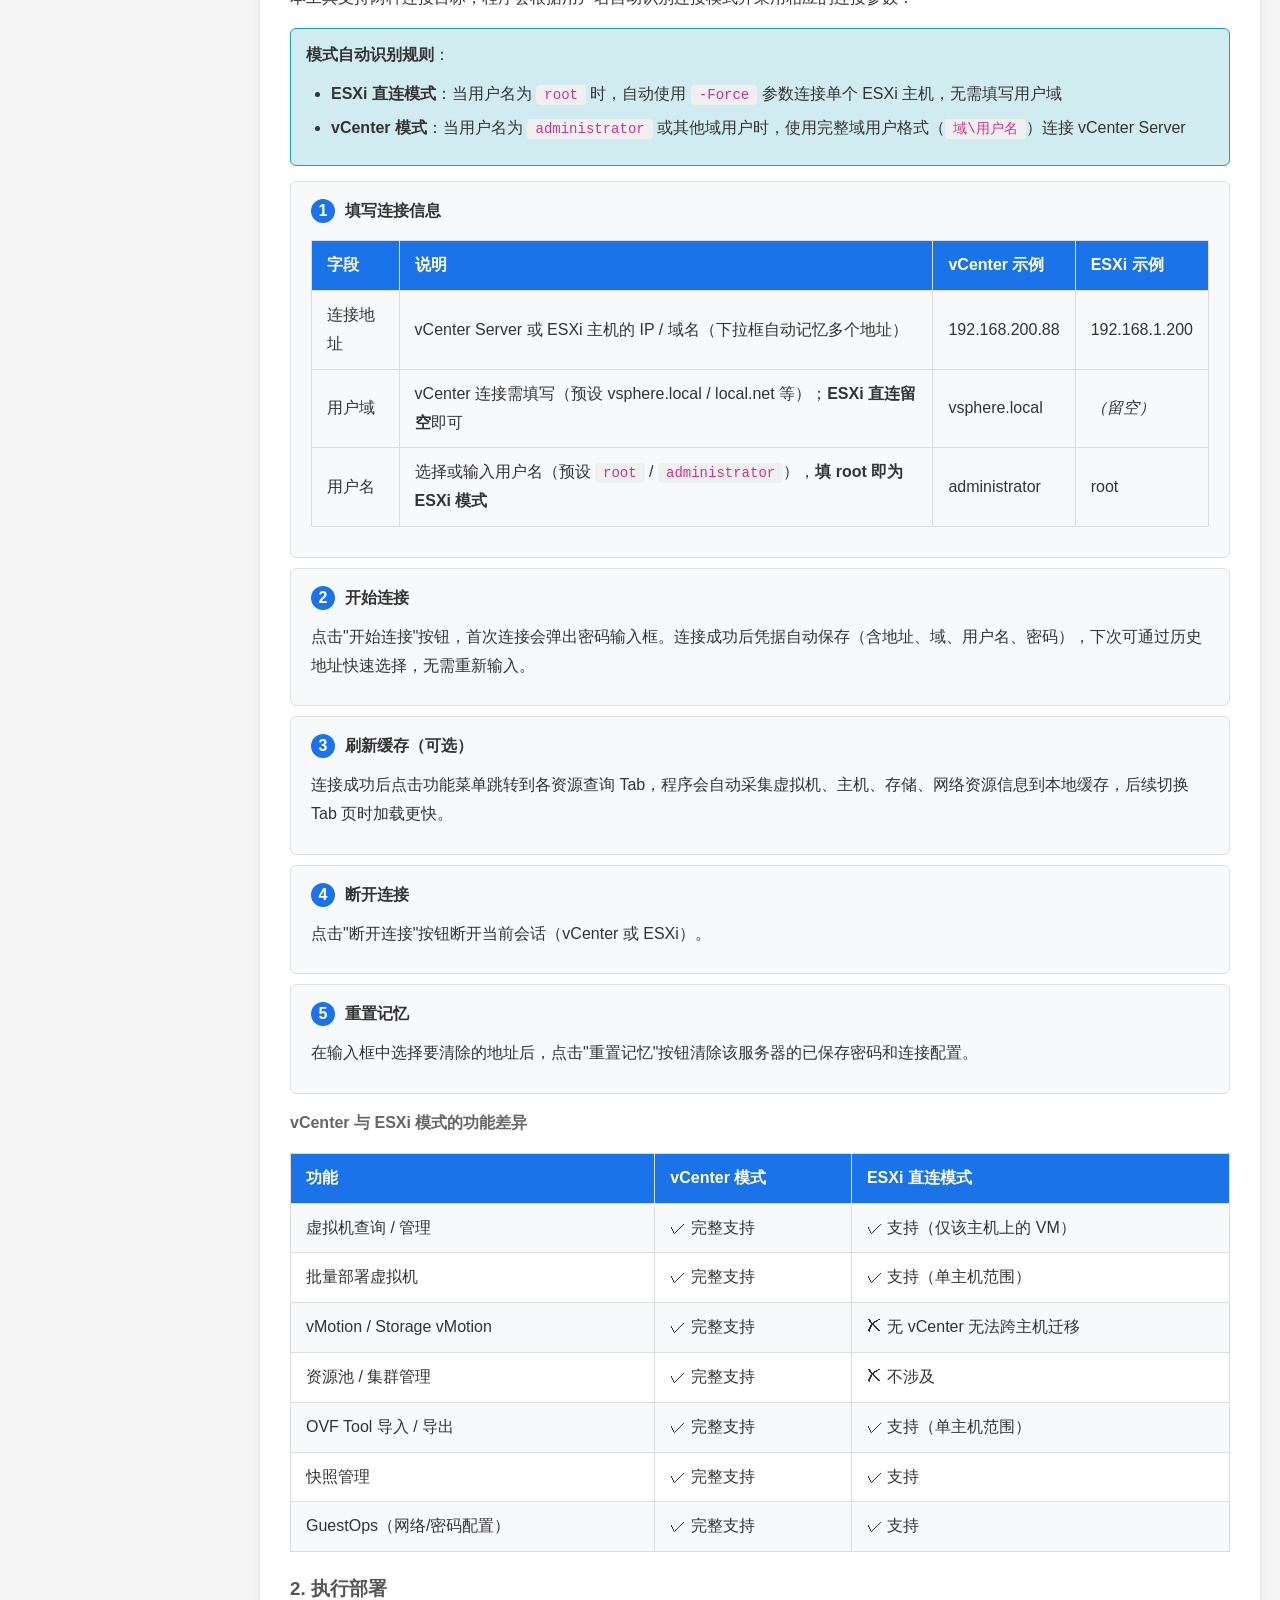
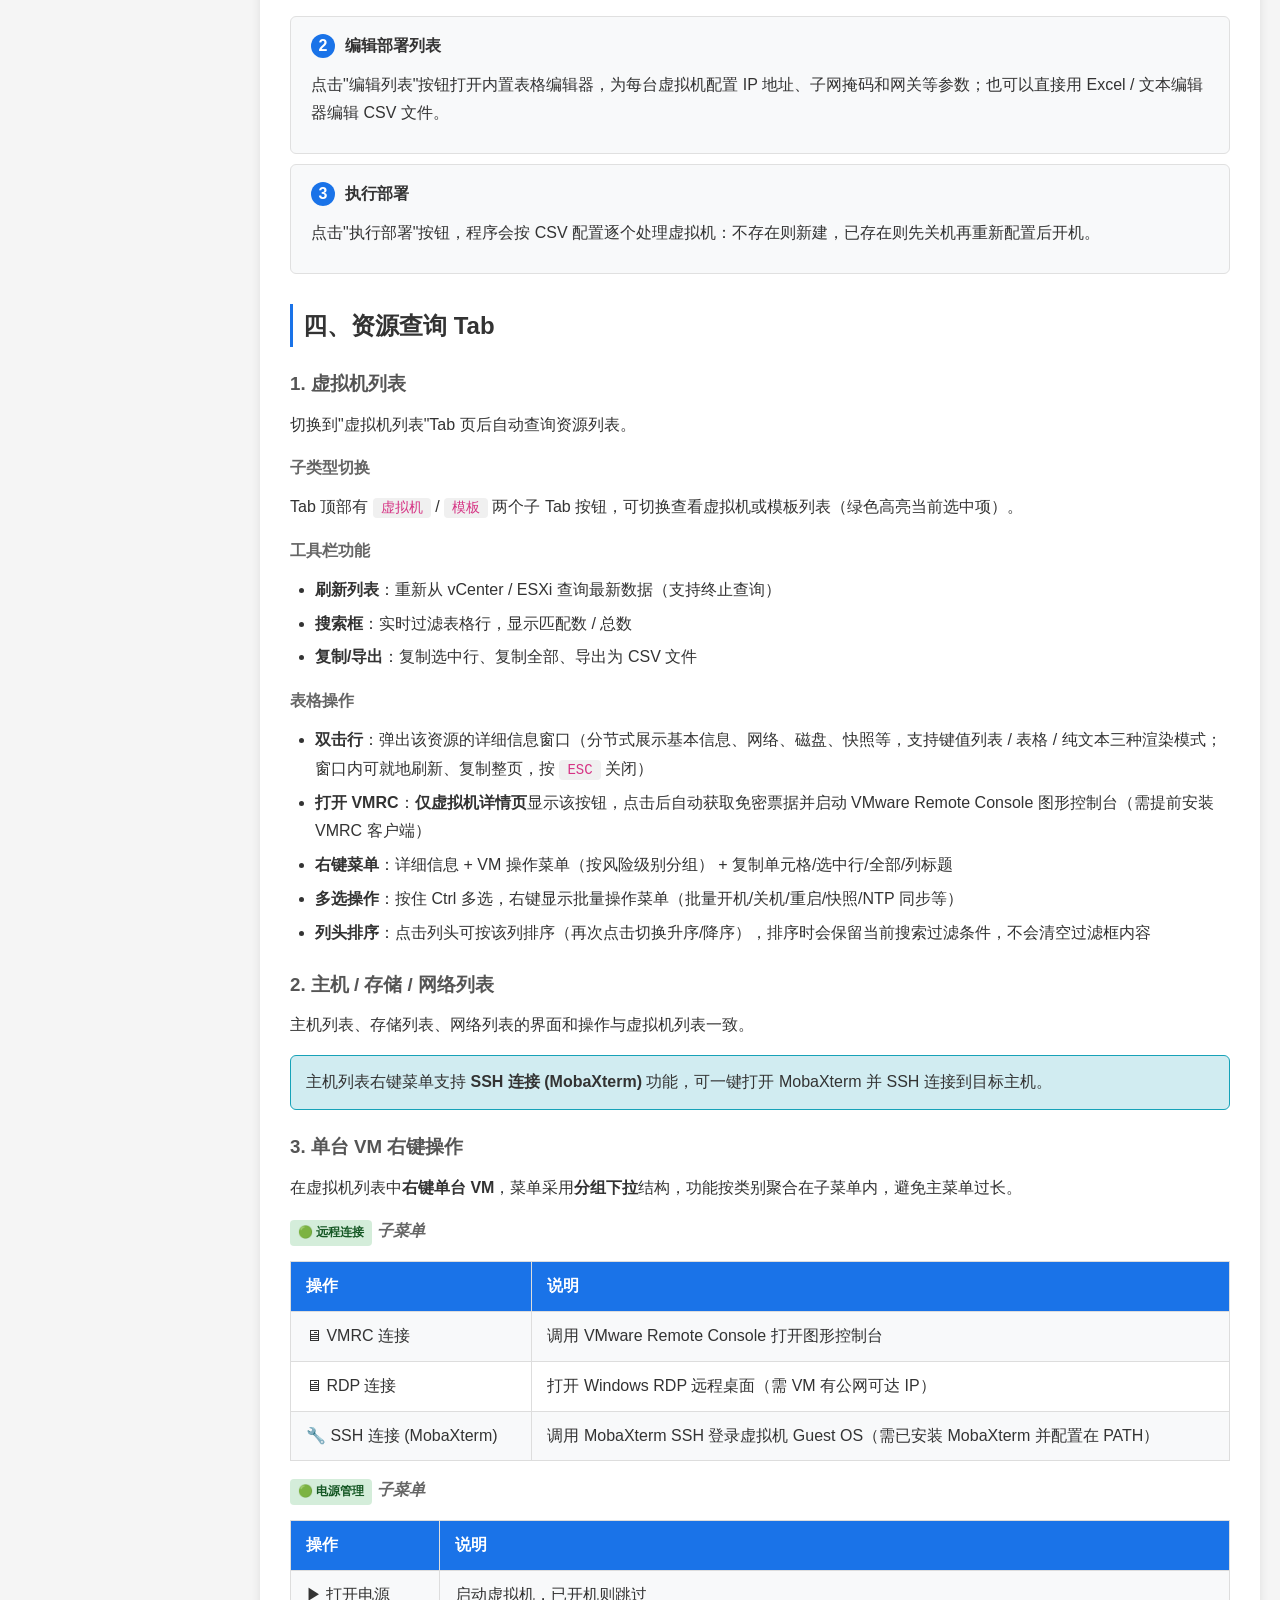
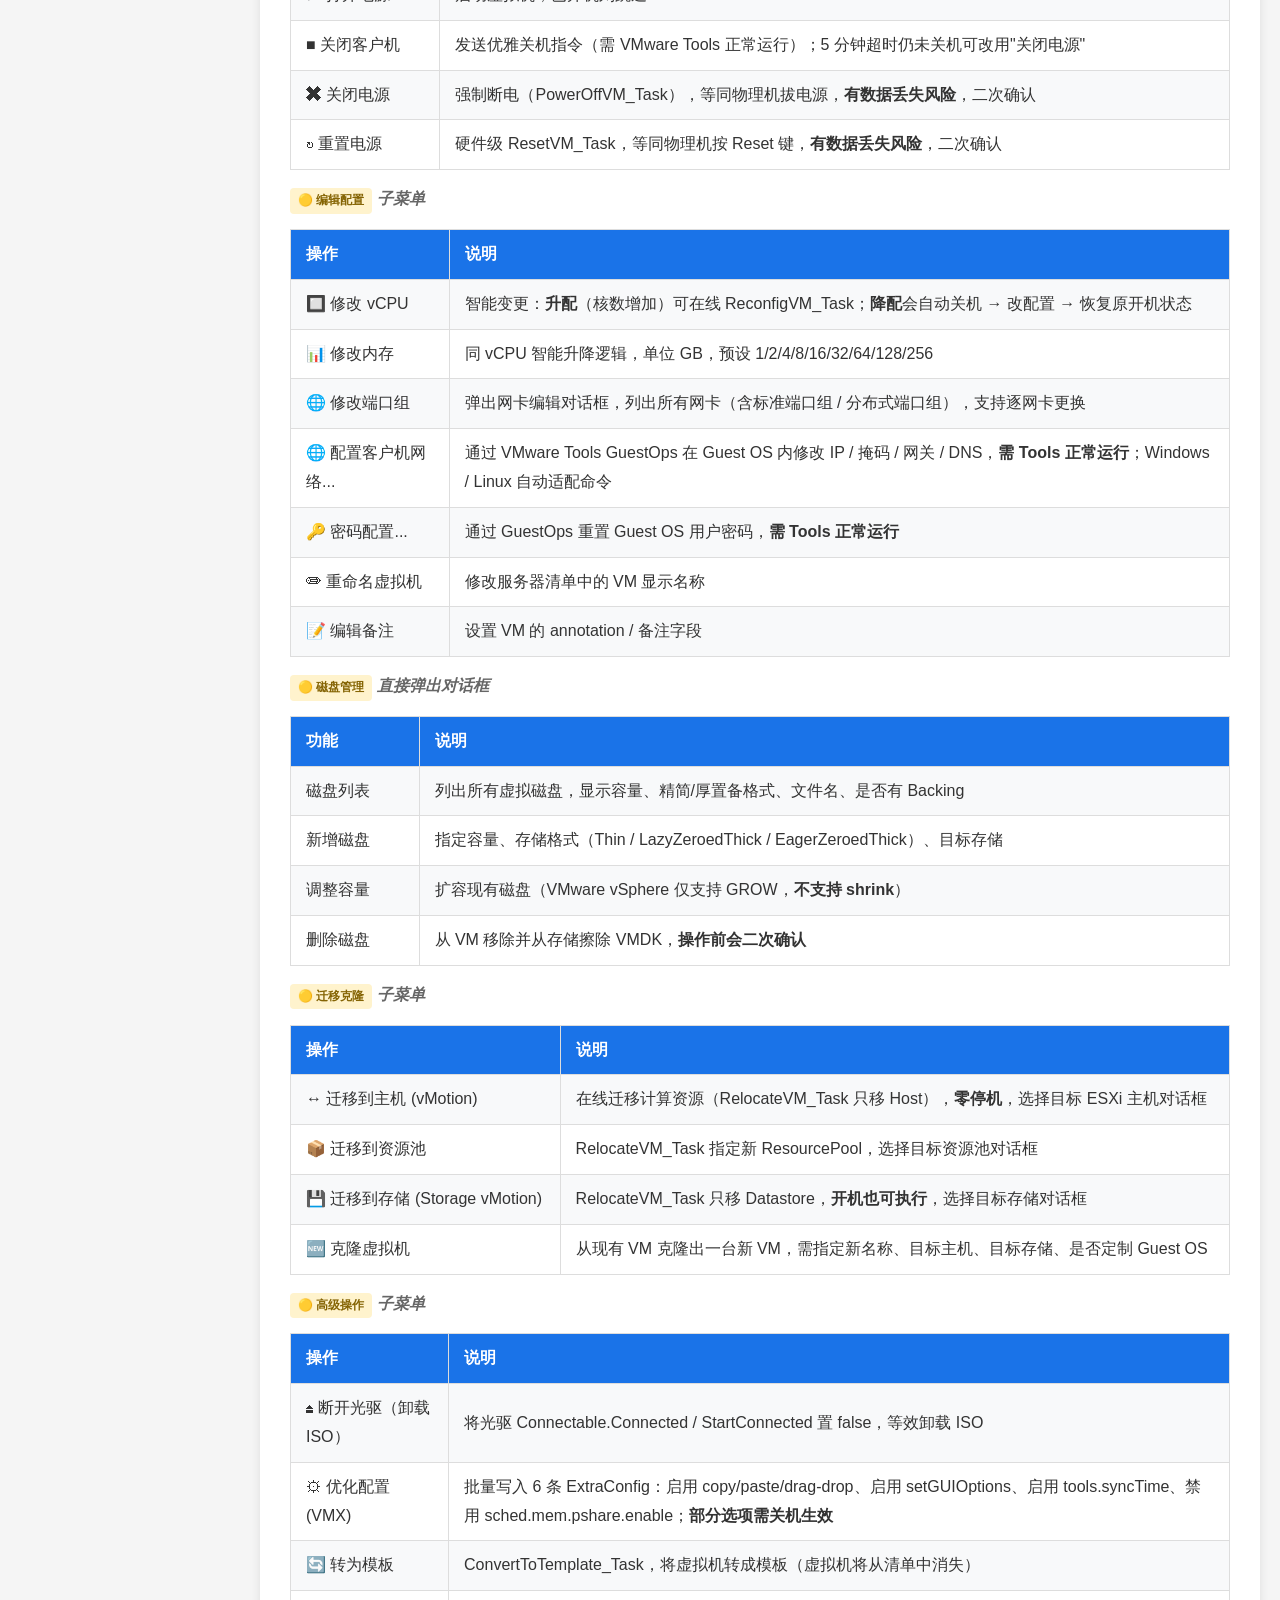
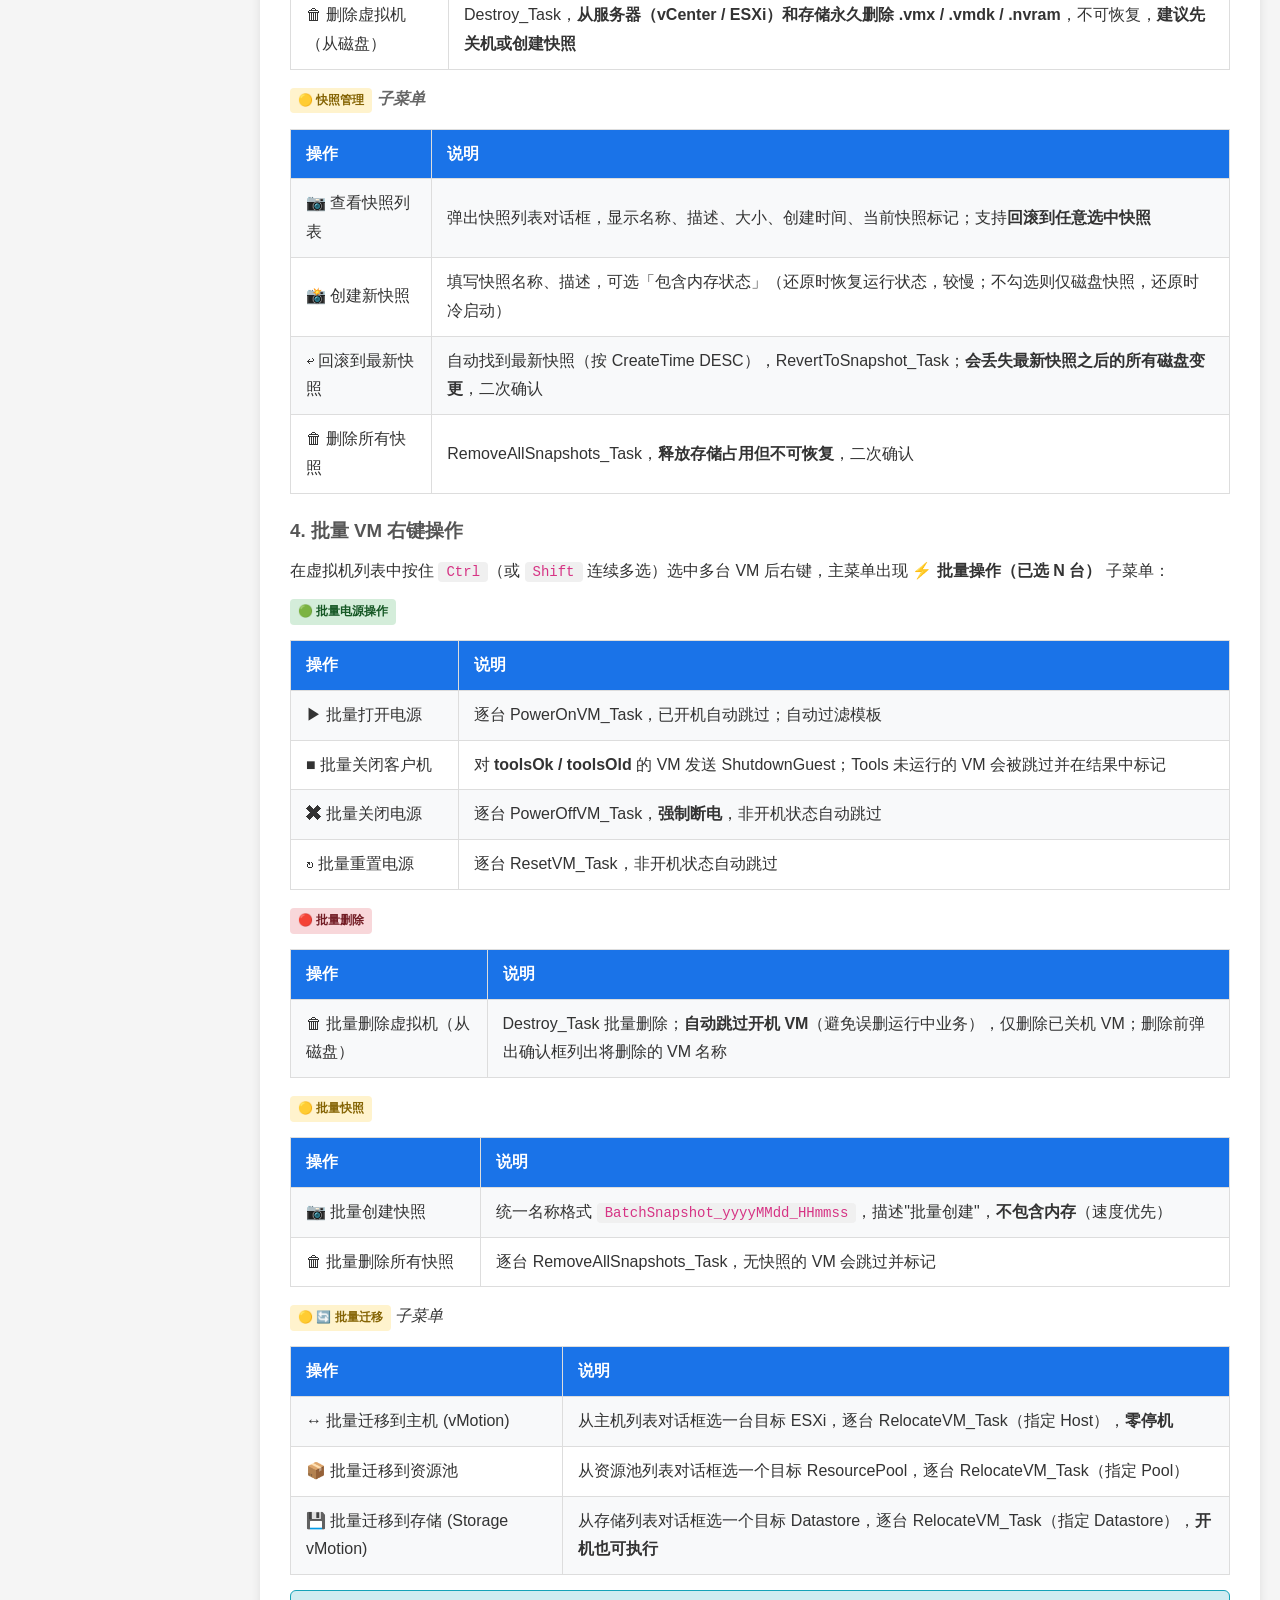
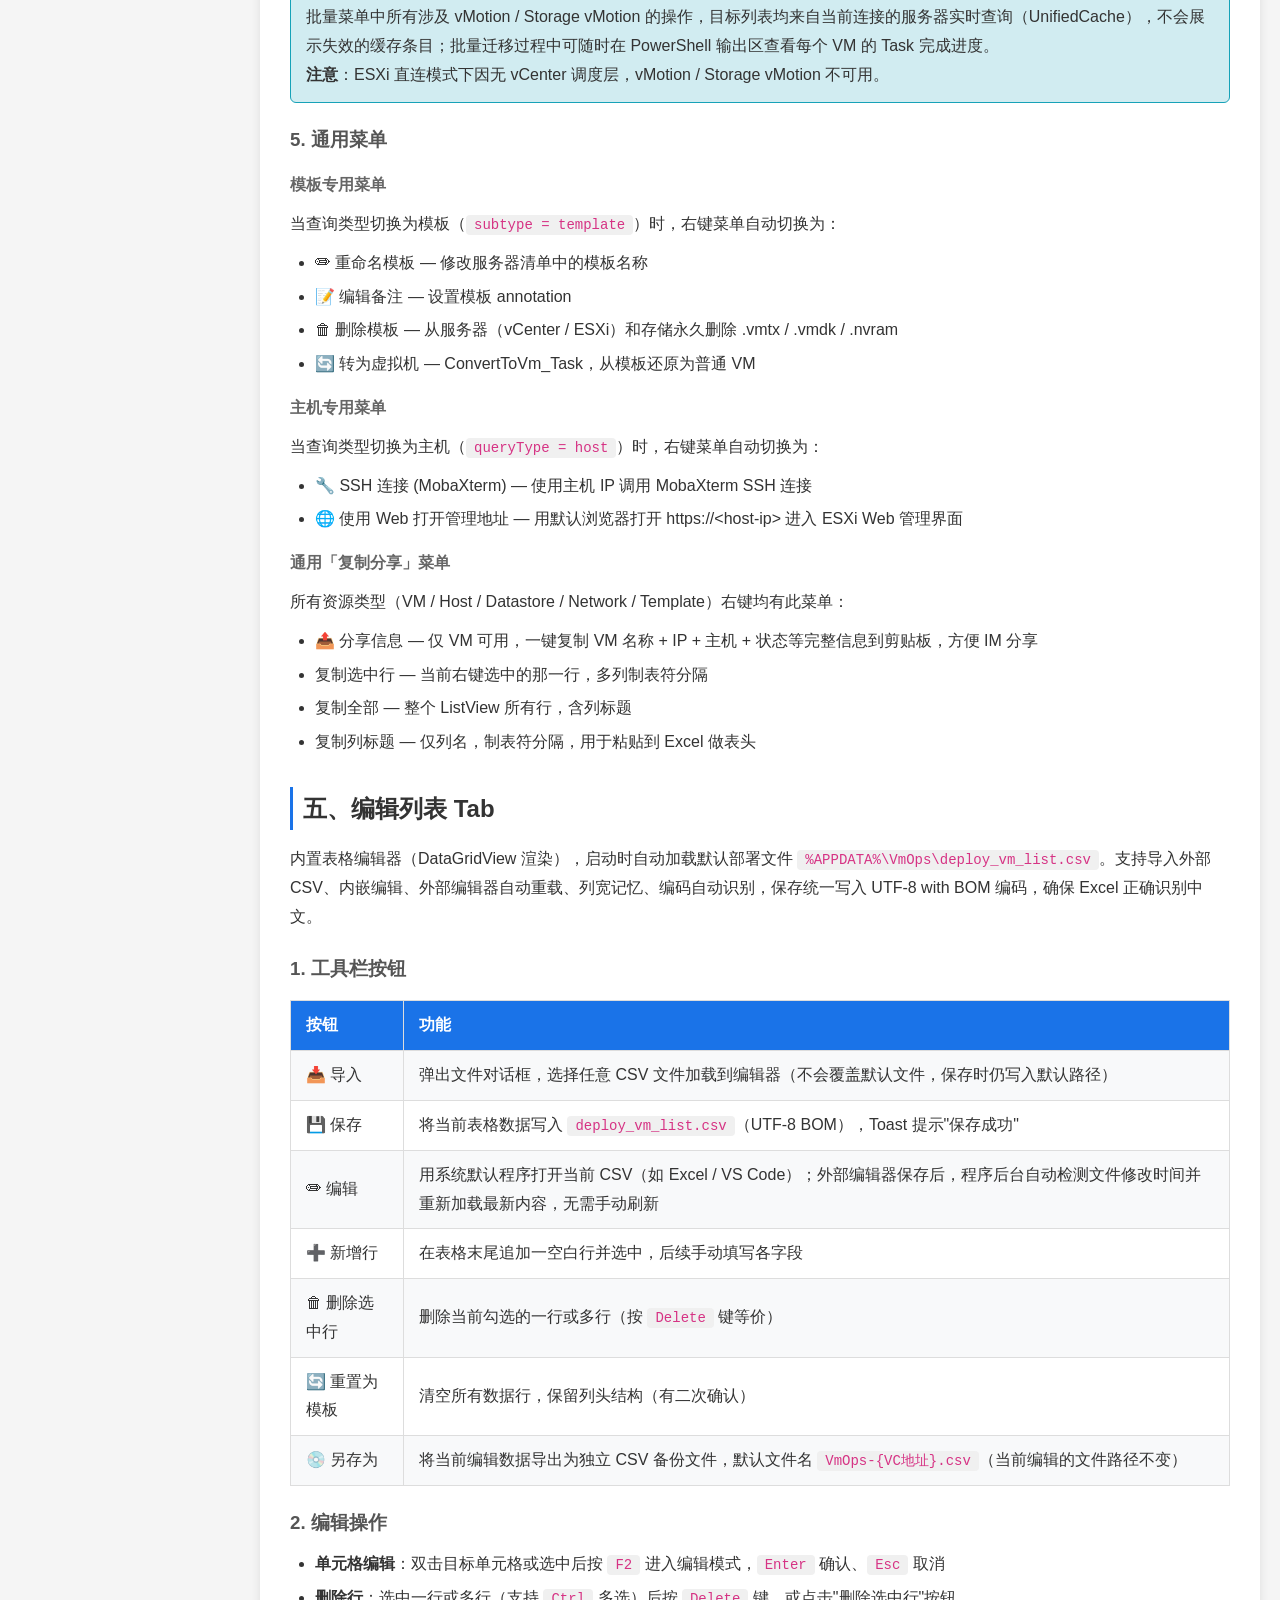
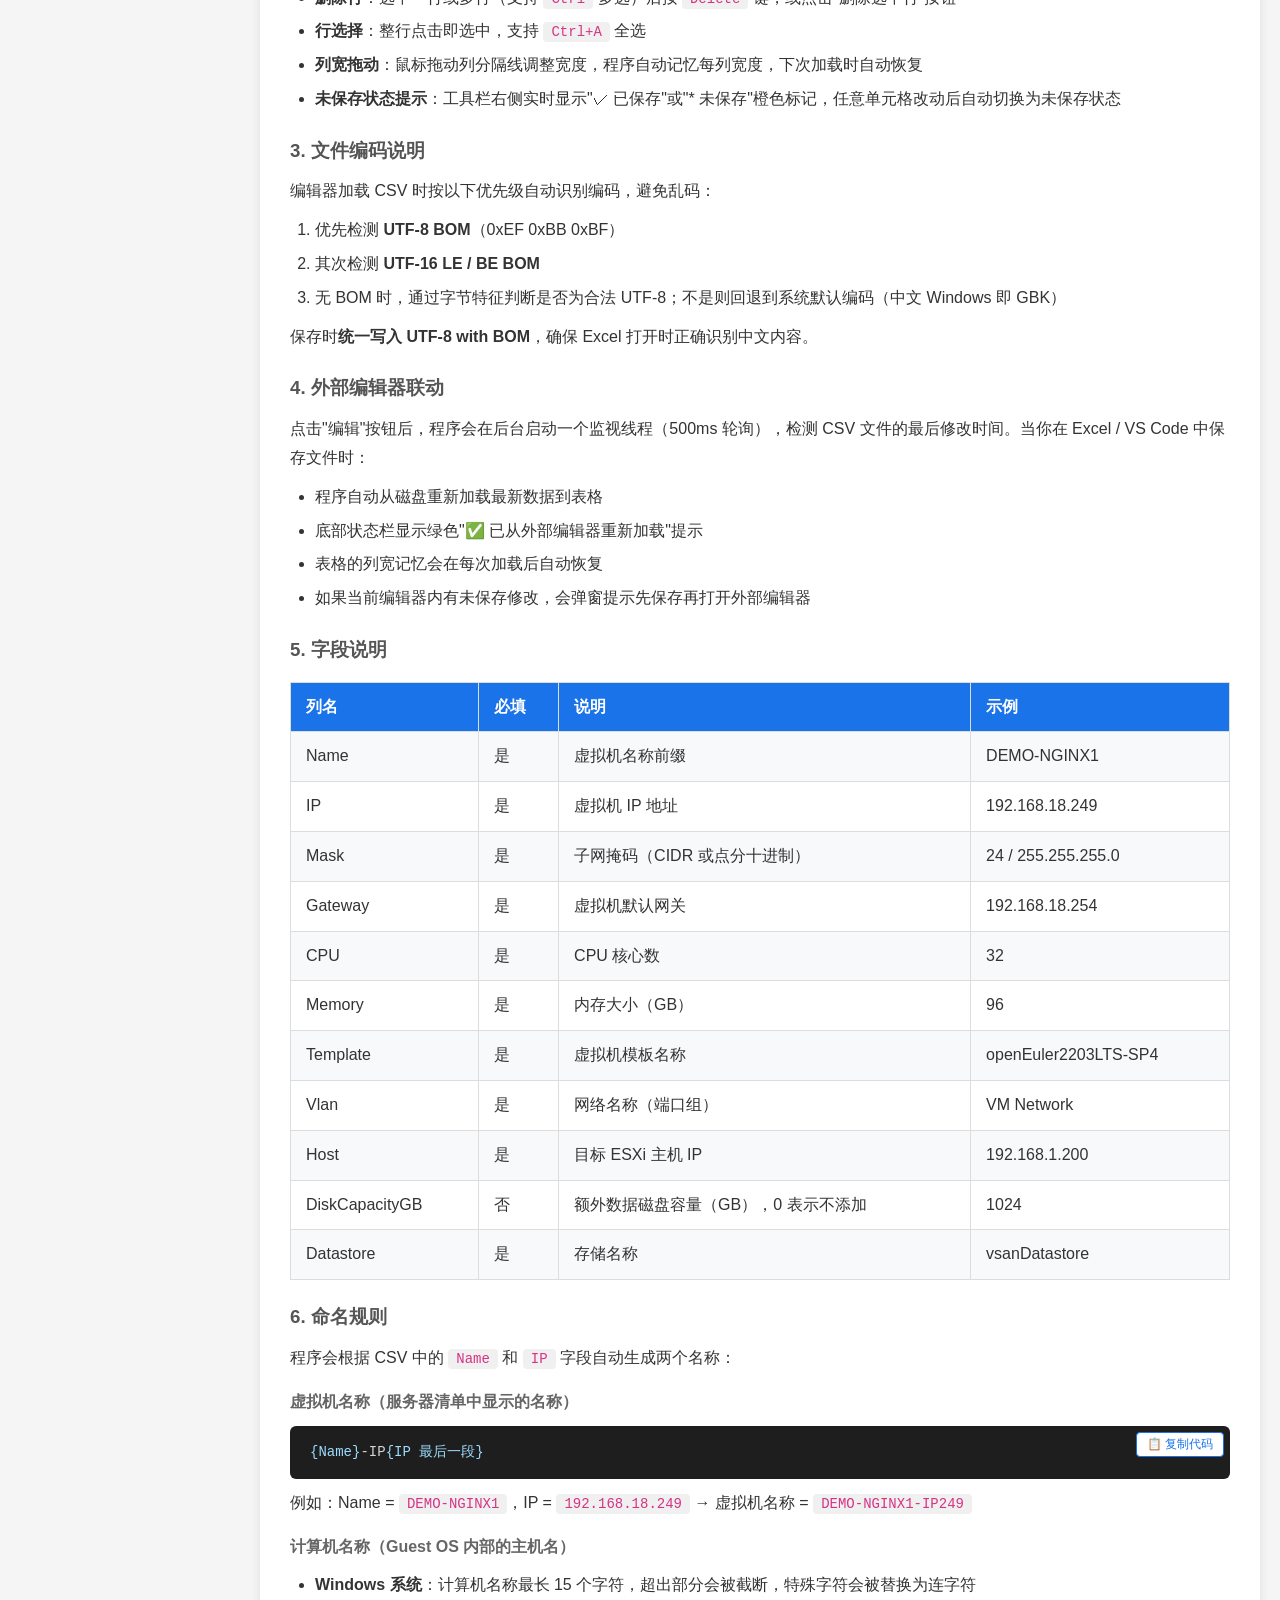
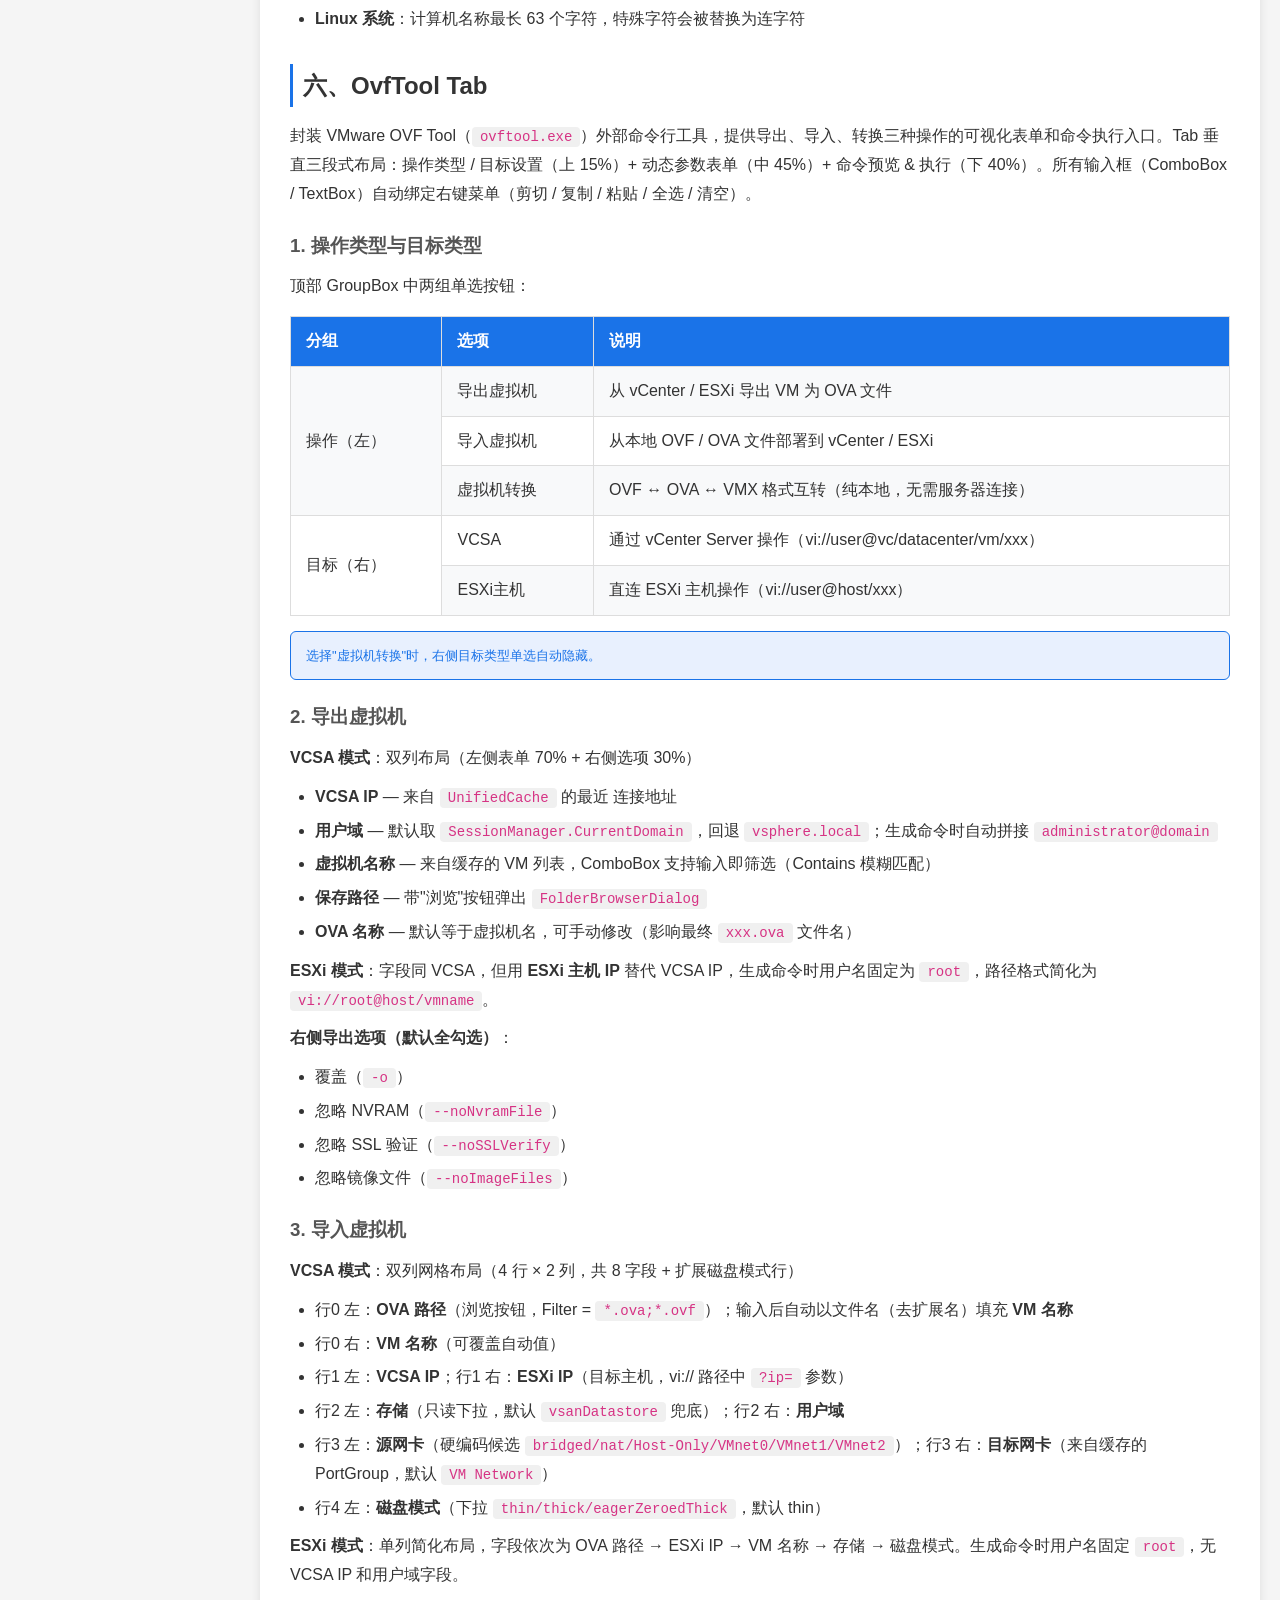
==== commit b22c0cc7: "feat: 移除连接别名功能，简化连接表单 - HomeTab.cs: 删除别名输入框 UI、_aliasCombo 字段、OnAliasSelected 方法及所有 alias 读写逻辑 - hel" ====
--- a/VmOps/Resources/help.html
+++ b/VmOps/Resources/help.html
@@ -4,7 +4,7 @@
     <meta charset="UTF-8">
     <meta name="viewport" content="width=device-width, initial-scale=1.0">
     <title>VmOps 使用帮助</title>
-    <link rel="icon" href="vmware.ico">
+    <link rel="icon" href="vmops.ico">
     <base target="_blank">
     <style>
         * { margin: 0; padding: 0; box-sizing: border-box; }
@@ -376,7 +376,7 @@
         <li><strong>VMRC 远程控制台</strong>：在虚拟机详情页一键打开 VMware Remote Console 远程控制台</li>
         <li><strong>在线编辑列表</strong>：内置表格编辑器，导入 / 编辑 / 保存 CSV 部署模板文件，无需外部工具</li>
         <li><strong>OVF Tool 集成</strong>：支持导出/导入/转换 OVF/OVA/VMX 格式</li>
-        <li><strong>连接凭据记忆</strong>：自动保存 vCenter / ESXi 连接配置与密码，支持连接别名，减少重复输入</li>
+        <li><strong>连接凭据记忆</strong>：自动保存 vCenter / ESXi 连接配置与密码，减少重复输入</li>
     </ul>
 
     <h3>关于本工具</h3>
@@ -387,7 +387,7 @@
     <p>程序数据文件统一存储在 <code>%APPDATA%\VmOps\</code> 目录下：</p>
     <table>
         <tr><th>文件</th><th>说明</th></tr>
-        <tr><td>credentials.json</td><td>连接凭据（支持 vCenter / ESXi 两种类型，包含地址、用户域、用户名、密码经 Windows DPAPI 加密保存，可配置连接别名）</td></tr>
+        <tr><td>credentials.json</td><td>连接凭据（支持 vCenter / ESXi 两种类型，包含地址、用户域、用户名、密码经 Windows DPAPI 加密保存）</td></tr>
         <tr><td>deploy_vm_list.csv</td><td>部署用的 CSV 模板文件（UTF-8 BOM 编码）</td></tr>
         <tr><td>vm_cache.json</td><td>资源缓存（按服务器 IP 分段存储，刷新缓存后更新）</td></tr>
     </table>
@@ -537,12 +537,11 @@
     </div>
     <div class="step"><span class="step-number">1</span><strong>填写连接信息</strong>
         <table><tr><th>字段</th><th>说明</th><th>vCenter 示例</th><th>ESXi 示例</th></tr>
-        <tr><td>连接别名</td><td>可选，为当前连接起一个易记的名字（如"生产集群VC"、"测试主机ESXi01"），方便快速切换</td><td>生产VC</td><td>ESXi-Node01</td></tr>
         <tr><td>连接地址</td><td>vCenter Server 或 ESXi 主机的 IP / 域名（下拉框自动记忆多个地址）</td><td>192.168.200.88</td><td>192.168.1.200</td></tr>
         <tr><td>用户域</td><td>vCenter 连接需填写（预设 vsphere.local / local.net 等）；<strong>ESXi 直连留空</strong>即可</td><td>vsphere.local</td><td><em>（留空）</em></td></tr>
         <tr><td>用户名</td><td>选择或输入用户名（预设 <code>root</code> / <code>administrator</code>），<strong>填 root 即为 ESXi 模式</strong></td><td>administrator</td><td>root</td></tr></table>
     </div>
-    <div class="step"><span class="step-number">2</span><strong>开始连接</strong><p>点击"开始连接"按钮，首次连接会弹出密码输入框。连接成功后凭据自动保存（含别名、地址、域、用户名、密码），下次可通过别名下拉快速选择历史连接，无需重新输入。</p></div>
+    <div class="step"><span class="step-number">2</span><strong>开始连接</strong><p>点击"开始连接"按钮，首次连接会弹出密码输入框。连接成功后凭据自动保存（含地址、域、用户名、密码），下次可通过历史地址快速选择，无需重新输入。</p></div>
     <div class="step"><span class="step-number">3</span><strong>刷新缓存（可选）</strong><p>连接成功后点击功能菜单跳转到各资源查询 Tab，程序会自动采集虚拟机、主机、存储、网络资源信息到本地缓存，后续切换 Tab 页时加载更快。</p></div>
     <div class="step"><span class="step-number">4</span><strong>断开连接</strong><p>点击"断开连接"按钮断开当前会话（vCenter 或 ESXi）。</p></div>
     <div class="step"><span class="step-number">5</span><strong>重置记忆</strong><p>在输入框中选择要清除的地址后，点击"重置记忆"按钮清除该服务器的已保存密码和连接配置。</p></div>
@@ -1599,11 +1598,11 @@
         <p class="footer-contact">开发者：XuGuihong &nbsp;|&nbsp; 邮箱：<a href="mailto:hack003@163.com">hack003@163.com</a></p>
         <p class="footer-contact">
             开源项目：
-            <a href="https://gitee.com/hack003/VmOps-Tool" target="_blank">Gitee 仓库</a>
+            <a href="https://gitee.com/hack003/VmOps" target="_blank">Gitee 仓库</a>
             &nbsp;|&nbsp;
-            <a href="https://gitee.com/hack003/VmOps-Tool/issues" target="_blank">问题反馈</a>
+            <a href="https://gitee.com/hack003/VmOps/issues" target="_blank">问题反馈</a>
             &nbsp;|&nbsp;
-            <a href="https://gitee.com/hack003/VmOps-Tool/releases" target="_blank">下载发布</a>
+            <a href="https://gitee.com/hack003/VmOps/releases" target="_blank">下载发布</a>
         </p>
     </div>
 </div>
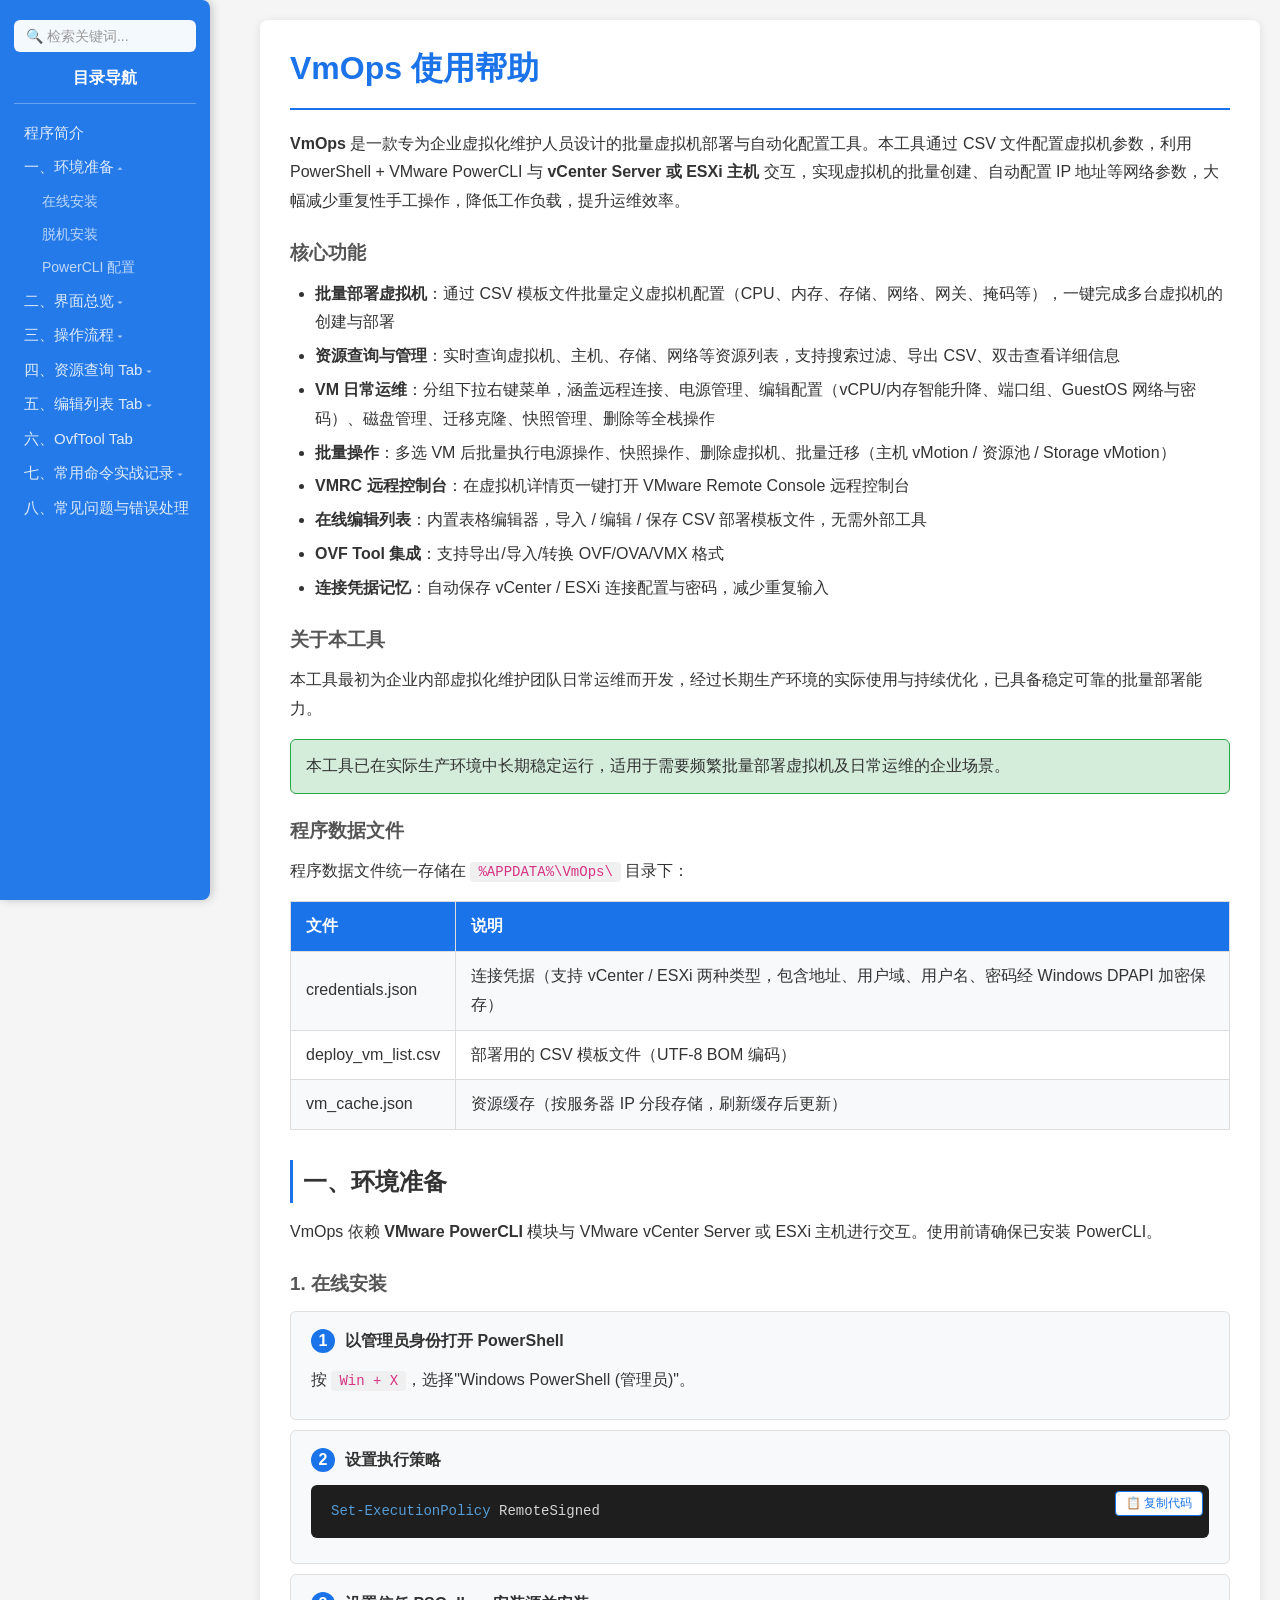
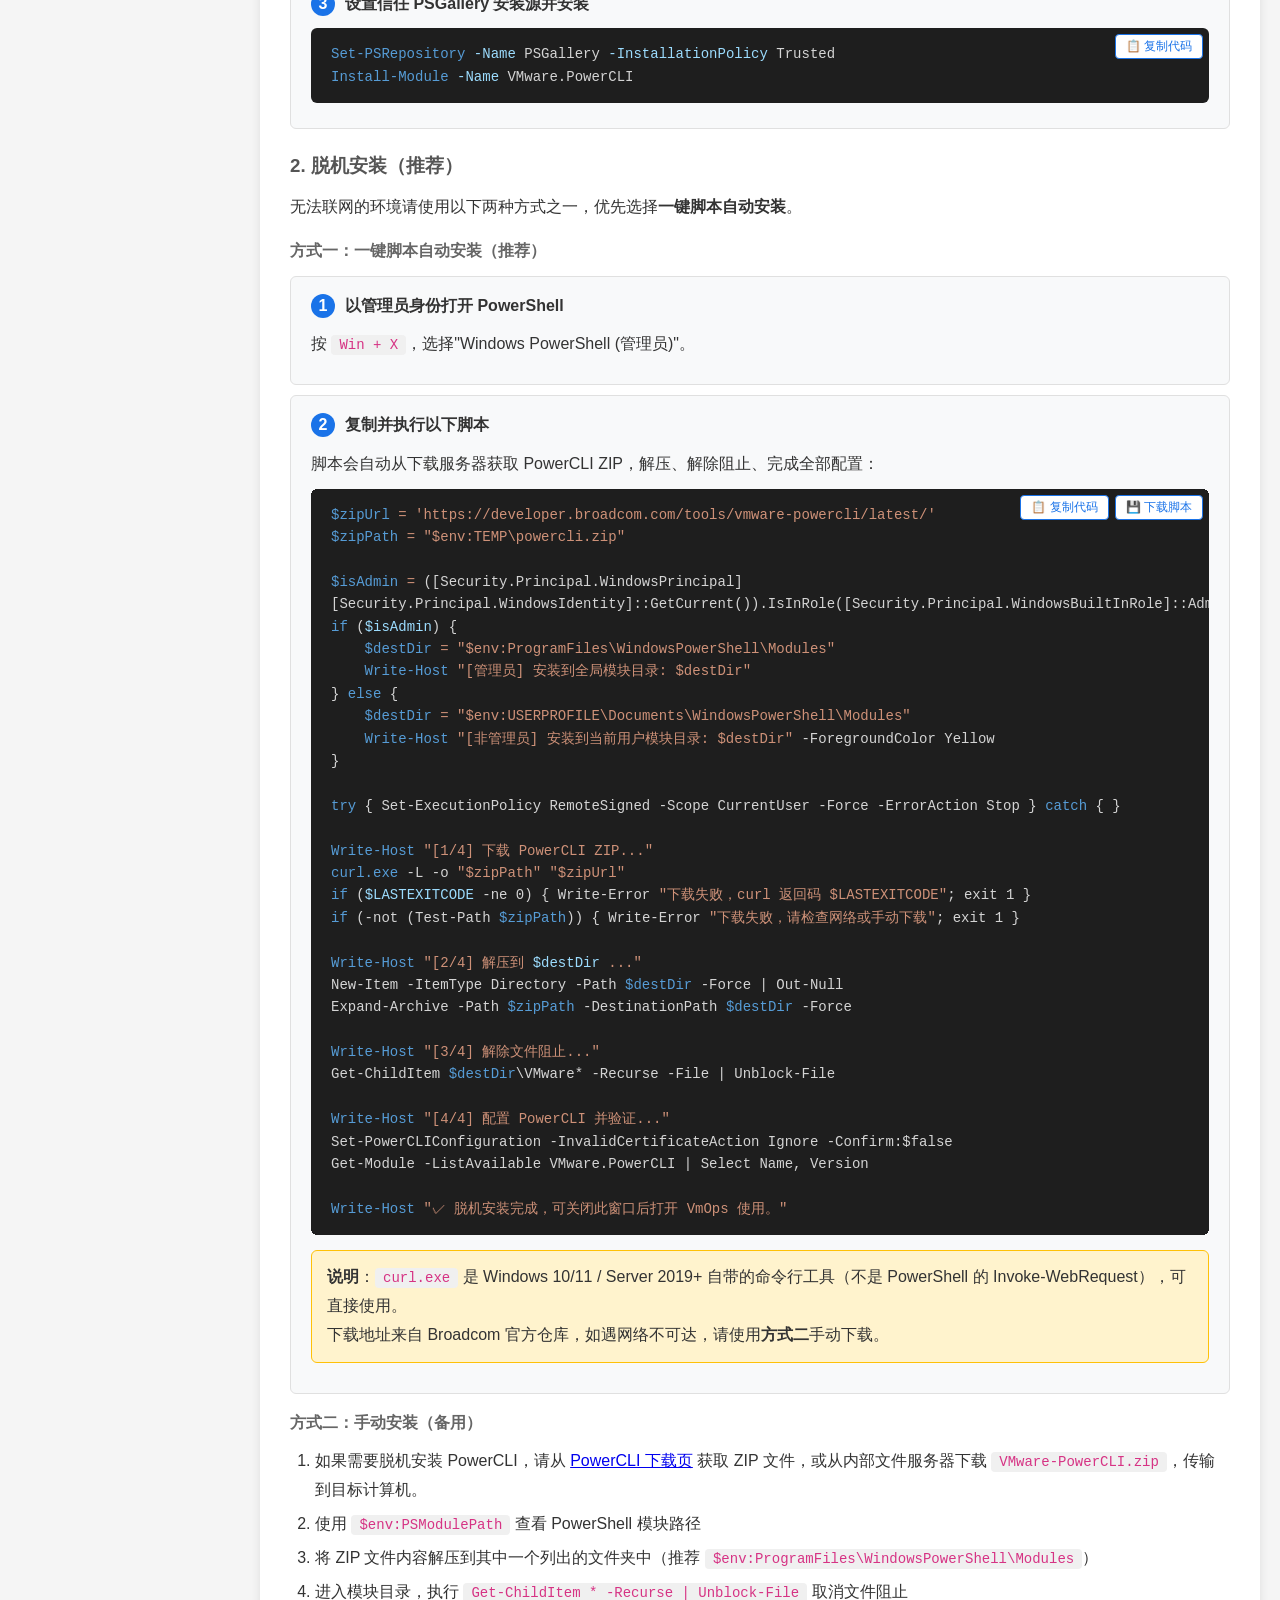
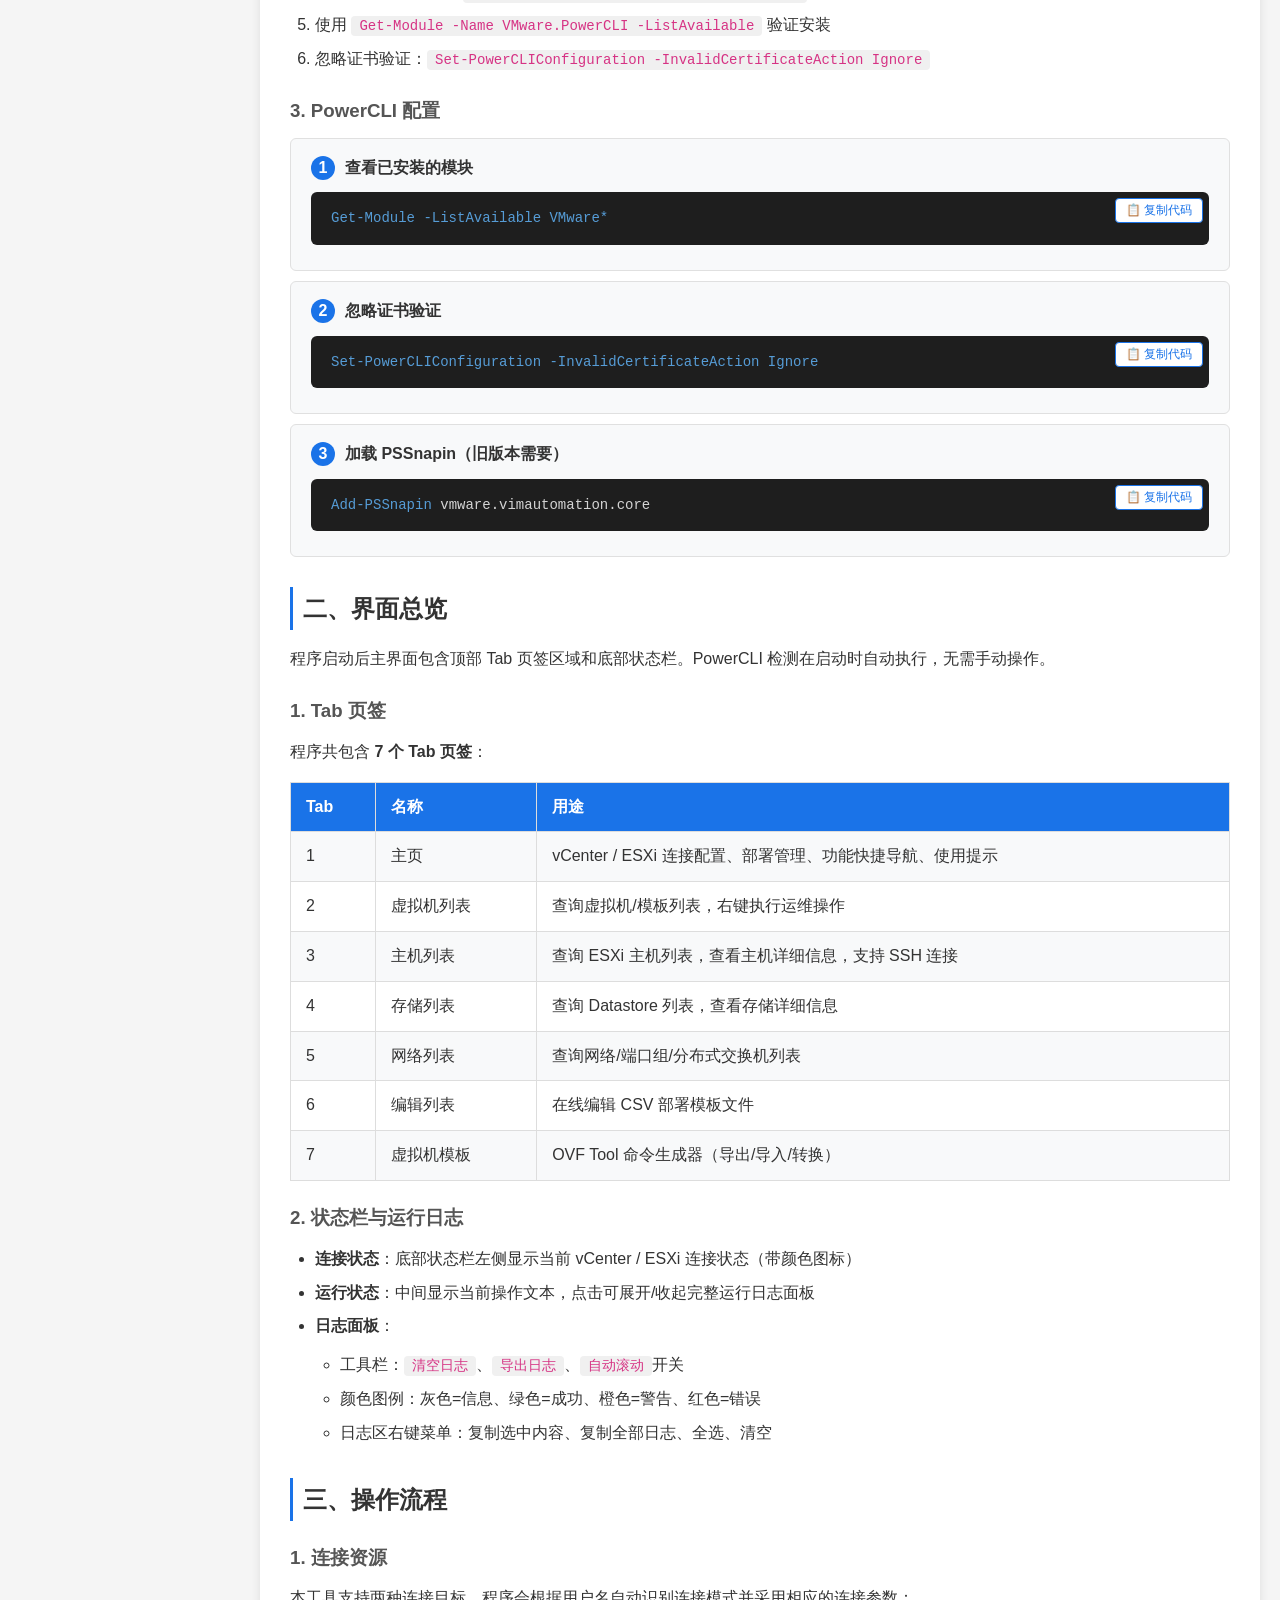
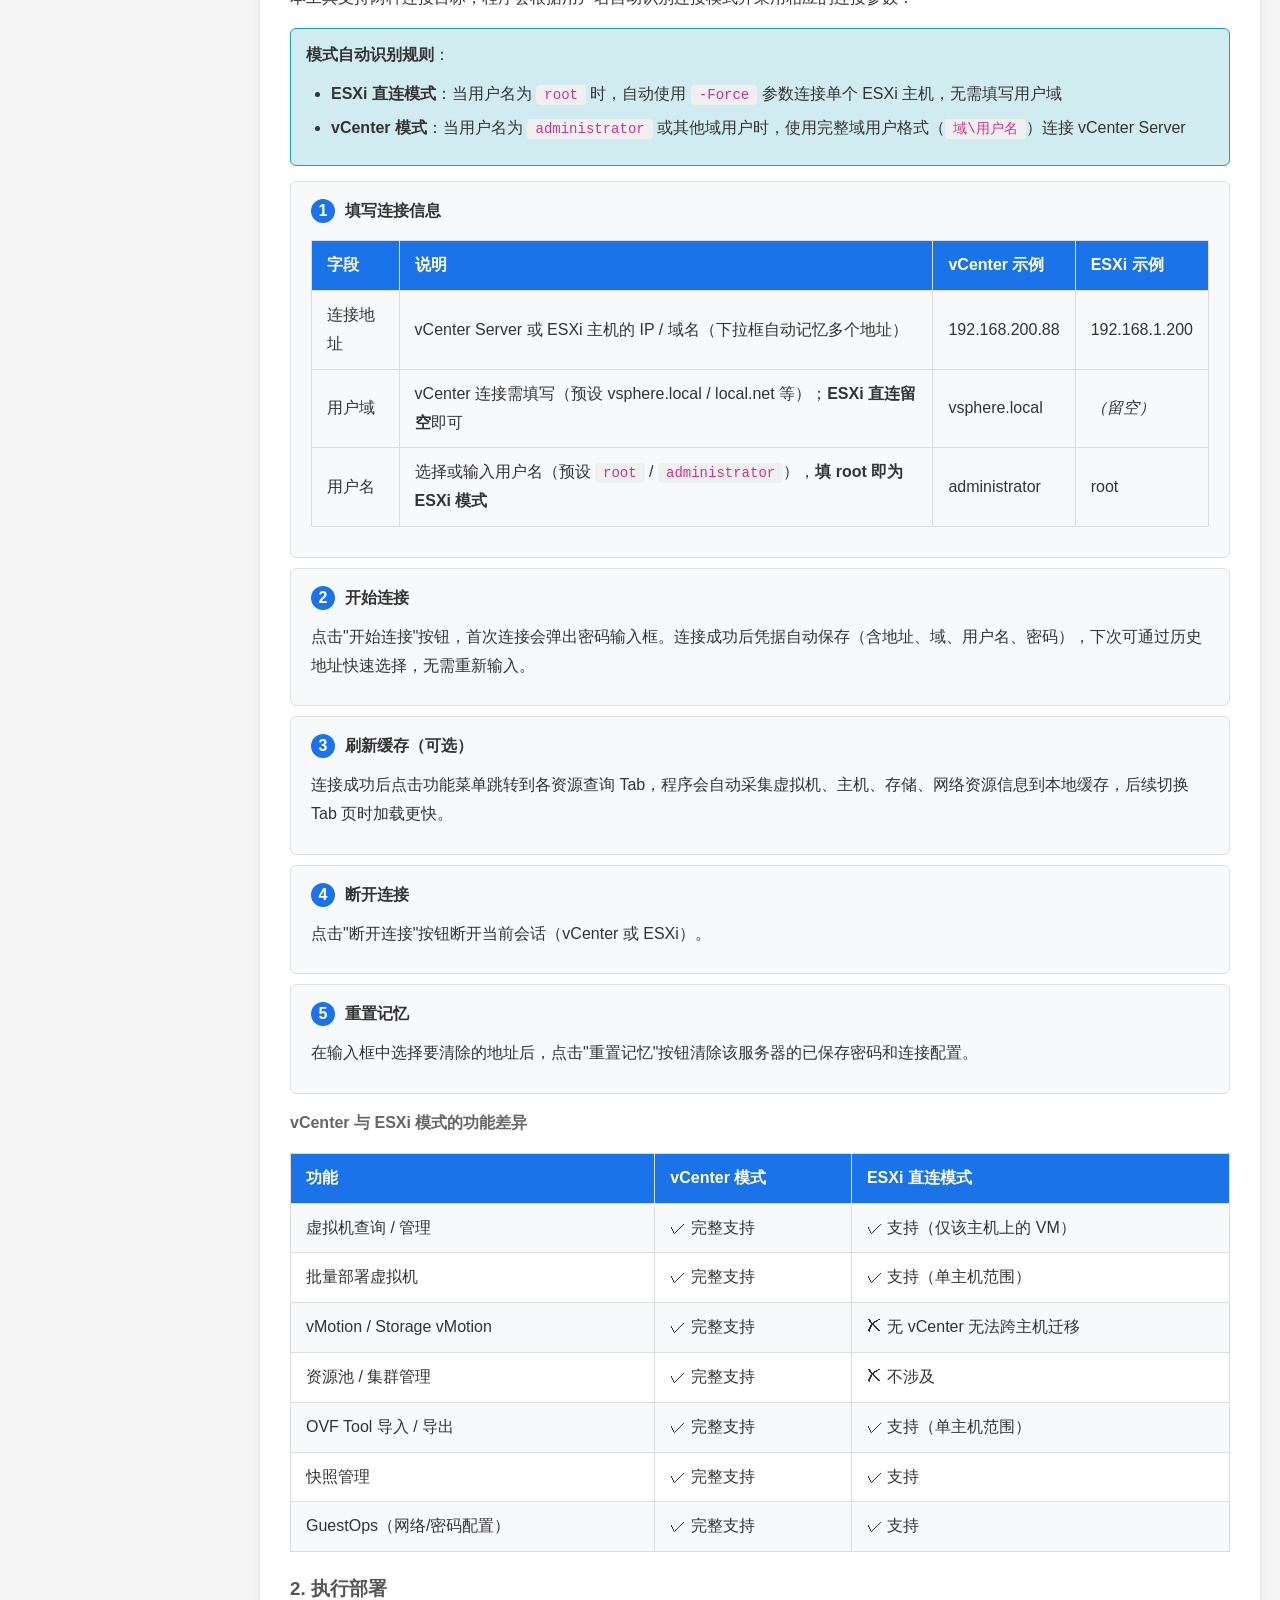
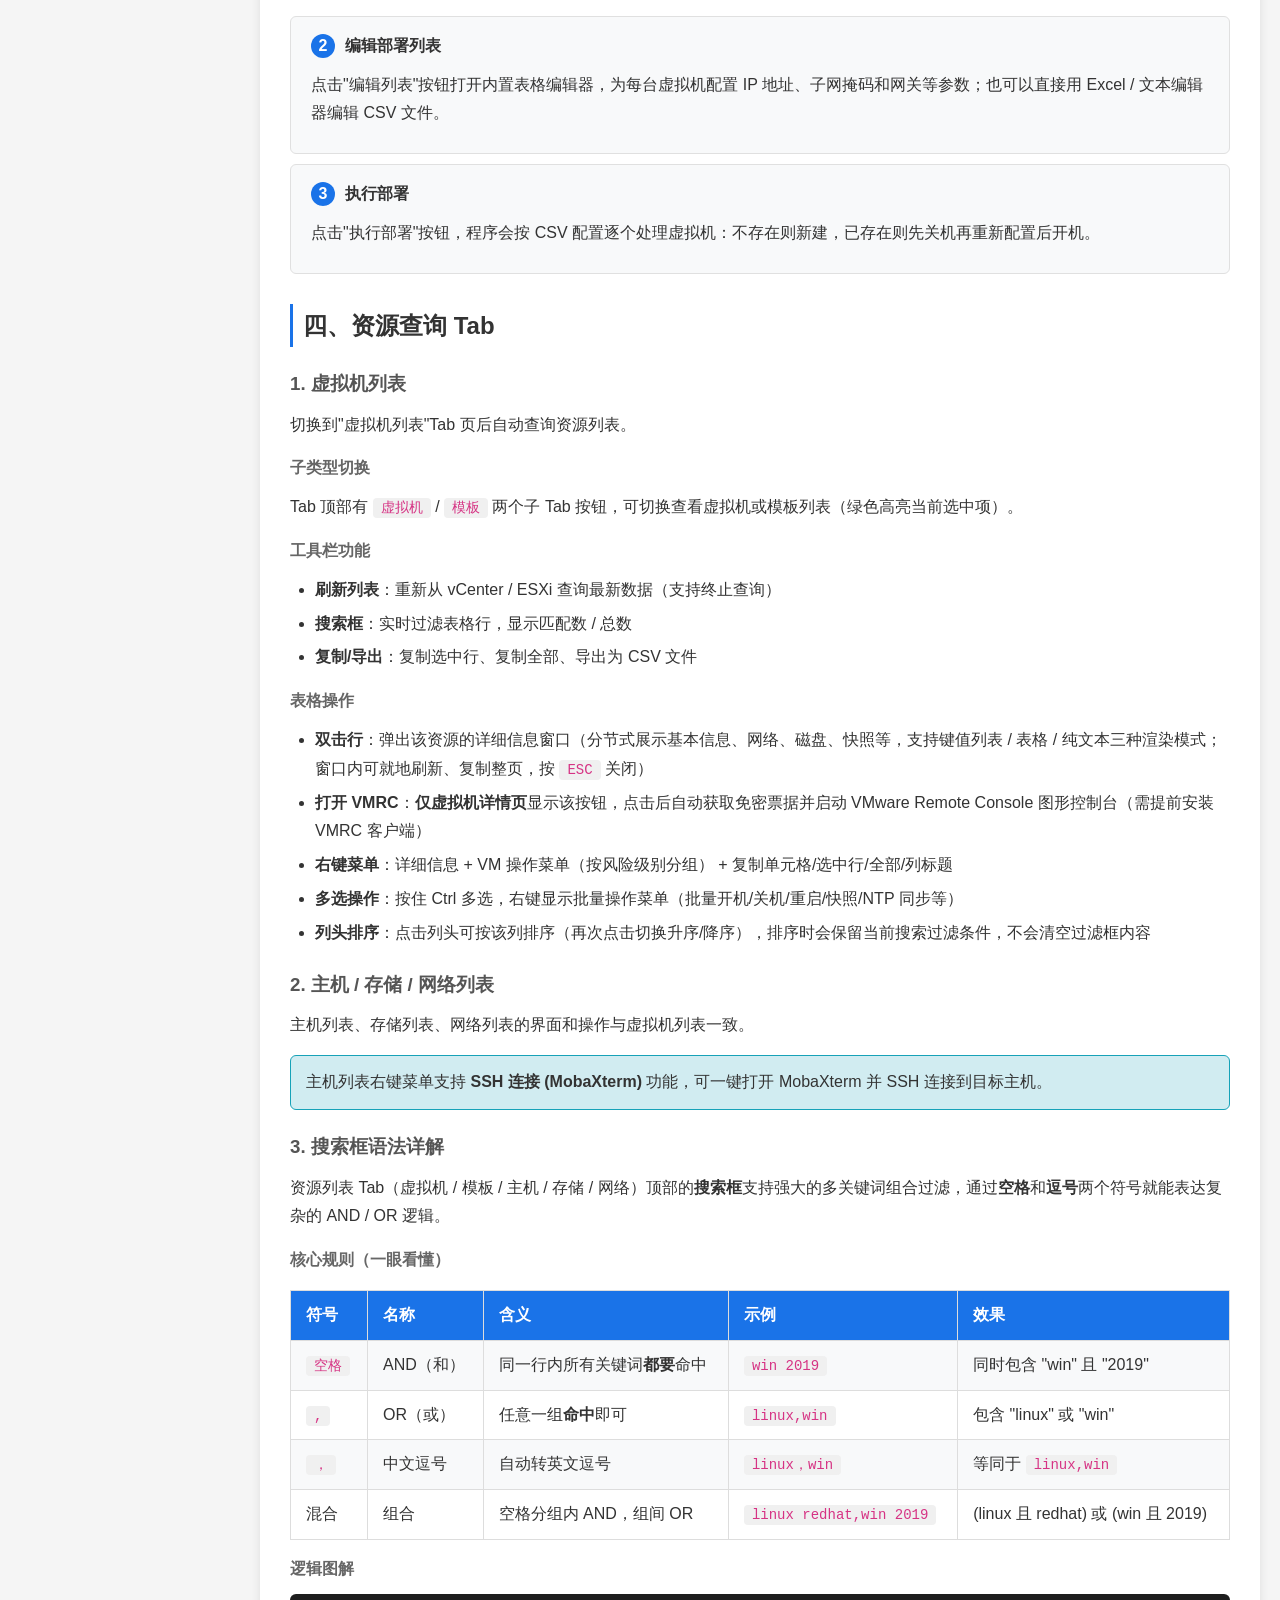
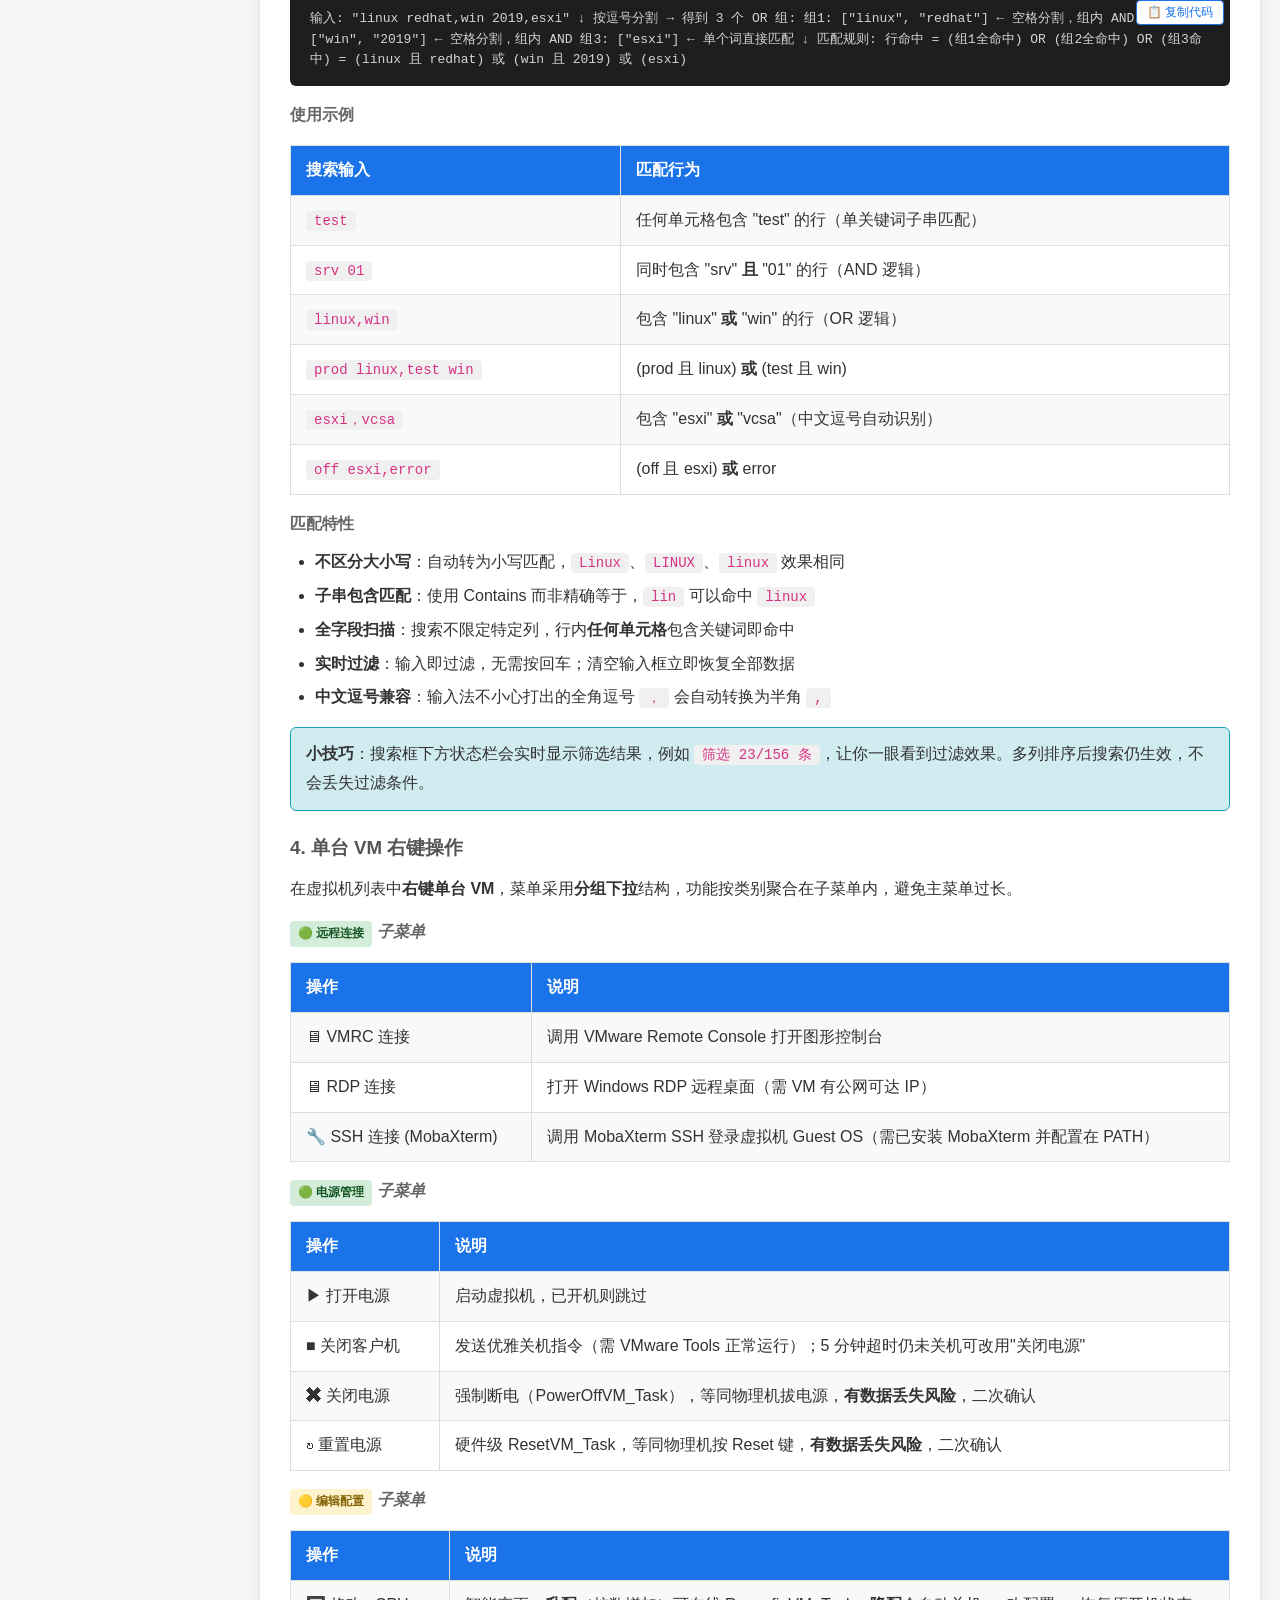
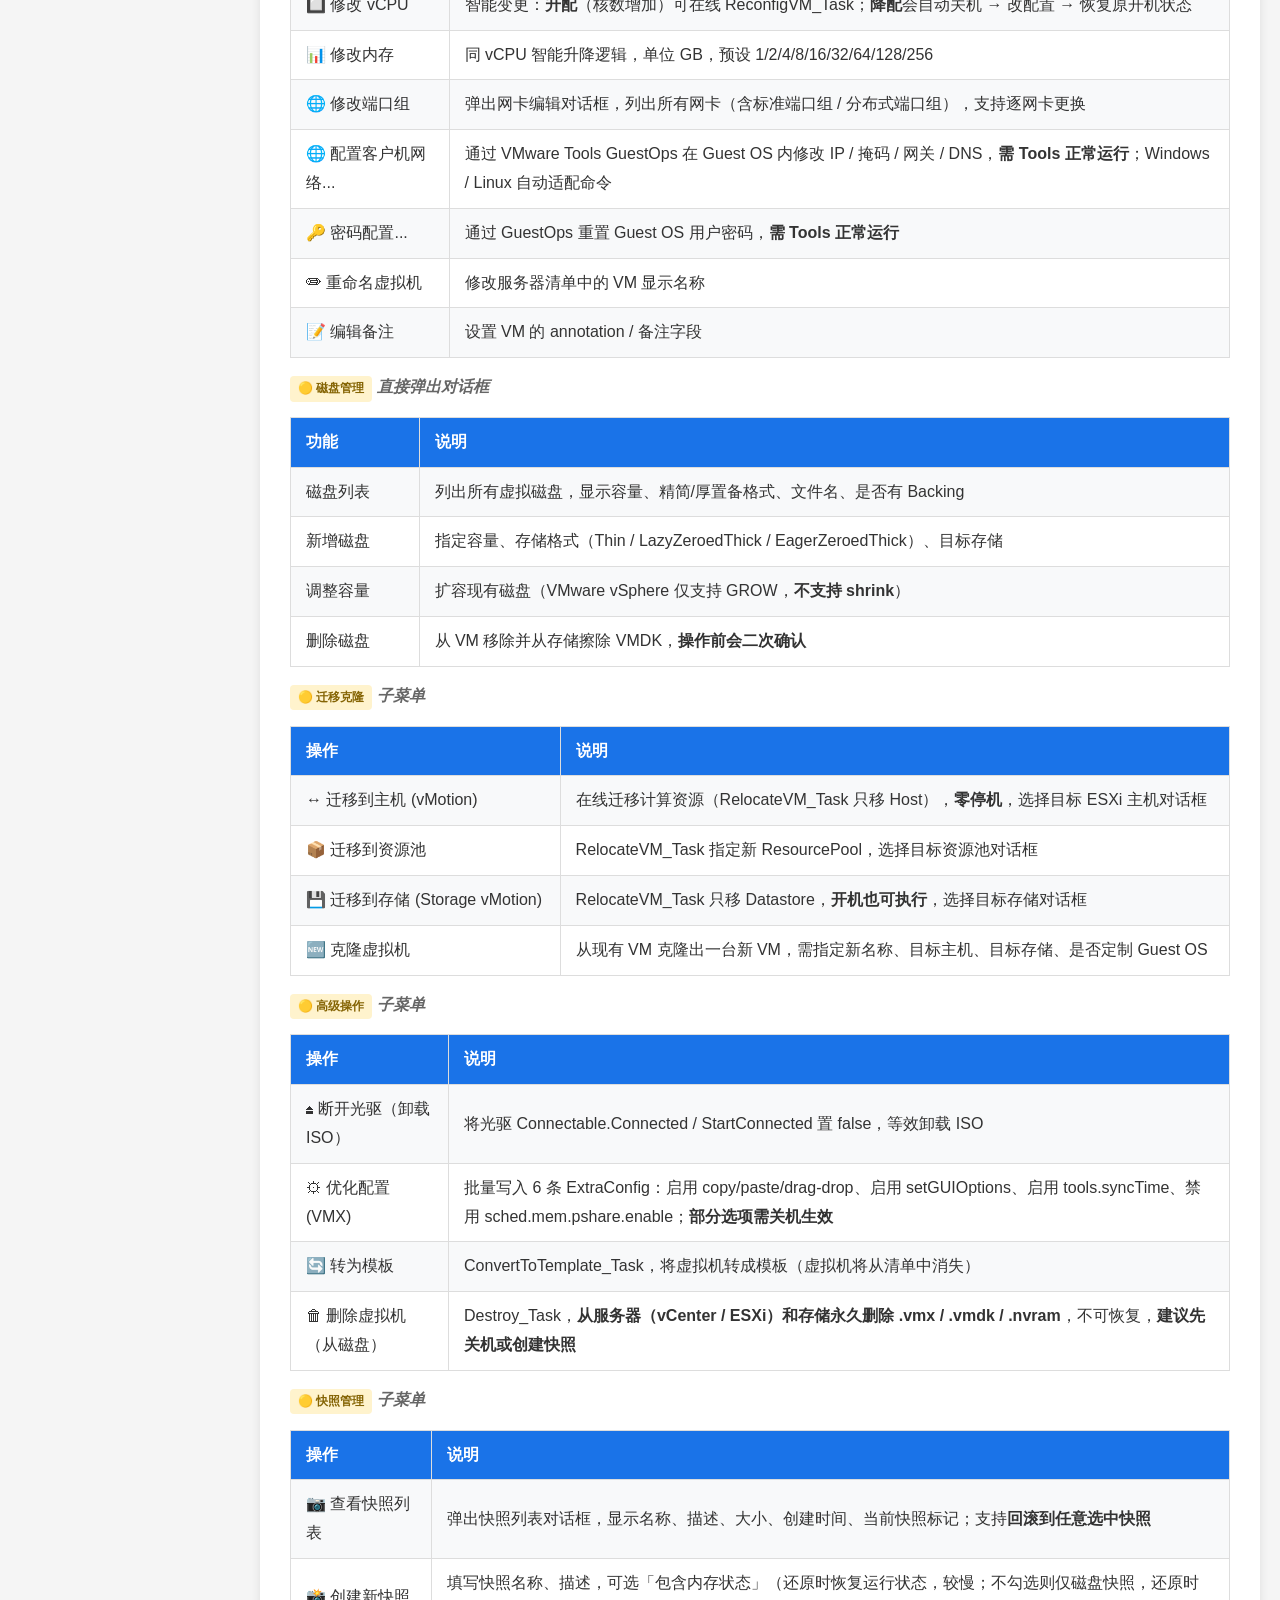
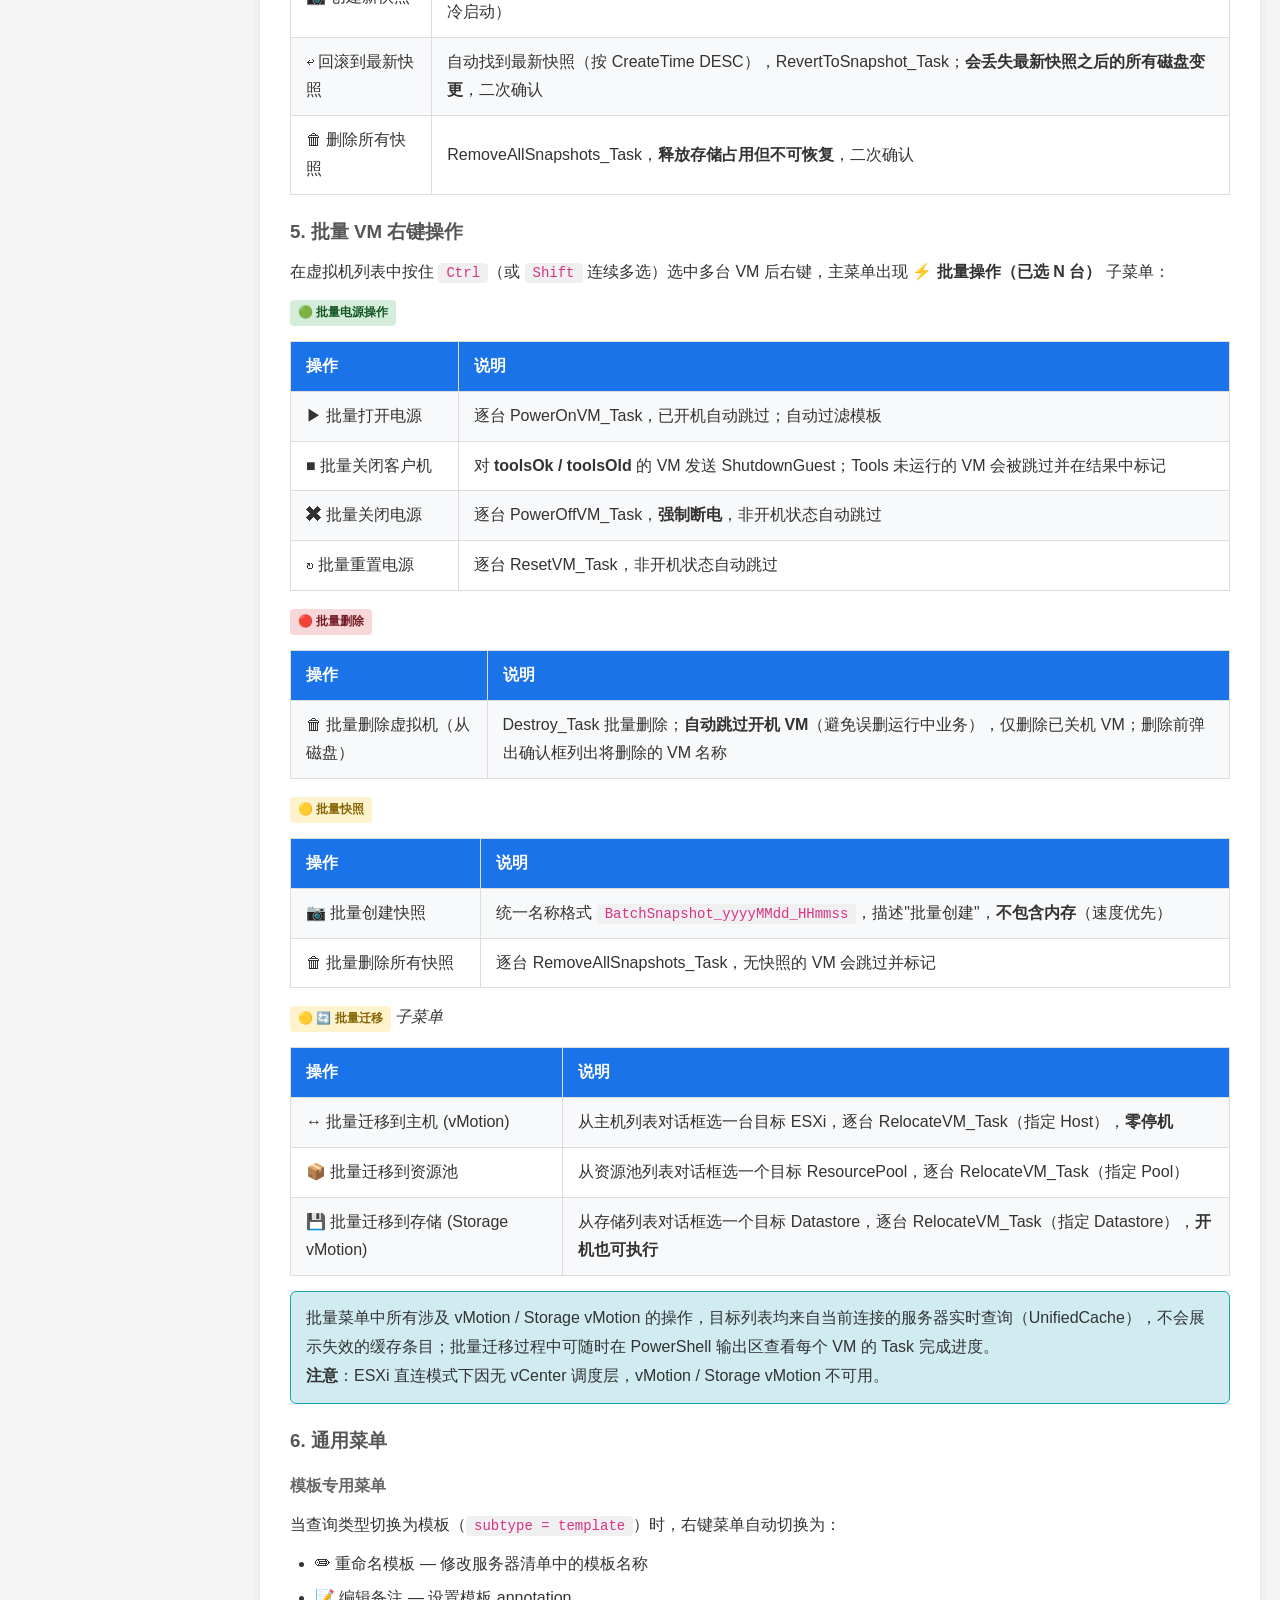
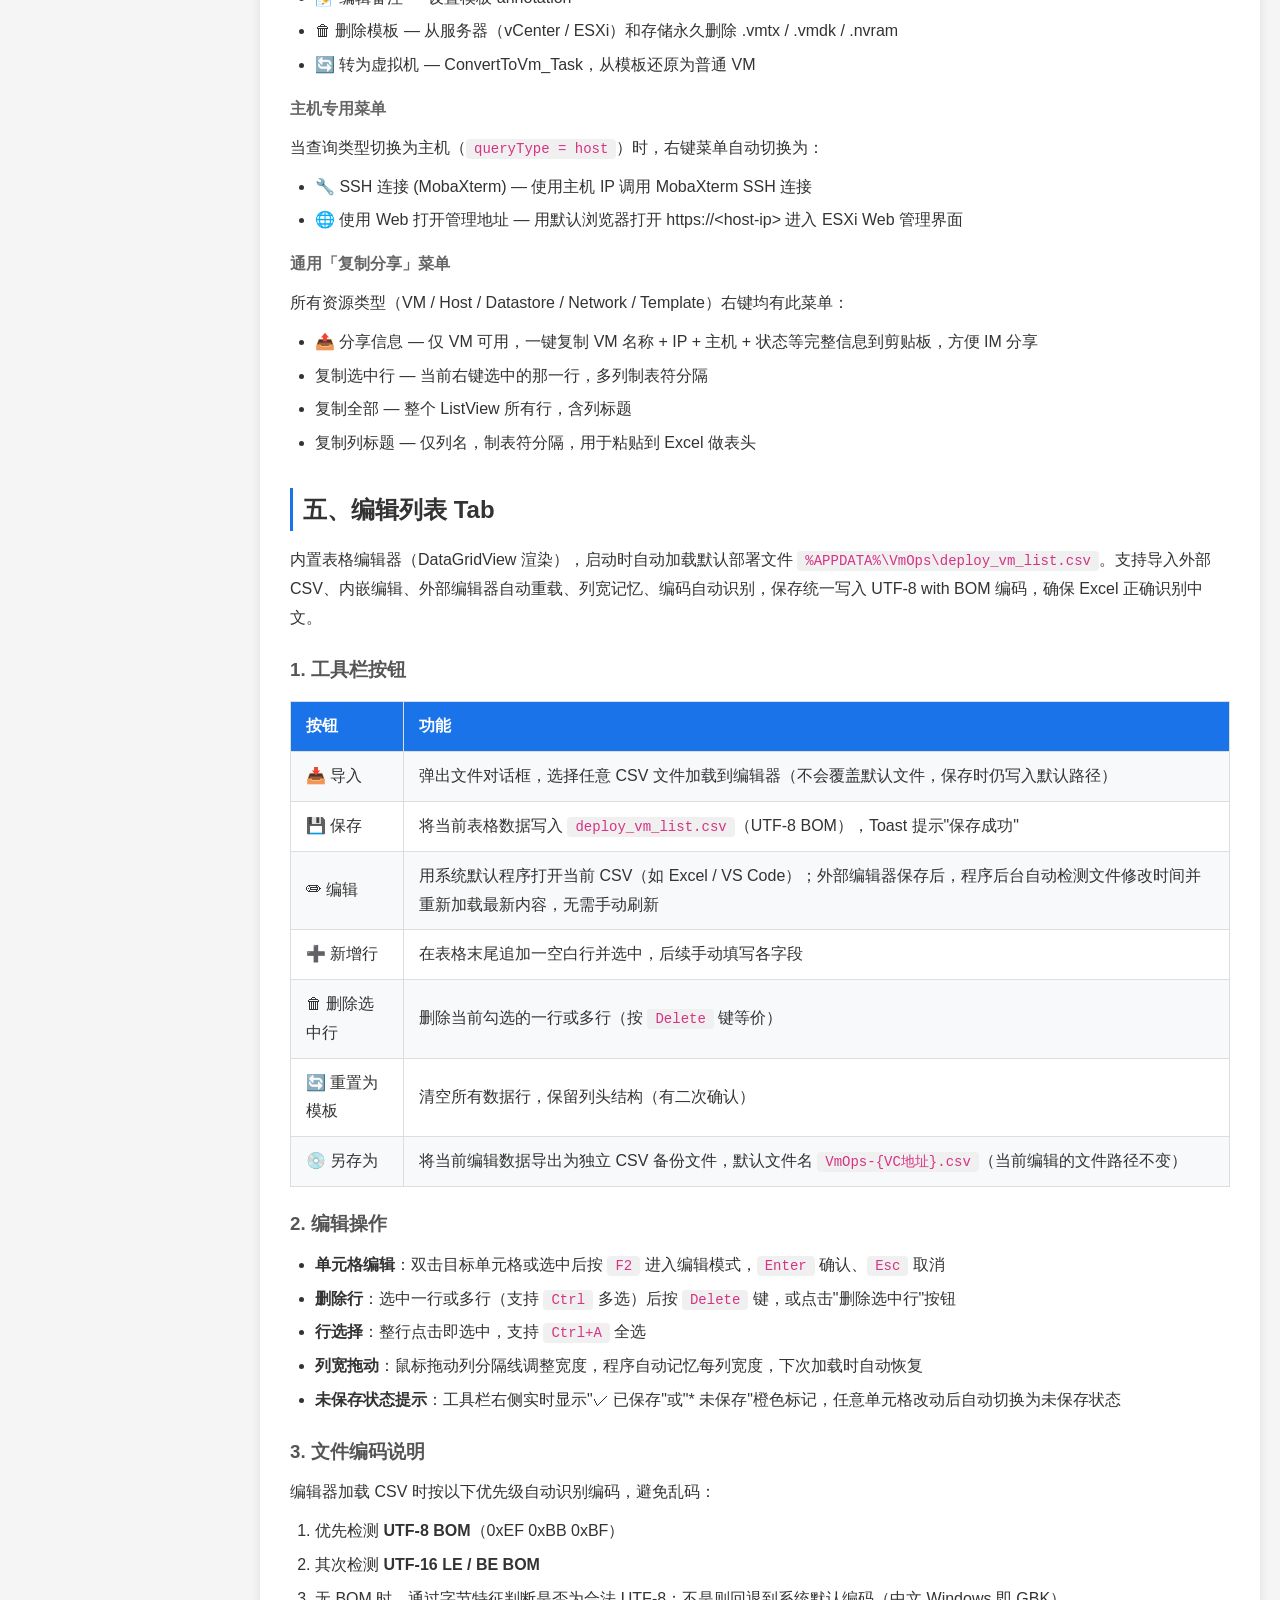
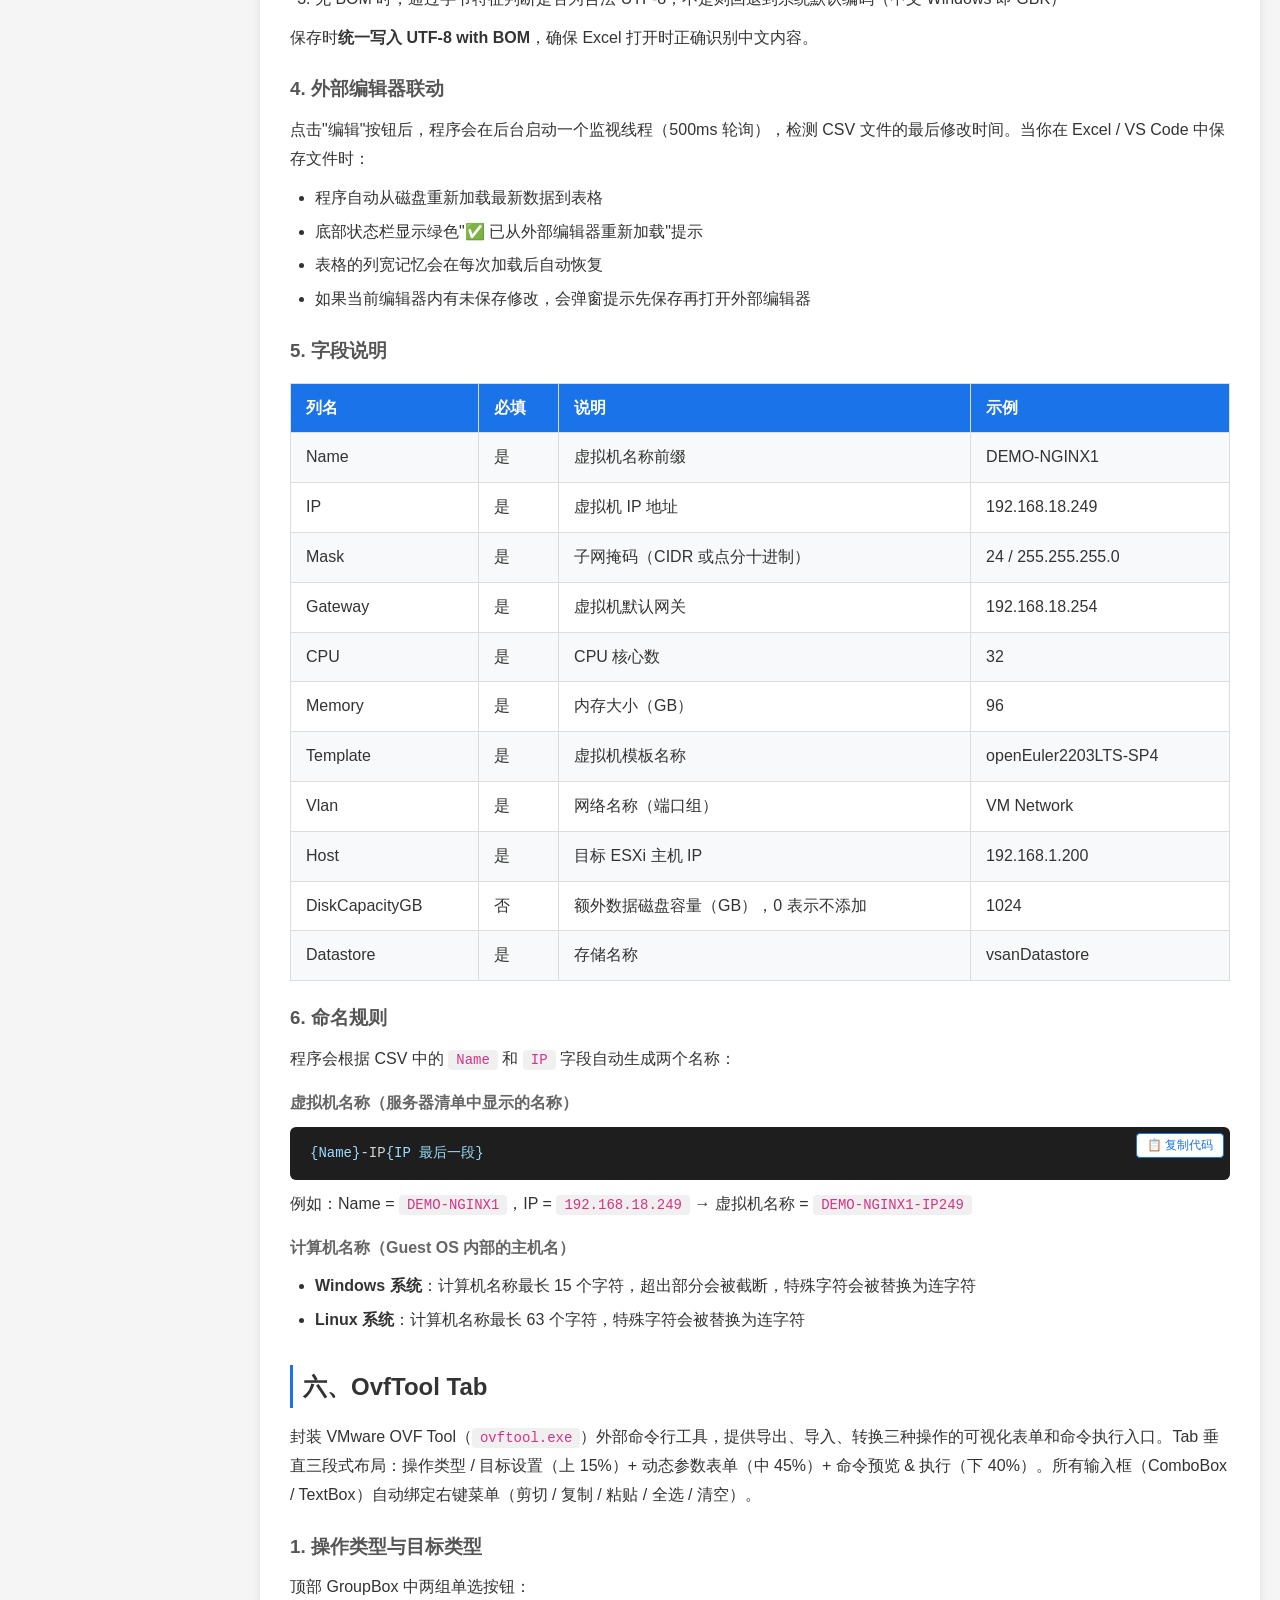
==== commit 872b977a: "版本升级至 v1.8.0.9" ====
--- a/VmOps/Resources/help.html
+++ b/VmOps/Resources/help.html
@@ -291,10 +291,90 @@
             border-color: #28a745;
             color: #fff;
         }
+        .toc-search {
+            flex-shrink: 0;
+            margin-bottom: 12px;
+        }
+        .toc-search input {
+            width: 100%;
+            box-sizing: border-box;
+            padding: 8px 12px;
+            border: none;
+            border-radius: 6px;
+            background: rgba(255,255,255,0.95);
+            color: #333;
+            font-size: 14px;
+            font-family: inherit;
+            outline: none;
+            transition: box-shadow 0.2s;
+        }
+        .toc-search input:focus {
+            box-shadow: 0 0 0 2px rgba(255,255,255,0.6);
+        }
+        .toc-search input::placeholder { color: #999; }
+        .toc-search-results {
+            max-height: 240px;
+            overflow-y: auto;
+            background: #fff;
+            border-radius: 0 0 6px 6px;
+            box-shadow: 0 4px 12px rgba(0,0,0,0.2);
+            display: none;
+            margin-top: 4px;
+        }
+        .toc-search-results.show { display: block; }
+        .toc-search-results .result-item {
+            padding: 8px 12px;
+            border-bottom: 1px solid #f0f0f0;
+            cursor: pointer;
+            color: #333;
+            font-size: 13px;
+            line-height: 1.5;
+        }
+        .toc-search-results .result-item:last-child { border-bottom: none; }
+        .toc-search-results .result-item:hover { background: #e8f0fe; }
+        .toc-search-results .result-path {
+            font-size: 11px;
+            color: #888;
+            margin-bottom: 2px;
+        }
+        .toc-search-results .result-text mark {
+            background: #ffeb3b;
+            color: #333;
+            padding: 0 2px;
+            border-radius: 2px;
+        }
+        .toc-search-results .result-tag {
+            display: inline-block;
+            font-size: 10px;
+            font-weight: 600;
+            padding: 1px 6px;
+            border-radius: 3px;
+            margin-right: 6px;
+            vertical-align: 1px;
+            line-height: 14px;
+        }
+        .toc-search-results .tag-h {
+            background: #1976d2;
+            color: #fff;
+        }
+        .toc-search-results .tag-p {
+            background: #e0e0e0;
+            color: #555;
+        }
+        .toc-search-results .no-match {
+            padding: 12px;
+            text-align: center;
+            color: #999;
+            font-size: 13px;
+        }
     </style>
 </head>
 <body>
 <nav class="toc-sidebar">
+    <div class="toc-search">
+        <input type="text" id="tocSearchInput" placeholder="🔍 检索关键词..." autocomplete="off">
+        <div class="toc-search-results" id="tocSearchResults"></div>
+    </div>
     <h4>目录导航</h4>
     <ul>
         <li><a data-href="#intro">程序简介</a></li>
@@ -329,6 +409,7 @@
             <ul class="children">
                 <li class="sub"><a data-href="#vm-list">虚拟机列表</a></li>
                 <li class="sub"><a data-href="#host-list">主机/存储/网络列表</a></li>
+                <li class="sub"><a data-href="#search-syntax">搜索框语法详解</a></li>
                 <li class="sub"><a data-href="#vm-right-click">单台 VM 右键操作</a></li>
                 <li class="sub"><a data-href="#batch-ops">批量 VM 右键操作</a></li>
                 <li class="sub"><a data-href="#other-menus">通用菜单</a></li>
@@ -586,7 +667,52 @@
     <p>主机列表、存储列表、网络列表的界面和操作与虚拟机列表一致。</p>
     <div class="info-box">主机列表右键菜单支持 <strong>SSH 连接 (MobaXterm)</strong> 功能，可一键打开 MobaXterm 并 SSH 连接到目标主机。</div>
 
-    <h3 id="vm-right-click">3. 单台 VM 右键操作</h3>
+    <h3 id="search-syntax">3. 搜索框语法详解</h3>
+    <p>资源列表 Tab（虚拟机 / 模板 / 主机 / 存储 / 网络）顶部的<strong>搜索框</strong>支持强大的多关键词组合过滤，通过<strong>空格</strong>和<strong>逗号</strong>两个符号就能表达复杂的 AND / OR 逻辑。</p>
+
+    <h4>核心规则（一眼看懂）</h4>
+    <table>
+        <tr><th>符号</th><th>名称</th><th>含义</th><th>示例</th><th>效果</th></tr>
+        <tr><td><code>空格</code></td><td>AND（和）</td><td>同一行内所有关键词<strong>都要</strong>命中</td><td><code>win 2019</code></td><td>同时包含 "win" 且 "2019"</td></tr>
+        <tr><td><code>,</code></td><td>OR（或）</td><td>任意一组<strong>命中</strong>即可</td><td><code>linux,win</code></td><td>包含 "linux" 或 "win"</td></tr>
+        <tr><td><code>，</code></td><td>中文逗号</td><td>自动转英文逗号</td><td><code>linux，win</code></td><td>等同于 <code>linux,win</code></td></tr>
+        <tr><td>混合</td><td>组合</td><td>空格分组内 AND，组间 OR</td><td><code>linux redhat,win 2019</code></td><td>(linux 且 redhat) 或 (win 且 2019)</td></tr>
+    </table>
+
+    <h4>逻辑图解</h4>
+    <div class="code-block" style="font-family:'Consolas','Courier New',monospace;font-size:13px;">输入: "linux redhat,win 2019,esxi"
+         ↓
+按逗号分割 → 得到 3 个 OR 组:
+   组1: ["linux", "redhat"]   ← 空格分割，组内 AND
+   组2: ["win", "2019"]       ← 空格分割，组内 AND
+   组3: ["esxi"]              ← 单个词直接匹配
+         ↓
+匹配规则: 行命中 = (组1全命中) OR (组2全命中) OR (组3命中)
+              = (linux 且 redhat) 或 (win 且 2019) 或 (esxi)</div>
+
+    <h4>使用示例</h4>
+    <table>
+        <tr><th>搜索输入</th><th>匹配行为</th></tr>
+        <tr><td><code>test</code></td><td>任何单元格包含 "test" 的行（单关键词子串匹配）</td></tr>
+        <tr><td><code>srv 01</code></td><td>同时包含 "srv" <strong>且</strong> "01" 的行（AND 逻辑）</td></tr>
+        <tr><td><code>linux,win</code></td><td>包含 "linux" <strong>或</strong> "win" 的行（OR 逻辑）</td></tr>
+        <tr><td><code>prod linux,test win</code></td><td>(prod 且 linux) <strong>或</strong> (test 且 win)</td></tr>
+        <tr><td><code>esxi，vcsa</code></td><td>包含 "esxi" <strong>或</strong> "vcsa"（中文逗号自动识别）</td></tr>
+        <tr><td><code>off esxi,error</code></td><td>(off 且 esxi) <strong>或</strong> error</td></tr>
+    </table>
+
+    <h4>匹配特性</h4>
+    <ul>
+        <li><strong>不区分大小写</strong>：自动转为小写匹配，<code>Linux</code>、<code>LINUX</code>、<code>linux</code> 效果相同</li>
+        <li><strong>子串包含匹配</strong>：使用 Contains 而非精确等于，<code>lin</code> 可以命中 <code>linux</code></li>
+        <li><strong>全字段扫描</strong>：搜索不限定特定列，行内<strong>任何单元格</strong>包含关键词即命中</li>
+        <li><strong>实时过滤</strong>：输入即过滤，无需按回车；清空输入框立即恢复全部数据</li>
+        <li><strong>中文逗号兼容</strong>：输入法不小心打出的全角逗号 <code>，</code> 会自动转换为半角 <code>,</code></li>
+    </ul>
+
+    <div class="info-box"><strong>小技巧</strong>：搜索框下方状态栏会实时显示筛选结果，例如 <code>筛选 23/156 条</code>，让你一眼看到过滤效果。多列排序后搜索仍生效，不会丢失过滤条件。</div>
+
+    <h3 id="vm-right-click">4. 单台 VM 右键操作</h3>
     <p>在虚拟机列表中<strong>右键单台 VM</strong>，菜单采用<strong>分组下拉</strong>结构，功能按类别聚合在子菜单内，避免主菜单过长。</p>
 
     <h4><span class="badge badge-green">🟢 远程连接</span> <em>子菜单</em></h4>
@@ -654,7 +780,7 @@
         <tr><td>🗑 删除所有快照</td><td>RemoveAllSnapshots_Task，<strong>释放存储占用但不可恢复</strong>，二次确认</td></tr>
     </table>
 
-    <h3 id="batch-ops">4. 批量 VM 右键操作</h3>
+    <h3 id="batch-ops">5. 批量 VM 右键操作</h3>
     <p>在虚拟机列表中按住 <code>Ctrl</code>（或 <code>Shift</code> 连续多选）选中多台 VM 后右键，主菜单出现 <strong>⚡ 批量操作（已选 N 台）</strong> 子菜单：</p>
 
     <p><span class="badge badge-green">🟢 批量电源操作</span></p>
@@ -689,7 +815,7 @@
 
     <div class="info-box">批量菜单中所有涉及 vMotion / Storage vMotion 的操作，目标列表均来自当前连接的服务器实时查询（UnifiedCache），不会展示失效的缓存条目；批量迁移过程中可随时在 PowerShell 输出区查看每个 VM 的 Task 完成进度。<br><strong>注意</strong>：ESXi 直连模式下因无 vCenter 调度层，vMotion / Storage vMotion 不可用。</div>
 
-    <h3 id="other-menus">5. 通用菜单</h3>
+    <h3 id="other-menus">6. 通用菜单</h3>
 
     <h4>模板专用菜单</h4>
     <p>当查询类型切换为模板（<code>subtype = template</code>）时，右键菜单自动切换为：</p>
@@ -1733,5 +1859,174 @@
             el.scrollIntoView({ behavior: 'smooth', block: 'start' });
         }, false);
     </script>
+    <script>
+        (function() {
+            var sections = [];
+            var h2Titles = {};
+            document.querySelectorAll('.container h2').forEach(function(h) { h2Titles[h.id] = h.textContent.trim(); });
+
+            var allHeadings = document.querySelectorAll('.container h2, .container h3, .container h4');
+            allHeadings.forEach(function(h) {
+                if (!h.id) return;
+                var level = h.tagName;
+                var text = h.textContent.trim();
+                var parentPath = '';
+                if (level === 'h3' || level === 'h4') {
+                    var prev = h.previousElementSibling;
+                    while (prev && prev.tagName !== 'H2') prev = prev.previousElementSibling;
+                    if (prev && prev.id && h2Titles[prev.id]) parentPath = h2Titles[prev.id];
+                }
+                sections.push({ kind: 'heading', el: h, id: h.id, text: text, level: level, parentPath: parentPath });
+            });
+
+            function findAncestorHeading(el) {
+                var cur = el.parentElement;
+                while (cur && cur !== document.querySelector('.container')) {
+                    if (cur.id && (cur.tagName === 'H2' || cur.tagName === 'H3' || cur.tagName === 'H4')) return cur;
+                    cur = cur.parentElement;
+                }
+                return null;
+            }
+
+            var bodyTargets = '.container p, .container li, .container td, .container th, .container label, .container figcaption, .container .code-block, .container .step, .container .note, .container .success, .container .error-box, .container .info-box';
+            document.querySelectorAll(bodyTargets).forEach(function(el) {
+                var txt = (el.textContent || '').trim();
+                if (!txt || txt.length < 2) return;
+                var heading = findAncestorHeading(el);
+                var parentPath = '';
+                if (heading) {
+                    if (heading.tagName === 'H3' || heading.tagName === 'H4') {
+                        var prev = heading.previousElementSibling;
+                        while (prev && prev.tagName !== 'H2') prev = prev.previousElementSibling;
+                        if (prev && prev.id && h2Titles[prev.id]) parentPath = h2Titles[prev.id];
+                    } else if (heading.tagName === 'H2') {
+                        parentPath = h2Titles[heading.id] || '';
+                    }
+                }
+                sections.push({
+                    kind: 'body',
+                    el: el,
+                    anchorId: heading ? heading.id : null,
+                    text: txt,
+                    parentPath: parentPath || (heading ? heading.textContent.trim() : '')
+                });
+            });
+
+            var searchInput = document.getElementById('tocSearchInput');
+            var searchResults = document.getElementById('tocSearchResults');
+            if (!searchInput || !searchResults) return;
+            var debounceTimer = null;
+
+            function escapeHtml(s) {
+                var div = document.createElement('div');
+                div.textContent = s;
+                return div.innerHTML;
+            }
+
+            function highlight(text, kw) {
+                if (!kw) return escapeHtml(text);
+                var safeKw = kw.replace(/[.*+?^${}()|[\]\\]/g, '\\$&');
+                var re = new RegExp('(' + safeKw + ')', 'gi');
+                return escapeHtml(text).replace(re, '<mark>$1</mark>');
+            }
+
+            function buildSnippet(text, kw) {
+                if (!kw) return text.length > 80 ? text.slice(0, 80) + '…' : text;
+                var idx = text.toLowerCase().indexOf(kw.toLowerCase());
+                if (idx < 0) return text.length > 80 ? text.slice(0, 80) + '…' : text;
+                var start = Math.max(0, idx - 30);
+                var end = Math.min(text.length, idx + kw.length + 40);
+                var head = start > 0 ? '…' : '';
+                var tail = end < text.length ? '…' : '';
+                return head + text.slice(start, end) + tail;
+            }
+
+            function doSearch(kw) {
+                kw = kw.trim();
+                if (!kw) {
+                    searchResults.classList.remove('show');
+                    searchResults.innerHTML = '';
+                    return;
+                }
+                var lowerKw = kw.toLowerCase();
+                var rawHits = [];
+                for (var i = 0; i < sections.length; i++) {
+                    if (sections[i].text.toLowerCase().indexOf(lowerKw) >= 0) rawHits.push(sections[i]);
+                }
+                var hits = [];
+                for (var r = 0; r < rawHits.length; r++) {
+                    var candidate = rawHits[r];
+                    var covered = false;
+                    for (var e = 0; e < hits.length; e++) {
+                        if (hits[e].el.contains(candidate.el)) { covered = true; break; }
+                    }
+                    if (!covered) {
+                        hits = hits.filter(function(h) { return !candidate.el.contains(h.el); });
+                        hits.push(candidate);
+                    }
+                }
+                if (hits.length === 0) {
+                    searchResults.innerHTML = '<div class="no-match">未找到相关内容</div>';
+                } else {
+                    var html = '';
+                    var limit = Math.min(hits.length, 20);
+                    for (var j = 0; j < limit; j++) {
+                        var h = hits[j];
+                        var anchorId = h.kind === 'heading' ? h.id : (h.anchorId || null);
+                        var pathHtml = h.parentPath ? '<div class="result-path">' + escapeHtml(h.parentPath) + '</div>' : '';
+                        var typeLabel = h.kind === 'heading'
+                            ? '<span class="result-tag tag-h">' + h.level + '</span>'
+                            : '<span class="result-tag tag-p">正文</span>';
+                        var displayText = h.kind === 'heading' ? h.text : buildSnippet(h.text, kw);
+                        html += '<div class="result-item" data-anchor="' + (anchorId || '') + '" data-el-idx="' + j + '">'
+                              + pathHtml
+                              + '<div class="result-text">' + typeLabel + highlight(displayText, kw) + '</div>'
+                              + '</div>';
+                    }
+                    if (hits.length > 20) html += '<div class="no-match">还有 ' + (hits.length - 20) + ' 条未显示…</div>';
+                    searchResults.innerHTML = html;
+                }
+                searchResults.classList.add('show');
+
+                var items = searchResults.querySelectorAll('.result-item[data-el-idx]');
+                for (var k = 0; k < items.length; k++) {
+                    items[k].addEventListener('click', function() {
+                        var idx = parseInt(this.getAttribute('data-el-idx'), 10);
+                        var hit = hits[idx];
+                        if (!hit) return;
+                        var targetEl = hit.el;
+                        if (targetEl && targetEl.scrollIntoView) {
+                            targetEl.scrollIntoView({ behavior: 'smooth', block: 'center' });
+                        }
+                        var anchorId = this.getAttribute('data-anchor');
+                        if (anchorId) {
+                            var sidebarLink = document.querySelector('.toc-sidebar a[data-href="#' + anchorId + '"]');
+                            if (sidebarLink) {
+                                var parent = sidebarLink.closest('.has-children');
+                                if (parent) parent.classList.add('open');
+                                var activeOnes = document.querySelectorAll('.toc-sidebar .sub.active');
+                                for (var a = 0; a < activeOnes.length; a++) activeOnes[a].classList.remove('active');
+                                if (sidebarLink.parentElement.classList.contains('sub'))
+                                    sidebarLink.parentElement.classList.add('active');
+                            }
+                        }
+                        searchResults.classList.remove('show');
+                        searchInput.value = '';
+                    });
+                }
+            }
+
+            searchInput.addEventListener('input', function() {
+                if (debounceTimer) clearTimeout(debounceTimer);
+                debounceTimer = setTimeout(function() { doSearch(searchInput.value); }, 150);
+            });
+            searchInput.addEventListener('focus', function() {
+                if (searchInput.value.trim()) doSearch(searchInput.value);
+            });
+            document.addEventListener('click', function(e) {
+                if (!e.target.closest('.toc-search')) searchResults.classList.remove('show');
+            });
+        })();
+    </script>
 </body>
 </html>
